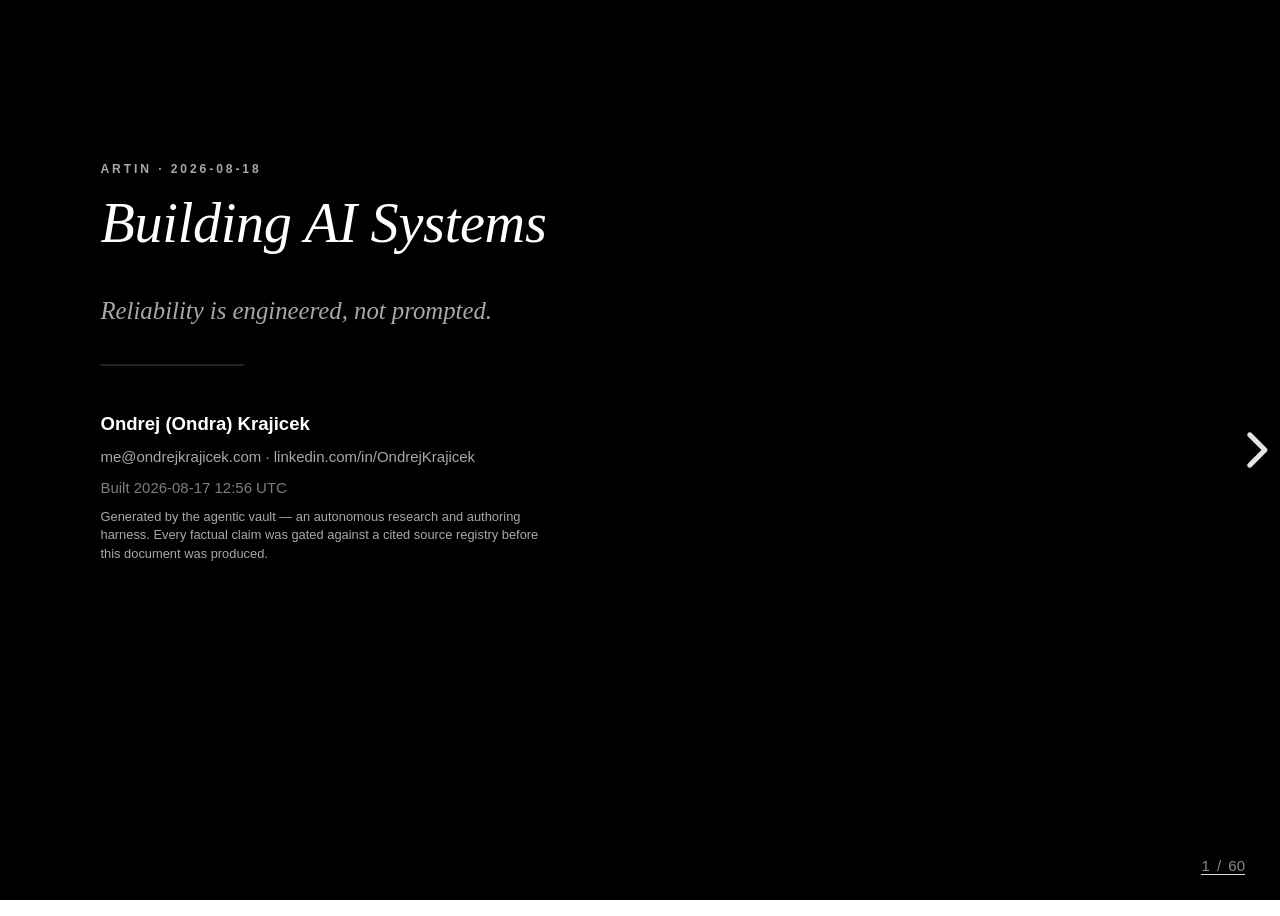
==== 2026-08-18-building-ai-systems-at-artin/index.html @ 98ca810e "talk: publish 2026-08-18-building-ai-systems-at-artin Rendered from the private vault by talk-build." ====
<!DOCTYPE html>
<html lang="en">
<head>
  <meta charset="utf-8">
  <meta name="viewport" content="width=device-width, initial-scale=1.0, maximum-scale=1.0, user-scalable=no">
  <meta name="description" content="Building reliable AI systems is an engineering discipline, not a prompting one: reliability comes from external grounding and bounded autonomy, not from asking the model to check its own work.">
  <meta name="author" content="Ondrej Krajicek">
  <title>2026-08-18-building-ai-systems-at-artin</title>

  <link rel="manifest" href="manifest.webmanifest">
  <meta name="theme-color" content="#fbfbf9">
  <meta name="apple-mobile-web-app-capable" content="yes">
  <meta name="apple-mobile-web-app-status-bar-style" content="default">
  <link rel="apple-touch-icon" href="icons/icon-192.png">
  <link rel="icon" type="image/png" sizes="192x192" href="icons/icon-192.png">

  <link rel="stylesheet" href="reveal/reset.css">
  <link rel="stylesheet" href="reveal/reveal.css">
  <link rel="stylesheet" href="katex/katex.min.css">
  <link rel="stylesheet" href="theme.css">
  <link rel="stylesheet" href="reveal/plugin/highlight/monokai.css">
</head>
<body>
  <div class="reveal">
    <div class="slides">
      <!-- Markdown lives in a textarea so nothing in the deck needs HTML
           escaping. talk-build-html.py refuses to build if the source
           contains a literal closing textarea tag, which is the one string
           that could break out of it. -->
      <!-- These are reveal's DOCUMENTED DEFAULTS and must stay unanchored.
           An earlier version wrote `^\r?\n---\r?\n`. The plugin compiles the
           separator with the `m` flag, so a leading `^` additionally demands a
           BLANK LINE before every `---` — and the Actor writes a `Note:` block
           that runs straight into the next separator. Result: zero matches in
           105 kB of markdown, one enormous slide, and `Printed 1 slides` from
           decktape for a fifty-slide deck. Nothing in the source looked wrong,
           because nothing in the source was wrong. -->
      <section
        data-markdown
        data-separator="\r?\n---\r?\n"
        data-separator-vertical="\r?\n--\r?\n"
        data-separator-notes="^Note:"
        data-charset="utf-8">
        <textarea data-template>
<!-- .slide: class="cover" data-background-color="#000000" -->

<p class="kicker">ARTIN · 2026-08-18</p>

<h1>Building AI Systems</h1>
<p class="lede"><em>Reliability is engineered, not prompted.</em></p>

<div class="rule"></div>

<div class="author-block">
  <span class="name">Ondrej (Ondra) Krajicek</span>
  <a href="mailto:me@ondrejkrajicek.com">me@ondrejkrajicek.com</a> ·
  <a href="https://linkedin.com/in/OndrejKrajicek">linkedin.com/in/OndrejKrajicek</a>
  <span class="built">Built 2026-08-17 12:56 UTC</span>
  <span class="attribution">Generated by the agentic vault — an autonomous research and authoring harness. Every factual claim was gated against a cited source registry before this document was produced.</span>
</div>

<!-- grounding: none -->

Note:
Thank you for coming — none of you had to be here, which is the best possible audience to argue in front of. That narrow gap — the architecture around the model, not the model — is the whole talk. Every load-bearing claim carries a mechanism, a number or a named source — because this room does not buy adjectives.
---

<p class="kicker">The claim</p>

<h2>Reliability is engineered, not prompted</h2>
<p class="lede">Building reliable AI systems is an engineering discipline, not a prompting one.</p>

<ul>
  <li>Reliability comes from <strong>external grounding</strong> and <strong>bounded autonomy</strong> — not from asking the model to check its own work.</li>
  <li>The two load-bearing words are <em>external</em> and <em>bounded</em>: a check the model cannot grant itself, and autonomy inside a fence someone else drew.</li>
</ul>

Note:
Here is the thesis on slide two, so you know exactly what you came to agree or disagree with. Building reliable AI systems is an engineering discipline, not a prompting one — a testable claim, not a slogan. The hour hangs on two words: *external*, a check the model cannot grant itself, and *bounded*, autonomy inside a fence someone else drew and the model cannot move. So push on it: if by the end you think these are not the load-bearing variables, tell me which ones are.
---

<p class="kicker">Roadmap</p>

<h2>Roadmap</h2>
<ol>
  <li>Prompt engineering stopped being the interesting problem</li>
  <li>The five pillars of a reliable AI system</li>
  <li>Loops — why self-verification underperforms</li>
  <li>The harness — the system around the model</li>
  <li>What this means for your Monday</li>
</ol>

<!-- grounding: none -->

Note:
Five sections, roughly ten minutes each; no claim on this slide, it is the map. First, why prompt engineering — the thing everyone got good at — stopped being the interesting problem. Then the five pillars, where I spend the most time on grounding, because that is where the strongest number in the talk lives. Third, loops, and the specific reason self-verification underperforms — the part most teams get wrong. Fourth, the harness: everything in an agent that is not the model. Fifth, the part you came for — what to adopt, defer and refuse on Monday. Sections two to four are built from three research reports I will name as I go, so you can check my work rather than trust my summary.
---

<p class="kicker">Scope</p>

<h2>What this talk is — and is not</h2>
<div class="compare">
<div>

<strong>Covered — around the model</strong>

<ul>
  <li>Grounding, verification loops, where the oracle sits</li>
  <li>Harness layers: permissions, memory, evaluation, guardrails</li>
  <li>Bounded autonomy; what to adopt, defer or refuse</li>
</ul>

</div>
<div class="side-b">

<strong>Not covered — the model</strong>

<ul>
  <li>Prompt tricks, model internals, training, fine-tuning</li>
  <li>Which model is "best" this month</li>
  <li>Basics you already own: CI, review, testing, containers</li>
</ul>

</div>
</div>

Note:
A quick fence around the hour, so we do not drift in Q&A. On the left, what I will cover: grounding and where the verifying oracle sits, the harness layers, and bounded autonomy — ending each section on an adopt-defer-refuse call. Not prompt tricks or model internals; that is the smallest layer. Not which model is best this month, because the answer expires before you reach the office. Not the delivery basics you already own — CI, review, testing, containers — because you would rightly resent it. If you came for "which model should we standardise on," that is the one question this talk deliberately ignores, and section five says why that is the right thing to ignore.
---

<!-- .slide: class="takeaways" data-background-color="#000000" -->

<p class="kicker">Where this goes</p>

<h2>Takeaways</h2>
<div class="rows">
<div class="row">
<div class="num">1</div>
<div class="term">Relocate the truth</div>
<div class="desc">Reliability is bought by moving truth-determination out of the probabilistic model. [S6]</div>
</div>
<div class="row">
<div class="num">2</div>
<div class="term">Independence, not iteration</div>
<div class="desc">A loop's verdict is worth only its verifier's independence, not how hard it iterates. [S10]</div>
</div>
<div class="row">
<div class="num">3</div>
<div class="term">Determinism first</div>
<div class="desc">Push determinism to the load-bearing control; bound the model inside it. [S16]</div>
</div>
<div class="row">
<div class="num">4</div>
<div class="term">Autonomy last</div>
<div class="desc">Unbounded autonomy is unbounded risk [S7], so autonomy is the property you add last.</div>
</div>
</div>

Note:
Four takeaways up front, then I earn them for fifty minutes and repeat them at the end — so if you decide you disagree early, you spend the hour building your rebuttal. One: reliability is bought by relocating truth-determination out of the probabilistic model. [S6] Two: a loop's verdict is worth what its verifier's independence is worth, not how many times it iterates — independence is the variable. [S10] Three: push determinism to the load-bearing control and bound the model inside it. [S16] Four: because unbounded autonomy in a complex system is unbounded risk [S7], autonomy is the property you add last, after the check is in place — not the feature you lead with. Hold those four as the destination; everything between here and the end is evidence for one of them or an honest caveat against it.
---

<!-- .slide: class="part" data-background-color="#000000" -->

<p class="kicker">Part I</p>

<h2>Prompt engineering</h2>
<h3>stopped being the interesting problem</h3>
<div class="rule"></div>

The centre of gravity moved from the prompt to the system.

<!-- grounding: none -->

Note:
Part one — a signpost, no claim. The argument is one move: the centre of gravity shifted from the prompt to the system around it, and — the part that matters for a sceptical room — that shift is now backed by results, not fashion. I want to make it carefully, because "prompt engineering is dead" is an overstatement you would be right to reject, and it is not what I am claiming. What I am claiming is narrower and harder to argue with.
---

<p class="kicker">Prompts</p>

<h2>Prompt engineering got demoted</h2>
<p class="lede">It did not die — it became the innermost layer of a larger discipline. [S1]</p>

<ul>
  <li>Prompt engineering "demoted itself to the innermost layer of context engineering." [S1]</li>
  <li>The 2025–2026 frontier is <em>negative</em> results: "always add reasoning steps" is now a per-model empirical question, not a universal trick. [S1]</li>
  <li>If your reliability plan is a cleverer prompt, you are optimising the smallest layer.</li>
</ul>

<div class="footnotes">
[S1] <span class="src-title">Building AI Systems: 5 Pillars</span> — vault research report.
</div>

Note:
Prompt engineering did not disappear; it got demoted. [S1] In the words of the five-pillars report this section is built on, it "demoted itself to the innermost layer of context engineering" — still necessary, no longer the outer game. [S1] Here is the tell that the field matured: the 2025-to-2026 frontier is dominated by negative results. [S1] The advice everyone internalised — add chain-of-thought, give it an expert persona — turns out to hurt some reasoning models, so whether to do it is now a per-model empirical question you measure, not a universal trick you assume. [S1] So if your entire plan for making an AI feature reliable is a cleverer prompt, you are pouring effort into the smallest, least durable layer.
---

<p class="kicker">Context</p>

<h2>Context is a budget, not a bucket</h2>
<p class="lede">Its maturity is measured by whether context assembly is a deterministic, testable pipeline. [S2]</p>

<ul>
  <li>Context engineering "treats the window as a capped per-turn budget to allocate — not a bucket to fill." [S2]</li>
  <li>The tell for a mature system: you can unit-test what the model was shown. [S2]</li>
  <li>That is already an engineering property, not a prompting one.</li>
</ul>

<div class="footnotes">
[S2] <span class="src-title">Building AI Systems: 5 Pillars</span> — vault research report.
</div>

Note:
The layer outside the prompt is context engineering, with one central discipline. The report frames it exactly: it "treats the window as a capped per-turn budget to allocate — not a bucket to fill." [S2] The tell that separates a mature context system from an improvised one is testability: you can unit-test what the model was shown, because the assembly is a deterministic, inspectable pipeline, not string concatenation you cannot reproduce. [S2] That is the thesis in miniature: reliability appears the moment you treat the thing around the model as a system with testable properties.
---

<p class="kicker">Context</p>

<h2>Why "just add more context" backfires</h2>
<p class="lede">More context is often less reliability — measured, not asserted. [S3]</p>

<div class="stats">
  <div><div class="stat neg">18</div><div class="stat-cap">LLMs where accuracy degrades as length grows, even with irrelevant tokens masked [S3]</div></div>
  <div><div class="stat neg">~4×</div><div class="stat-cap">rise in agentic failure at doubled task duration [S3]</div></div>
</div>

<div class="footnotes">
[S3] <span class="src-title">Building AI Systems: 5 Pillars</span> — vault research report (context rot).
</div>

Note:
This is the measurement behind the last slide, and the load-bearing caveat of the context pillar. The phenomenon has a name — context rot. [S3] Accuracy degrades as the window grows, and it degrades even when the extra tokens are irrelevant and masked — so this is not the model distracted by bad content, it is length itself costing you, observed across eighteen models. [S3] The second number should worry anyone building agents: agentic failure rises roughly fourfold when you double the task duration. [S3] The engineering response is the budget — allocate the window deliberately, and treat "add more" as a cost, not a free win.
---

<p class="kicker">Prompts</p>

<h2>The reframe</h2>
<p class="lede">The model is a commodity; the system around it is where reliability lives.</p>

<ul>
  <li>Long-running-agent failures "are not solved by a smarter model. They are solved by infrastructure." [S24]</li>
  <li>Two teams, same frontier model, wildly different production reliability — the difference is the harness. [S24]</li>
  <li>So the question stops being <em>what do I type</em> and becomes <em>what do I build</em>.</li>
</ul>

<div class="footnotes">
[S24] <span class="src-title">Harness Engineering</span> — vault concept note.
</div>

Note:
Put the last three slides together and the centre of gravity has visibly moved. The vault's standing note states the sharp version: the recurring failures of long-running agents "are not solved by a smarter model. They are solved by infrastructure." [S24] Make it concrete with a pattern you have lived: two teams take the same frontier model — same weights, same API — and ship products with wildly different reliability. [S24] The delta is not the model, because the model is identical; it is everything they wrapped around it. [S24] That is what I mean by the model becoming a commodity: it is the interchangeable part, and the durable engineering is the system around it. So the question that decides whether your feature is reliable stops being "what do I type" and becomes "what do I build." Everything from here answers that second question.
---

<!-- .slide: class="part" data-background-color="#000000" -->

<p class="kicker">Part II</p>

<h2>The five pillars</h2>
<h3>of a reliable AI system</h3>
<div class="rule"></div>

Five layers, one law running through all of them.

<!-- grounding: none -->

Note:
Part two — the map, no claim on the divider. I will lay out five pillars, but do not hear them as a checklist of separate topics. They are five layers with one law running through all of them; the law is the thing to remember, the names are just where it shows up. I spend the most time on the third pillar, grounding, because that is where the single strongest number in the talk lives and where the thesis is most directly carried.
---

<p class="kicker">Pillars</p>

<h2>Five pillars, one spine</h2>
<figure class="diagram"><svg width="769pt" height="44pt"
 viewBox="0.00 0.00 769.00 44.00" xmlns="http://www.w3.org/2000/svg" xmlns:xlink="http://www.w3.org/1999/xlink">
<g id="graph0" class="graph" transform="scale(1 1) rotate(0) translate(4 40)">
<title>pillars</title>

<g id="node1" class="node">
<title>p1</title>
<path fill="none" stroke="black" d="M88,-36C88,-36 12,-36 12,-36 6,-36 0,-30 0,-24 0,-24 0,-12 0,-12 0,-6 6,0 12,0 12,0 88,0 88,0 94,0 100,-6 100,-12 100,-12 100,-24 100,-24 100,-30 94,-36 88,-36"/>
<text text-anchor="middle" x="50" y="-21.2" font-family="Inter" font-size="11.00">1 · Prompt</text>
<text text-anchor="middle" x="50" y="-9.2" font-family="Inter" font-size="11.00">innermost layer</text>
</g>

<g id="node2" class="node">
<title>p2</title>
<path fill="none" stroke="black" d="M246,-36C246,-36 148,-36 148,-36 142,-36 136,-30 136,-24 136,-24 136,-12 136,-12 136,-6 142,0 148,0 148,0 246,0 246,0 252,0 258,-6 258,-12 258,-12 258,-24 258,-24 258,-30 252,-36 246,-36"/>
<text text-anchor="middle" x="197" y="-21.2" font-family="Inter" font-size="11.00">2 · Context</text>
<text text-anchor="middle" x="197" y="-9.2" font-family="Inter" font-size="11.00">a budget to allocate</text>
</g>

<g id="edge1" class="edge">
<title>p1&#45;&gt;p2</title>
<path fill="none" stroke="black" d="M100.09,-18C108.36,-18 117.08,-18 125.76,-18"/>
<polygon fill="black" stroke="black" points="125.9,-21.5 135.9,-18 125.9,-14.5 125.9,-21.5"/>
</g>

<g id="node3" class="node">
<title>p3</title>
<path fill="none" stroke="#2e7d32" stroke-width="2" d="M411,-36C411,-36 306,-36 306,-36 300,-36 294,-30 294,-24 294,-24 294,-12 294,-12 294,-6 300,0 306,0 306,0 411,0 411,0 417,0 423,-6 423,-12 423,-12 423,-24 423,-24 423,-30 417,-36 411,-36"/>
<text text-anchor="middle" x="358.5" y="-21.2" font-family="Inter" font-size="11.00">3 · Grounding</text>
<text text-anchor="middle" x="358.5" y="-9.2" font-family="Inter" font-size="11.00">condition, then verify</text>
</g>

<g id="edge2" class="edge">
<title>p2&#45;&gt;p3</title>
<path fill="none" stroke="black" d="M258.3,-18C266.67,-18 275.34,-18 283.92,-18"/>
<polygon fill="black" stroke="black" points="283.92,-21.5 293.92,-18 283.92,-14.5 283.92,-21.5"/>
</g>

<g id="node4" class="node">
<title>p4</title>
<path fill="none" stroke="black" d="M575,-36C575,-36 471,-36 471,-36 465,-36 459,-30 459,-24 459,-24 459,-12 459,-12 459,-6 465,0 471,0 471,0 575,0 575,0 581,0 587,-6 587,-12 587,-12 587,-24 587,-24 587,-30 581,-36 575,-36"/>
<text text-anchor="middle" x="523" y="-21.2" font-family="Inter" font-size="11.00">4 · Orchestration</text>
<text text-anchor="middle" x="523" y="-9.2" font-family="Inter" font-size="11.00">split maker / checker</text>
</g>

<g id="edge3" class="edge">
<title>p3&#45;&gt;p4</title>
<path fill="none" stroke="black" d="M423.26,-18C431.6,-18 440.2,-18 448.69,-18"/>
<polygon fill="black" stroke="black" points="448.96,-21.5 458.96,-18 448.96,-14.5 448.96,-21.5"/>
</g>

<g id="node5" class="node">
<title>p5</title>
<path fill="none" stroke="black" d="M749,-36C749,-36 635,-36 635,-36 629,-36 623,-30 623,-24 623,-24 623,-12 623,-12 623,-6 629,0 635,0 635,0 749,0 749,0 755,0 761,-6 761,-12 761,-12 761,-24 761,-24 761,-30 755,-36 749,-36"/>
<text text-anchor="middle" x="692" y="-21.2" font-family="Inter" font-size="11.00">5 · Bounded autonomy</text>
<text text-anchor="middle" x="692" y="-9.2" font-family="Inter" font-size="11.00">freedom inside a fence</text>
</g>

<g id="edge4" class="edge">
<title>p4&#45;&gt;p5</title>
<path fill="none" stroke="black" d="M587.14,-18C595.5,-18 604.16,-18 612.74,-18"/>
<polygon fill="black" stroke="black" points="612.75,-21.5 622.75,-18 612.75,-14.5 612.75,-21.5"/>
</g>
</g>
</svg></figure>
Not five topics — one spine, clearest in the grounding pillar.

<div class="footnotes">
[S1][S2][S4][S7] <span class="src-title">Building AI Systems: 5 Pillars</span> — vault research report.
</div>

Note:
Here are the five, drawn as a spine rather than a list, because the arrow between them is the point. Prompt is the innermost layer — covered. [S1] Context is the budget around it — covered. [S2] Grounding, in green, is where we are headed and the heart of the thesis: condition on evidence, then verify against something external. [S4] Orchestration is how you compose agents, and its load-bearing move is splitting the agent that does the work from the agent that checks it. [[Concepts/AI Agent Infrastructure/Loop Engineering]] Bounded autonomy is the governance layer that wraps all of it. [S7] The reason I draw one spine is that the same discipline recurs at every joint: you move the guarantee off the probabilistic component onto something you can inspect. If you take one pillar home, take grounding — so let me go there and slow down.
---

<p class="kicker">Grounding</p>

<h2>Grounding, in three layers</h2>
<p class="lede">Reliability comes from closing a generation–verification loop against an external oracle. [S4]</p>

<figure class="diagram"><svg width="898pt" height="52pt"
 viewBox="0.00 0.00 898.00 52.00" xmlns="http://www.w3.org/2000/svg" xmlns:xlink="http://www.w3.org/1999/xlink">
<g id="graph0" class="graph" transform="scale(1 1) rotate(0) translate(4 48)">
<title>grounding</title>

<g id="node1" class="node">
<title>l1</title>
<polygon fill="none" stroke="black" points="134,-44 0,-44 0,0 134,0 134,-44"/>
<text text-anchor="middle" x="67" y="-31.2" font-family="Inter" font-size="11.00">Layer 1</text>
<text text-anchor="middle" x="67" y="-19.2" font-family="Inter" font-size="11.00">Parametric correlation</text>
<text text-anchor="middle" x="67" y="-7.2" font-family="Inter" font-size="11.00">(the model&#39;s memory)</text>
</g>

<g id="node2" class="node">
<title>l2</title>
<polygon fill="none" stroke="black" points="499,-44 374,-44 374,0 499,0 499,-44"/>
<text text-anchor="middle" x="436.5" y="-31.2" font-family="Inter" font-size="11.00">Layer 2</text>
<text text-anchor="middle" x="436.5" y="-19.2" font-family="Inter" font-size="11.00">Structural grounding</text>
<text text-anchor="middle" x="436.5" y="-7.2" font-family="Inter" font-size="11.00">(retrieved evidence)</text>
</g>

<g id="edge1" class="edge">
<title>l1&#45;&gt;l2</title>
<path fill="none" stroke="black" d="M134.13,-22C198.76,-22 296.89,-22 363.47,-22"/>
<polygon fill="black" stroke="black" points="363.88,-25.5 373.88,-22 363.88,-18.5 363.88,-25.5"/>
<text text-anchor="middle" x="254" y="-25.8" font-family="Times,serif" font-size="14.00"> &#160;causal guarantee increases</text>
</g>

<g id="node3" class="node">
<title>l3</title>
<polygon fill="none" stroke="#2e7d32" stroke-width="2" points="890,-44 739,-44 739,0 890,0 890,-44"/>
<text text-anchor="middle" x="814.5" y="-31.2" font-family="Inter" font-size="11.00">Layer 3</text>
<text text-anchor="middle" x="814.5" y="-19.2" font-family="Inter" font-size="11.00">Deterministic verification</text>
<text text-anchor="middle" x="814.5" y="-7.2" font-family="Inter" font-size="11.00">(external oracle decides)</text>
</g>

<g id="edge2" class="edge">
<title>l2&#45;&gt;l3</title>
<path fill="none" stroke="black" d="M499.17,-22C561.72,-22 659,-22 728.77,-22"/>
<polygon fill="black" stroke="black" points="728.85,-25.5 738.85,-22 728.85,-18.5 728.85,-25.5"/>
<text text-anchor="middle" x="619" y="-25.8" font-family="Times,serif" font-size="14.00"> &#160;causal guarantee increases</text>
</g>
</g>
</svg></figure>
Grounding "decomposes into parametric correlation, structural grounding, and deterministic verification." [S4]

<div class="footnotes">
[S4] <span class="src-title">Building AI Systems: 5 Pillars</span> — vault research report.
</div>

Note:
Grounding is not one thing, and conflating its layers is where a lot of production RAG quietly goes wrong. The report decomposes it into three epistemically distinct layers. [S4] Layer one is parametric correlation — the model answering from its own weights, its memory; a correlation, not a guarantee. [S4] Layer two is structural grounding: you condition on retrieved evidence, which narrows what it can plausibly say. [S4] Layer three is deterministic verification, where the answer is decided by something that is not the model — a test, a solver, a schema — and the model is demoted to orchestrator. [S4] Reliability, the report says, comes from closing that generation-and-verification loop against an external oracle — not from a more capable model at layer one. [S4]
---

<p class="kicker">Grounding</p>

<h2>Only the deterministic layer certifies</h2>
<p class="lede">Retrieval narrows the output space; only a deterministic check gives a causal guarantee. [S41]</p>

<ul>
  <li>Structural (retrieval) grounding improves the odds — it does not certify anything. [S41]</li>
  <li>Only deterministic verification, where the model is <em>not</em> the load-bearing component, "approaches a genuine causal guarantee (Layer 3)." [S41]</li>
  <li>Match the layer to the stakes: an advisory answer rides on retrieval; an irreversible action — a deploy, a migration, a payment — needs a deterministic gate.</li>
</ul>

<div class="footnotes">
[S41] <span class="src-title">Structural Grounding</span> — vault concept note (three-layer grounding taxonomy).
</div>

Note:
The line between layer two and layer three is the one that tells you where to put your effort. Retrieval grounding — layer two — improves your odds; it conditions on real evidence and narrows the output space, and it is worth doing. [[Concepts/LLM/Structural Grounding]] Only the deterministic layer — where the model is explicitly not load-bearing — approaches a genuine causal guarantee. [[Concepts/LLM/Structural Grounding]] Match the layer to the stakes of the action. But the moment the action is irreversible — a deploy, a migration, a payment, a delete — you want a deterministic check between the model and the effect, not a more confident model and a hope.
---

<p class="kicker">Grounding</p>

<h2>The number that should change your mind</h2>
<p class="lede">The same agents, open loop → closed loop, model-invariant across DeepSeek and Claude. [S5]</p>

<div class="stats">
  <div><div class="stat neg">56.8%</div><div class="stat-cap">compliance — open loop, no external verifier [S5]</div></div>
  <div><div class="stat pos">98.6%</div><div class="stat-cap">compliance — closed loop, external FE verifier [S5]</div></div>
</div>

Nothing about the model changed; the generation–verification loop did. [S5]
But scope bounds the guarantee: a loop fixes only the errors its verifier can see — a defect outside its scope passes through. [S37]

<div class="footnotes">
[S5] <span class="src-title">Building AI Systems: 5 Pillars</span> — vault research report (closed-loop external-verifier study).
[S37] <span class="src-title">5 Pillars — Grounding, the study's own boundary condition</span> — vault research report.
</div>

Note:
This is the strongest single number in the talk, so I will slow down and be precise — precision is what this room will demand. A published 2026 study ran a set of agents open-loop, no external verifier, and measured 56.8% compliance. [S5] Holding the agents the same, it closed the loop with an external FE — finite-element — verifier and measured 98.6%. [S5] Same agents; the only change is that a check the model could not grant itself now sat in the loop, and the gain held across two model families, DeepSeek and Claude. [S5] It is a safety-critical engineering-compliance benchmark — a domain that owns a clean external verifier, and one that is not yours; I cite it purely as the cleanest external-verifier result I know, not as your example. What transfers is the mechanism, not the domain — but the mechanism is not unbounded, and the study's authors flag the limit honestly, so I will too. [S37] A verification loop fixes only the errors its verifier can see: in their own case, when a defect came from structural topology rather than the parameters the FE verifier checks, the closed loop was "powerless" to catch it. [S37] So the guarantee generalises across domains, but never past the scope of the oracle you build — I return to that on the honest-limits slide. [S37] Let the number sit before I say why it is model-invariant.
---

<p class="kicker">Grounding</p>

<h2>What the number says</h2>
<p class="lede">The mechanism matters more than the magnitude.</p>

<ul>
  <li>The gain is model-invariant because "the guarantee now lives in the verifier, not the generator." [S15]</li>
  <li>The general pattern: "reliability is bought by <em>relocating the truth-determining computation out of the probabilistic model</em>." [S6]</li>
  <li>Architecture beats scale.</li>
</ul>

<div class="footnotes">
[S15] <span class="src-title">Loop Engineering</span> · [S6] <span class="src-title">5 Pillars</span> — vault research reports.
</div>

Note:
Why is that gain model-invariant — why does it survive swapping DeepSeek for Claude? The Loop Engineering report gives the reason in one line: because "the guarantee now lives in the verifier, not the generator." [S15] Once the thing that certifies correctness is external, changing the generator does not move the guarantee. [S15] That is the general pattern behind every pillar, stated by the five-pillars report as plainly as I can put it: "reliability is bought by relocating the truth-determining computation out of the probabilistic model." [S6] The reflex when a feature is unreliable is "wait for the smarter model" or "scale it up." This says the leverage is elsewhere: architecture beats scale, because architecture decides where truth gets determined — and a bigger model at layer one is still at layer one.
---

<p class="kicker">Grounding · definition</p>

<h2>What is an oracle?</h2>
<p class="lede">An oracle is a check that can tell right from wrong <em>without</em> asking the model.</p>

<ul>
  <li>A test's exit code, a type checker, a solver's verdict, a schema validator — the verdict comes from somewhere the generator does not control.</li>
  <li>The defining property is negative: the model cannot satisfy it by <em>asserting</em> it is done.</li>
  <li>It is what reliability is bought with — "closing a generation–verification loop against an external oracle where the LLM is orchestrator, not load-bearer." [S4]</li>
</ul>

<div class="footnotes">
[S4] <span class="src-title">5 Pillars — grounding, three layers</span> — vault research report.
</div>

Note:
One word has been carrying a lot of weight, so let me define it before I lean on it further. An oracle, in this talk, is a check that can tell right from wrong without asking the model — a test's exit code, a type checker, a solver's verdict, a schema validator, a business-rule engine. The defining property is negative: the generator cannot satisfy it by asserting it is done, because the verdict comes from somewhere the model does not control. That is exactly the thing the five-pillars report says reliability is bought with — closing a generation-and-verification loop against an external oracle, with the model as orchestrator rather than the load-bearing component. [S4] Hold that definition, because the next slide asks the only question that decides your adopt call: for the task in front of you, which oracle do you actually have?
---

<p class="kicker">Grounding · triage</p>

<h2>Which oracle do you actually have?</h2>
<p class="lede">The guarantee is bounded by your oracle, not the domain. [S37]</p>

<div class="rows">
<div class="row">
<div class="num">1</div>
<div class="term">Oracle-rich</div>
<div class="desc">A cheap external check exists — schema validator, contract test, migration dry-run. Close the loop, get the guarantee.</div>
</div>
<div class="row">
<div class="num">2</div>
<div class="term">Oracle-scoped</div>
<div class="desc">The verifier sees only part — a type checker proves types, not logic. It certifies only what it checks. [S37]</div>
</div>
<div class="row">
<div class="num">3</div>
<div class="term">Oracle-free</div>
<div class="desc">Is this refactor correct? This summary good? No complete oracle — partial checks, bounded review, sometimes refuse.</div>
</div>
</div>

<div class="footnotes">
[S37] <span class="src-title">5 Pillars — Grounding boundary</span> — vault report.
</div>

Note:
Now the question that is the hinge of your adopt decision, and the objection this room is already forming: "that study has a finite-element verifier — I don't have one for a pull request." Correct — so sort the task into one of three zones, each with an example from your own world. Oracle-rich: a cheap external check already exists — a schema validator on an API response, a contract test on a service boundary, a migration dry-run — close the loop and get something close to the flagship guarantee. Oracle-scoped: a verifier sees only part of the space — a type checker proves your types are sound but says nothing about the business logic — so the loop certifies what it checks and no more; the flagship study's own FE verifier is parameter-level, and a defect from structural topology passed straight through. [S37] Oracle-free: most open-ended work — is this refactor correct, is this summary good — has no cheap oracle at all, and there external grounding does not save you; the honest architecture is bounded autonomy plus human review, and sometimes the call is to refuse. I won't pretend the oracle is free — building it is the real cost, which I return to on the honest-limits slide. The move is diagnostic: decide which zone the task is in, because that decision is the adopt-defer-refuse call itself.

---

<p class="kicker">Grounding · oracle-free zone</p>

<h2>Cheap checks you already own</h2>
<p class="lede">No complete oracle rarely means no check.</p>

<ul>
  <li><strong>Property-based tests</strong> — assert invariants, not exact outputs. A sound one synthesizes "in 2.4 samples on average", but for only 21% of the properties extractable from API documentation. [S38]</li>
  <li><strong>Metamorphic relations</strong> — equivalent inputs must not change the output. On HumanEval, caught "75% of the erroneous programs generated by GPT-4" at an 8.6% false-positive rate. [S39]</li>
  <li><strong>Canary / shadow</strong> — route 1% of traffic, alarm on the error-rate delta. Production is the oracle. [S40]</li>
  <li><strong>Idempotency</strong> — an idempotent write or reversible migration; a wrong call is safe to retry. [S42]</li>
</ul>

<div class="footnotes">
[S38][S39][S40][S42] — vault notes.
</div>

Note:
This is the answer to the sharpest objection in the room — "my pull request has no finite-element verifier." True, and you rarely have a complete one; but oracle-free almost never means check-free — you already own partial oracles that raise the floor, and each maps onto something you run. Property-based testing asserts invariants rather than exact outputs — the workhorse is a round-trip: assert deserialize of serialize of x equals x for random x, catching a class of encoder bugs with no hand-written cases — and — with the best model and prompting approach — a valid, sound one synthesizes in about 2.4 samples on average, though that same best model synthesizes correct tests for only twenty-one percent of the properties extractable from API documentation — a scoped, best-case figure, not a general coverage rate. [S38] Metamorphic testing checks that equivalent inputs give consistent outputs, no ground truth needed — reorder two independent query filters, or rename a variable, and the result must not change — and on the HumanEval benchmark it caught seventy-five percent of the erroneous programs generated by GPT-4, at under a nine-percent false-positive rate. [S39] Canary and shadow deployment make production itself the oracle: route one percent of traffic to the new agent, alarm on the error-rate delta, blast radius you set. [S40] And the oldest tool in the box: make the action idempotent — a write behind a key, or a migration with a real down-step — so executing it once has the same effect as twice, and a wrong call is safe to retry, not a thirteen-hour outage. [S42] None is as clean as an FE solver, but stacked they turn "no oracle" into "good-enough oracle" — usually the honest answer for this room.

---

<p class="kicker">Orchestration</p>

<h2>Split the maker from the checker</h2>
<p class="lede">Independence here is primarily a context boundary.</p>

<figure class="diagram"><svg width="493pt" height="113pt"
 viewBox="0.00 0.00 493.00 113.00" xmlns="http://www.w3.org/2000/svg" xmlns:xlink="http://www.w3.org/1999/xlink">
<g id="graph0" class="graph" transform="scale(1 1) rotate(0) translate(4 109)">
<title>orch</title>

<g id="node1" class="node">
<title>maker</title>
<polygon fill="none" stroke="black" points="92,-50 0,-50 0,-14 92,-14 92,-50"/>
<text text-anchor="middle" x="46" y="-35.2" font-family="Inter" font-size="11.00">Maker</text>
<text text-anchor="middle" x="46" y="-23.2" font-family="Inter" font-size="11.00">does the work</text>
</g>

<g id="node2" class="node">
<title>checker</title>
<polygon fill="none" stroke="black" points="293,-105 180,-105 180,-49 293,-49 293,-105"/>
<text text-anchor="middle" x="236.5" y="-92.2" font-family="Inter" font-size="11.00">Checker</text>
<text text-anchor="middle" x="236.5" y="-80.2" font-family="Inter" font-size="11.00">isolated context:</text>
<text text-anchor="middle" x="236.5" y="-68.2" font-family="Inter" font-size="11.00">sees task + result,</text>
<text text-anchor="middle" x="236.5" y="-56.2" font-family="Inter" font-size="11.00">not the reasoning</text>
</g>

<g id="edge1" class="edge">
<title>maker&#45;&gt;checker</title>
<path fill="none" stroke="black" d="M92.15,-42.78C115.42,-48.33 144.23,-55.21 169.9,-61.34"/>
<polygon fill="black" stroke="black" points="169.4,-64.82 179.94,-63.74 171.03,-58.01 169.4,-64.82"/>
<text text-anchor="middle" x="136" y="-61.8" font-family="Times,serif" font-size="14.00"> &#160;result</text>
</g>

<g id="node3" class="node">
<title>gate</title>
<polygon fill="none" stroke="black" points="437,-64 389,-32 437,0 485,-32 437,-64"/>
<text text-anchor="middle" x="437" y="-35.2" font-family="Inter" font-size="11.00">Gated</text>
<text text-anchor="middle" x="437" y="-23.2" font-family="Inter" font-size="11.00">stop</text>
</g>

<g id="edge2" class="edge">
<title>checker&#45;&gt;gate</title>
<path fill="none" stroke="black" d="M293.06,-64.41C323.94,-57.4 361.87,-48.8 390.9,-42.22"/>
<polygon fill="black" stroke="black" points="391.79,-45.61 400.77,-39.99 390.24,-38.78 391.79,-45.61"/>
<text text-anchor="middle" x="341" y="-62.8" font-family="Times,serif" font-size="14.00"> &#160;verdict</text>
</g>

<g id="edge3" class="edge">
<title>gate&#45;&gt;maker</title>
<path fill="none" stroke="black" stroke-dasharray="5,2" d="M392.84,-29.34C364.48,-27.72 326.55,-25.82 293,-25 242.79,-23.77 230.2,-23.68 180,-25 154.53,-25.67 126.34,-27.06 102.5,-28.43"/>
<polygon fill="black" stroke="black" points="102,-24.95 92.22,-29.03 102.41,-31.94 102,-24.95"/>
<text text-anchor="middle" x="236.5" y="-28.8" font-family="Times,serif" font-size="14.00"> &#160;retry</text>
</g>
</g>
</svg></figure>
**Maker** produces the work; **checker** judges it — the deck's one name for this split. The sources name the same two roles *generator* vs *verifier* [S15] and *observer* independence [S9].

The checker sees the task and the result, never the maker's chain of thought. [S26]

<div class="footnotes">
[S26] <span class="src-title">Loop Engineering</span> — vault concept note · [S9] · [S15] — vault research reports.
</div>

Note:
Orchestration is the fourth pillar — how you compose more than one agent — and its load-bearing move is one idea: split the agent that makes from the agent that checks. [[Concepts/AI Agent Infrastructure/Loop Engineering]] One vocabulary note so nothing trips you up: I call these two roles the maker and the checker throughout, and the papers I quote name the same split differently — generator versus verifier, or the independence of the observer — but it is the same two boxes every time. It is primarily a context boundary, not necessarily a different model: the checker sees the task and the result and deliberately not the maker's chain of thought. [[Concepts/AI Agent Infrastructure/Loop Engineering]] A checker who reads the maker's reasoning is biased toward confirming it; strip the reasoning and the check becomes meaningful. And on the "how many agents" debates: the note is explicit that what carries the effect is the split — maker ≠ checker — not the count, an implementation degree of freedom rather than the load-bearing property. [[Concepts/AI Agent Infrastructure/Loop Engineering]] So ten agents sharing one context, with no real boundary between making and checking, buy you less than two that have one — the split is the point, not the headcount.
---

<p class="kicker">Orchestration</p>

<h2>Fewer agents, sharper interfaces</h2>
<p class="lede">The interface between agents is the design, not the head-count.</p>

<ul>
  <li>Intuit rebuilt its agent architecture <em>twice</em> in about four months: specialist-agent fleet → central orchestration layer → skills-and-tools. [S27]</li>
  <li><strong>Second rebuild:</strong> natural-language handoffs meant "a ten agent chain did not fail occasionally, it compounded errors by design." [S27]</li>
  <li><strong>First rebuild:</strong> [S27] gives no cause for it, so I won't invent one.</li>
  <li>Endpoint: "skills-and-tools, not agent-to-agent natural-language delegation." A free-text handoff is an untyped interface between unreliable components — you wouldn't ship it between services. [S27]</li>
</ul>

<div class="footnotes">
[S27] <span class="src-title">Intuit Scrapped Its Agent Architecture Twice in Four Months</span> — VentureBeat, 2026. https://venturebeat.com/orchestration/intuit-scrapped-its-own-ai-agent-architecture-twice-in-four-months-at-vb-transform-2026-its-ai-vp-called-that-the-fast-path
</div>

Note:
Here is a team that learned the maker-checker corollary the expensive way, in public. Intuit rebuilt its agent architecture twice in about four months — a specialist-agent fleet, then a central orchestration layer, then a skills-and-tools design. [S27] Be precise about what the source explains, because two rebuilds is two decisions and I only have one reason. The *second* rebuild is sharp — I'll quote their AI VP because the phrasing is exact: "a ten agent chain did not fail occasionally, it compounded errors by design." [S27] The *first* — why the fleet became an orchestration layer — the source does not give; it reports the endpoint, not that step, and I won't reverse-engineer a motive. The fix was not a better model or more agents; it was replacing free-text delegation with typed skills and tools: "skills-and-tools, not agent-to-agent natural-language delegation." [S27] Translate to an instinct you have: a natural-language handoff is an untyped, unvalidated interface between two unreliable components — you would never ship that between two of your services, so don't ship it between two agents.
---

<p class="kicker">Bounded autonomy</p>

<h2>Freedom inside a fence</h2>
<p class="lede">Autonomy is a calibrated design parameter, not a default. [S43]</p>

<ul>
  <li>"Unbounded autonomy in complex systems inherently creates unbounded risk." [S7]</li>
  <li>Humans keep authority over the boundary, not every step inside. [S43]</li>
</ul>

<div class="stats">
  <div><div class="stat pos">22.2% → 59.0%</div><div class="stat-cap">target safety factor hit, oracle off → on (p = 0.0008) [S45]</div></div>
  <div><div class="stat pos">4.2×</div><div class="stat-cap">more structural complexity, still bounded [S45]</div></div>
</div>

The fence doesn't shrink the agent's reach — it lets it do *more*. A CAD study, not your domain.

<div class="footnotes">
[S7] · [S43] Bounded autonomy — vault report + note.
[S45] <span class="src-title">Physics-in-the-Loop, IJCAI-ECAI 2026</span> — 5 Pillars report.
</div>

Note:
The fifth pillar is governance, and the core claim is blunt: "unbounded autonomy in complex systems inherently creates unbounded risk." [S7] The vault reframes autonomy as a calibrated design parameter, not a default: freedom inside a fence someone else drew, with humans keeping authority over the boundary conditions rather than approving every step inside it. [[Concepts/Active Inference/Bounded Autonomy in AI]] Now the part that surprises people, because it inverts the intuition that a constraint costs capability — one clean measured result, from a CAD study I flag up front as not your domain, cited only for the mechanism. Physics-in-the-Loop put a deterministic finite-element solver inside an agent's design loop as the fence, then ran the ablation: with the oracle off, the agents hit the target safety factor 22.2% of the time; with it on, 59.0%, at p = 0.0008 — more than double the hit rate, and they produced designs 4.2 times more complex, not fewer. [S45] The bound is not a leash that shortens the agent's reach; it is the floor that lets it explore aggressively without falling through — and the fence is what makes the freedom safe to grant. A fence the model can talk its way past is not a fence.
---

<!-- .slide: class="part" data-background-color="#000000" -->

<p class="kicker">Part III</p>

<h2>Loops</h2>
<h3>why self-verification underperforms</h3>
<div class="rule"></div>

The one thing a loop must not do is grade its own work.

<!-- grounding: none -->

Note:
Part three — the section most teams get wrong, so it is worth the time; no claim on the divider. The pattern I see everywhere: a team builds a loop where the model produces something, the same model is asked "is this correct?", and if it says yes the loop stops and ships. They call that verification. The research says self-grading is the one thing a loop must not do, and I will give both the theory and the measurements, because a claim this counterintuitive needs both.
---

<p class="kicker">Loops</p>

<h2>Two loop archetypes</h2>
<p class="lede">What carries the effect is the independence of the observer, not the loop itself. [S9]</p>

<figure class="diagram"><svg id="my-svg" width="100%" xmlns="http://www.w3.org/2000/svg" xmlns:xlink="http://www.w3.org/1999/xlink" class="flowchart" style="max-width: 860.594px; background-color: transparent;" viewBox="0 0 860.59375 301.46875" role="graphics-document document" aria-roledescription="flowchart-v2"><style>#my-svg{font-family:"trebuchet ms",verdana,arial,sans-serif;font-size:16px;fill:#333;}@keyframes edge-animation-frame{from{stroke-dashoffset:0;}}@keyframes dash{to{stroke-dashoffset:0;}}#my-svg .edge-animation-slow{stroke-dasharray:9,5!important;stroke-dashoffset:900;animation:dash 50s linear infinite;stroke-linecap:round;}#my-svg .edge-animation-fast{stroke-dasharray:9,5!important;stroke-dashoffset:900;animation:dash 20s linear infinite;stroke-linecap:round;}#my-svg .error-icon{fill:#552222;}#my-svg .error-text{fill:#552222;stroke:#552222;}#my-svg .edge-thickness-normal{stroke-width:1px;}#my-svg .edge-thickness-thick{stroke-width:3.5px;}#my-svg .edge-pattern-solid{stroke-dasharray:0;}#my-svg .edge-thickness-invisible{stroke-width:0;fill:none;}#my-svg .edge-pattern-dashed{stroke-dasharray:3;}#my-svg .edge-pattern-dotted{stroke-dasharray:2;}#my-svg .marker{fill:#333333;stroke:#333333;}#my-svg .marker.cross{stroke:#333333;}#my-svg svg{font-family:"trebuchet ms",verdana,arial,sans-serif;font-size:16px;}#my-svg p{margin:0;}#my-svg .label{font-family:"trebuchet ms",verdana,arial,sans-serif;color:#333;}#my-svg .cluster-label text{fill:#333;}#my-svg .cluster-label span{color:#333;}#my-svg .cluster-label span p{background-color:transparent;}#my-svg .label text,#my-svg span{fill:#333;color:#333;}#my-svg .node rect,#my-svg .node circle,#my-svg .node ellipse,#my-svg .node polygon,#my-svg .node path{fill:#ECECFF;stroke:#9370DB;stroke-width:1px;}#my-svg .rough-node .label text,#my-svg .node .label text,#my-svg .image-shape .label,#my-svg .icon-shape .label{text-anchor:middle;}#my-svg .node .katex path{fill:#000;stroke:#000;stroke-width:1px;}#my-svg .rough-node .label,#my-svg .node .label,#my-svg .image-shape .label,#my-svg .icon-shape .label{text-align:center;}#my-svg .node.clickable{cursor:pointer;}#my-svg .root .anchor path{fill:#333333!important;stroke-width:0;stroke:#333333;}#my-svg .arrowheadPath{fill:#333333;}#my-svg .edgePath .path{stroke:#333333;stroke-width:1px;}#my-svg .flowchart-link{stroke:#333333;fill:none;}#my-svg .edgeLabel{background-color:rgba(232,232,232, 0.8);text-align:center;}#my-svg .edgeLabel p{background-color:rgba(232,232,232, 0.8);}#my-svg .edgeLabel rect{opacity:0.5;background-color:rgba(232,232,232, 0.8);fill:rgba(232,232,232, 0.8);}#my-svg .labelBkg{background-color:rgba(232, 232, 232, 0.5);}#my-svg .cluster rect{fill:#ffffde;stroke:#aaaa33;stroke-width:1px;}#my-svg .cluster text{fill:#333;}#my-svg .cluster span{color:#333;}#my-svg div.mermaidTooltip{position:absolute;text-align:center;max-width:200px;padding:2px;font-family:"trebuchet ms",verdana,arial,sans-serif;font-size:12px;background:hsl(80, 100%, 96.2745098039%);border:1px solid #aaaa33;border-radius:2px;pointer-events:none;z-index:100;}#my-svg .flowchartTitleText{text-anchor:middle;font-size:18px;fill:#333;}#my-svg rect.text{fill:none;stroke-width:0;}#my-svg .icon-shape,#my-svg .image-shape{background-color:rgba(232,232,232, 0.8);text-align:center;}#my-svg .icon-shape p,#my-svg .image-shape p{background-color:rgba(232,232,232, 0.8);padding:2px;}#my-svg .icon-shape .label rect,#my-svg .image-shape .label rect{opacity:0.5;background-color:rgba(232,232,232, 0.8);fill:rgba(232,232,232, 0.8);}#my-svg .label-icon{display:inline-block;height:1em;overflow:visible;vertical-align:-0.125em;}#my-svg .node .label-icon path{fill:currentColor;stroke:revert;stroke-width:revert;}#my-svg .node .neo-node{stroke:#9370DB;}#my-svg [data-look="neo"].node rect,#my-svg [data-look="neo"].cluster rect,#my-svg [data-look="neo"].node polygon{stroke:#9370DB;filter:drop-shadow(1px 2px 2px rgba(185, 185, 185, 1));}#my-svg [data-look="neo"].swimlane.cluster rect{filter:none;}#my-svg [data-look="neo"].node path{stroke:#9370DB;stroke-width:1px;}#my-svg [data-look="neo"].node .outer-path{filter:drop-shadow(1px 2px 2px rgba(185, 185, 185, 1));}#my-svg [data-look="neo"].node .neo-line path{stroke:#9370DB;filter:none;}#my-svg [data-look="neo"].node circle{stroke:#9370DB;filter:drop-shadow(1px 2px 2px rgba(185, 185, 185, 1));}#my-svg [data-look="neo"].node circle .state-start{fill:#000000;}#my-svg [data-look="neo"].icon-shape .icon{fill:#9370DB;filter:drop-shadow(1px 2px 2px rgba(185, 185, 185, 1));}#my-svg [data-look="neo"].icon-shape .icon-neo path{stroke:#9370DB;filter:drop-shadow(1px 2px 2px rgba(185, 185, 185, 1));}#my-svg :root{--mermaid-font-family:"trebuchet ms",verdana,arial,sans-serif;}</style><g><marker id="my-svg_flowchart-v2-pointEnd" class="marker flowchart-v2" viewBox="0 0 10 10" refX="5" refY="5" markerUnits="userSpaceOnUse" markerWidth="8" markerHeight="8" orient="auto"><path d="M 0 0 L 10 5 L 0 10 z" class="arrowMarkerPath" style="stroke-width: 1; stroke-dasharray: 1, 0;"/></marker><marker id="my-svg_flowchart-v2-pointStart" class="marker flowchart-v2" viewBox="0 0 10 10" refX="4.5" refY="5" markerUnits="userSpaceOnUse" markerWidth="8" markerHeight="8" orient="auto"><path d="M 0 5 L 10 10 L 10 0 z" class="arrowMarkerPath" style="stroke-width: 1; stroke-dasharray: 1, 0;"/></marker><marker id="my-svg_flowchart-v2-pointEnd-margin" class="marker flowchart-v2" viewBox="0 0 11.5 14" refX="11.5" refY="7" markerUnits="userSpaceOnUse" markerWidth="10.5" markerHeight="14" orient="auto"><path d="M 0 0 L 11.5 7 L 0 14 z" class="arrowMarkerPath" style="stroke-width: 0; stroke-dasharray: 1, 0;"/></marker><marker id="my-svg_flowchart-v2-pointStart-margin" class="marker flowchart-v2" viewBox="0 0 11.5 14" refX="1" refY="7" markerUnits="userSpaceOnUse" markerWidth="11.5" markerHeight="14" orient="auto"><polygon points="0,7 11.5,14 11.5,0" class="arrowMarkerPath" style="stroke-width: 0; stroke-dasharray: 1, 0;"/></marker><marker id="my-svg_flowchart-v2-circleEnd" class="marker flowchart-v2" viewBox="0 0 10 10" refX="11" refY="5" markerUnits="userSpaceOnUse" markerWidth="11" markerHeight="11" orient="auto"><circle cx="5" cy="5" r="5" class="arrowMarkerPath" style="stroke-width: 1; stroke-dasharray: 1, 0;"/></marker><marker id="my-svg_flowchart-v2-circleStart" class="marker flowchart-v2" viewBox="0 0 10 10" refX="-1" refY="5" markerUnits="userSpaceOnUse" markerWidth="11" markerHeight="11" orient="auto"><circle cx="5" cy="5" r="5" class="arrowMarkerPath" style="stroke-width: 1; stroke-dasharray: 1, 0;"/></marker><marker id="my-svg_flowchart-v2-circleEnd-margin" class="marker flowchart-v2" viewBox="0 0 10 10" refY="5" refX="12.25" markerUnits="userSpaceOnUse" markerWidth="14" markerHeight="14" orient="auto"><circle cx="5" cy="5" r="5" class="arrowMarkerPath" style="stroke-width: 0; stroke-dasharray: 1, 0;"/></marker><marker id="my-svg_flowchart-v2-circleStart-margin" class="marker flowchart-v2" viewBox="0 0 10 10" refX="-2" refY="5" markerUnits="userSpaceOnUse" markerWidth="14" markerHeight="14" orient="auto"><circle cx="5" cy="5" r="5" class="arrowMarkerPath" style="stroke-width: 0; stroke-dasharray: 1, 0;"/></marker><marker id="my-svg_flowchart-v2-crossEnd" class="marker cross flowchart-v2" viewBox="0 0 11 11" refX="12" refY="5.2" markerUnits="userSpaceOnUse" markerWidth="11" markerHeight="11" orient="auto"><path d="M 1,1 l 9,9 M 10,1 l -9,9" class="arrowMarkerPath" style="stroke-width: 2; stroke-dasharray: 1, 0;"/></marker><marker id="my-svg_flowchart-v2-crossStart" class="marker cross flowchart-v2" viewBox="0 0 11 11" refX="-1" refY="5.2" markerUnits="userSpaceOnUse" markerWidth="11" markerHeight="11" orient="auto"><path d="M 1,1 l 9,9 M 10,1 l -9,9" class="arrowMarkerPath" style="stroke-width: 2; stroke-dasharray: 1, 0;"/></marker><marker id="my-svg_flowchart-v2-crossEnd-margin" class="marker cross flowchart-v2" viewBox="0 0 15 15" refX="17.7" refY="7.5" markerUnits="userSpaceOnUse" markerWidth="12" markerHeight="12" orient="auto"><path d="M 1,1 L 14,14 M 1,14 L 14,1" class="arrowMarkerPath" style="stroke-width: 2.5;"/></marker><marker id="my-svg_flowchart-v2-crossStart-margin" class="marker cross flowchart-v2" viewBox="0 0 15 15" refX="-3.5" refY="7.5" markerUnits="userSpaceOnUse" markerWidth="12" markerHeight="12" orient="auto"><path d="M 1,1 L 14,14 M 1,14 L 14,1" class="arrowMarkerPath" style="stroke-width: 2.5; stroke-dasharray: 1, 0;"/></marker><g class="root"><g class="clusters"/><g class="edgePaths"><path d="M108.718,63L113.507,60.333C118.296,57.667,127.875,52.333,136.164,49.667C144.453,47,151.453,47,154.953,47L158.453,47" id="my-svg-L_m1_o_0" class="edge-thickness-normal edge-pattern-solid edge-thickness-normal edge-pattern-solid flowchart-link" style=";" data-edge="true" data-et="edge" data-id="L_m1_o_0" data-points="W3sieCI6MTA4LjcxNzY1OTg4MzcyMDkzLCJ5Ijo2M30seyJ4IjoxMzcuNDUzMTI1LCJ5Ijo0N30seyJ4IjoxNjIuNDUzMTI1LCJ5Ijo0N31d" data-look="classic" marker-end="url(#my-svg_flowchart-v2-pointEnd)"/><path d="M422.453,47L426.62,47C430.786,47,439.12,47,449.886,50.823C460.652,54.646,473.851,62.291,480.451,66.114L487.05,69.937" id="my-svg-L_o_d1_0" class="edge-thickness-normal edge-pattern-solid edge-thickness-normal edge-pattern-solid flowchart-link" style=";" data-edge="true" data-et="edge" data-id="L_o_d1_0" data-points="W3sieCI6NDIyLjQ1MzEyNSwieSI6NDd9LHsieCI6NDQ3LjQ1MzEyNSwieSI6NDd9LHsieCI6NDkwLjUxMTYzNDkyOTM2MTYsInkiOjcxLjk0MTQ5MDA3MDYzODQxfV0=" data-look="classic" marker-end="url(#my-svg_flowchart-v2-pointEnd)"/><path d="M490.512,108.059L483.335,112.215C476.159,116.372,461.806,124.686,428.796,128.843C395.786,133,344.12,133,292.453,133C240.786,133,189.12,133,159.08,130.658C129.04,128.315,120.626,123.631,116.419,121.288L112.212,118.946" id="my-svg-L_d1_m1_0" class="edge-thickness-normal edge-pattern-solid edge-thickness-normal edge-pattern-solid flowchart-link" style=";" data-edge="true" data-et="edge" data-id="L_d1_m1_0" data-points="[base64]" data-look="classic" marker-end="url(#my-svg_flowchart-v2-pointEnd)"/><path d="M570.922,90L577.164,90C583.406,90,595.891,90,615.491,90C635.091,90,661.807,90,675.165,90L688.523,90" id="my-svg-L_d1_ok_0" class="edge-thickness-normal edge-pattern-solid edge-thickness-normal edge-pattern-solid flowchart-link" style=";" data-edge="true" data-et="edge" data-id="L_d1_ok_0" data-points="W3sieCI6NTcwLjkyMTg3NSwieSI6OTB9LHsieCI6NjA4LjM3NSwieSI6OTB9LHsieCI6NjkyLjUyMzQzNzUsInkiOjkwfV0=" data-look="classic" marker-end="url(#my-svg_flowchart-v2-pointEnd)"/><path d="M112.453,219.054L116.62,217.045C120.786,215.036,129.12,211.018,137.074,209.009C145.029,207,152.604,207,156.392,207L160.18,207" id="my-svg-L_m2_s_0" class="edge-thickness-normal edge-pattern-solid edge-thickness-normal edge-pattern-solid flowchart-link" style=";" data-edge="true" data-et="edge" data-id="L_m2_s_0" data-points="W3sieCI6MTEyLjQ1MzEyNSwieSI6MjE5LjA1MzYxNjU5MDc5NDEyfSx7IngiOjEzNy40NTMxMjUsInkiOjIwN30seyJ4IjoxNjQuMTc5Njg3NSwieSI6MjA3fV0=" data-look="classic" marker-end="url(#my-svg_flowchart-v2-pointEnd)"/><path d="M420.727,207L425.181,207C429.635,207,438.544,207,449.31,210.166C460.077,213.332,472.7,219.663,479.012,222.829L485.324,225.995" id="my-svg-L_s_d2_0" class="edge-thickness-normal edge-pattern-solid edge-thickness-normal edge-pattern-solid flowchart-link" style=";" data-edge="true" data-et="edge" data-id="L_s_d2_0" data-points="W3sieCI6NDIwLjcyNjU2MjUsInkiOjIwN30seyJ4Ijo0NDcuNDUzMTI1LCJ5IjoyMDd9LHsieCI6NDg4Ljg5OTA5MDE4NDMyODU0LCJ5IjoyMjcuNzg4NDA5ODE1NjcxNDN9XQ==" data-look="classic" marker-end="url(#my-svg_flowchart-v2-pointEnd)"/><path d="M488.83,260.611L481.934,264.048C475.038,267.486,461.245,274.36,428.516,277.797C395.786,281.234,344.12,281.234,292.453,281.234C240.786,281.234,189.12,281.234,159.721,279.526C130.322,277.818,123.191,274.401,119.626,272.693L116.06,270.985" id="my-svg-L_d2_m2_0" class="edge-thickness-normal edge-pattern-solid edge-thickness-normal edge-pattern-solid flowchart-link" style=";" data-edge="true" data-et="edge" data-id="L_d2_m2_0" data-points="[base64]" data-look="classic" marker-end="url(#my-svg_flowchart-v2-pointEnd)"/><path d="M570.922,244.234L577.164,244.234C583.406,244.234,595.891,244.234,607.708,244.234C619.526,244.234,630.677,244.234,636.253,244.234L641.828,244.234" id="my-svg-L_d2_bad_0" class="edge-thickness-normal edge-pattern-solid edge-thickness-normal edge-pattern-solid flowchart-link" style=";" data-edge="true" data-et="edge" data-id="L_d2_bad_0" data-points="W3sieCI6NTcwLjkyMTg3NSwieSI6MjQ0LjIzNDM3NX0seyJ4Ijo2MDguMzc1LCJ5IjoyNDQuMjM0Mzc1fSx7IngiOjY0NS44MjgxMjUsInkiOjI0NC4yMzQzNzV9XQ==" data-look="classic" marker-end="url(#my-svg_flowchart-v2-pointEnd)"/></g><g class="edgeLabels"><g class="edgeLabel"><g class="label" data-id="L_m1_o_0" transform="translate(0, 0)"><foreignObject width="0" height="0"><div xmlns="http://www.w3.org/1999/xhtml" class="labelBkg" style="display: table-cell; white-space: nowrap; line-height: 1.5; max-width: 200px; text-align: center;"><span class="edgeLabel"></span></div></foreignObject></g></g><g class="edgeLabel"><g class="label" data-id="L_o_d1_0" transform="translate(0, 0)"><foreignObject width="0" height="0"><div xmlns="http://www.w3.org/1999/xhtml" class="labelBkg" style="display: table-cell; white-space: nowrap; line-height: 1.5; max-width: 200px; text-align: center;"><span class="edgeLabel"></span></div></foreignObject></g></g><g class="edgeLabel" transform="translate(292.453125, 133)"><g class="label" data-id="L_d1_m1_0" transform="translate(-8.8984375, -12)"><foreignObject width="17.796875" height="24"><div xmlns="http://www.w3.org/1999/xhtml" class="labelBkg" style="display: table-cell; white-space: nowrap; line-height: 1.5; max-width: 200px; text-align: center;"><span class="edgeLabel"><p>no</p></span></div></foreignObject></g></g><g class="edgeLabel" transform="translate(608.375, 90)"><g class="label" data-id="L_d1_ok_0" transform="translate(-12.453125, -12)"><foreignObject width="24.90625" height="24"><div xmlns="http://www.w3.org/1999/xhtml" class="labelBkg" style="display: table-cell; white-space: nowrap; line-height: 1.5; max-width: 200px; text-align: center;"><span class="edgeLabel"><p>yes</p></span></div></foreignObject></g></g><g class="edgeLabel"><g class="label" data-id="L_m2_s_0" transform="translate(0, 0)"><foreignObject width="0" height="0"><div xmlns="http://www.w3.org/1999/xhtml" class="labelBkg" style="display: table-cell; white-space: nowrap; line-height: 1.5; max-width: 200px; text-align: center;"><span class="edgeLabel"></span></div></foreignObject></g></g><g class="edgeLabel"><g class="label" data-id="L_s_d2_0" transform="translate(0, 0)"><foreignObject width="0" height="0"><div xmlns="http://www.w3.org/1999/xhtml" class="labelBkg" style="display: table-cell; white-space: nowrap; line-height: 1.5; max-width: 200px; text-align: center;"><span class="edgeLabel"></span></div></foreignObject></g></g><g class="edgeLabel" transform="translate(292.453125, 281.234375)"><g class="label" data-id="L_d2_m2_0" transform="translate(-8.8984375, -12)"><foreignObject width="17.796875" height="24"><div xmlns="http://www.w3.org/1999/xhtml" class="labelBkg" style="display: table-cell; white-space: nowrap; line-height: 1.5; max-width: 200px; text-align: center;"><span class="edgeLabel"><p>no</p></span></div></foreignObject></g></g><g class="edgeLabel" transform="translate(608.375, 244.234375)"><g class="label" data-id="L_d2_bad_0" transform="translate(-12.453125, -12)"><foreignObject width="24.90625" height="24"><div xmlns="http://www.w3.org/1999/xhtml" class="labelBkg" style="display: table-cell; white-space: nowrap; line-height: 1.5; max-width: 200px; text-align: center;"><span class="edgeLabel"><p>yes</p></span></div></foreignObject></g></g></g><g class="nodes"><g class="node default" id="my-svg-flowchart-m1-0" data-look="classic" transform="translate(60.2265625, 90)"><rect class="basic label-container" style="" x="-52.2265625" y="-27" width="104.453125" height="54"/><g class="label" style="" transform="translate(-22.2265625, -12)"><rect/><foreignObject width="44.453125" height="24"><div xmlns="http://www.w3.org/1999/xhtml" style="display: table-cell; white-space: nowrap; line-height: 1.5; max-width: 200px; text-align: center;"><span class="nodeLabel"><p>Maker</p></span></div></foreignObject></g></g><g class="node default" id="my-svg-flowchart-o-1" data-look="classic" transform="translate(292.453125, 47)"><rect class="basic label-container" style="" x="-130" y="-39" width="260" height="78"/><g class="label" style="" transform="translate(-100, -24)"><rect/><foreignObject width="200" height="48"><div xmlns="http://www.w3.org/1999/xhtml" style="display: table; white-space: break-spaces; line-height: 1.5; max-width: 200px; text-align: center; width: 200px;"><span class="nodeLabel"><p>External oracle: test / solver / judge</p></span></div></foreignObject></g></g><g class="node default" id="my-svg-flowchart-d1-2" data-look="classic" transform="translate(521.6875, 90)"><polygon points="49.234375,0 98.46875,-49.234375 49.234375,-98.46875 0,-49.234375" class="label-container" transform="translate(-48.734375, 49.234375)"/><g class="label" style="" transform="translate(-22.234375, -12)"><rect/><foreignObject width="44.46875" height="24"><div xmlns="http://www.w3.org/1999/xhtml" style="display: table-cell; white-space: nowrap; line-height: 1.5; max-width: 200px; text-align: center;"><span class="nodeLabel"><p>Pass?</p></span></div></foreignObject></g></g><g class="node default" id="my-svg-flowchart-ok-6" data-look="classic" transform="translate(749.2109375, 90)"><rect class="basic label-container" style="" x="-56.6875" y="-27" width="113.375" height="54"/><g class="label" style="" transform="translate(-26.6875, -12)"><rect/><foreignObject width="53.375" height="24"><div xmlns="http://www.w3.org/1999/xhtml" style="display: table-cell; white-space: nowrap; line-height: 1.5; max-width: 200px; text-align: center;"><span class="nodeLabel"><p>Verified</p></span></div></foreignObject></g></g><g class="node default" id="my-svg-flowchart-m2-7" data-look="classic" transform="translate(60.2265625, 244.234375)"><rect class="basic label-container" style="" x="-52.2265625" y="-27" width="104.453125" height="54"/><g class="label" style="" transform="translate(-22.2265625, -12)"><rect/><foreignObject width="44.453125" height="24"><div xmlns="http://www.w3.org/1999/xhtml" style="display: table-cell; white-space: nowrap; line-height: 1.5; max-width: 200px; text-align: center;"><span class="nodeLabel"><p>Maker</p></span></div></foreignObject></g></g><g class="node default" id="my-svg-flowchart-s-8" data-look="classic" transform="translate(292.453125, 207)"><rect class="basic label-container" style="" x="-128.2734375" y="-27" width="256.546875" height="54"/><g class="label" style="" transform="translate(-98.2734375, -12)"><rect/><foreignObject width="196.546875" height="24"><div xmlns="http://www.w3.org/1999/xhtml" style="display: table-cell; white-space: nowrap; line-height: 1.5; max-width: 200px; text-align: center;"><span class="nodeLabel"><p>Same model: are you sure?</p></span></div></foreignObject></g></g><g class="node default" id="my-svg-flowchart-d2-9" data-look="classic" transform="translate(521.6875, 244.234375)"><polygon points="49.234375,0 98.46875,-49.234375 49.234375,-98.46875 0,-49.234375" class="label-container" transform="translate(-48.734375, 49.234375)"/><g class="label" style="" transform="translate(-22.234375, -12)"><rect/><foreignObject width="44.46875" height="24"><div xmlns="http://www.w3.org/1999/xhtml" style="display: table-cell; white-space: nowrap; line-height: 1.5; max-width: 200px; text-align: center;"><span class="nodeLabel"><p>Pass?</p></span></div></foreignObject></g></g><g class="node default" id="my-svg-flowchart-bad-13" data-look="classic" transform="translate(749.2109375, 244.234375)"><rect class="basic label-container" style="" x="-103.3828125" y="-27" width="206.765625" height="54"/><g class="label" style="" transform="translate(-73.3828125, -12)"><rect/><foreignObject width="146.765625" height="24"><div xmlns="http://www.w3.org/1999/xhtml" style="display: table-cell; white-space: nowrap; line-height: 1.5; max-width: 200px; text-align: center;"><span class="nodeLabel"><p>Confident, unverified</p></span></div></foreignObject></g></g></g></g></g><defs><filter id="my-svg-drop-shadow" height="130%" width="130%"><feDropShadow dx="4" dy="4" stdDeviation="0" flood-opacity="0.06" flood-color="#000000"/></filter></defs><defs><filter id="my-svg-drop-shadow-small" height="150%" width="150%"><feDropShadow dx="2" dy="2" stdDeviation="0" flood-opacity="0.06" flood-color="#000000"/></filter></defs></svg></figure>
One loop closes against an external oracle; the other re-invokes the same model. [S9]

<div class="footnotes">
[S9] <span class="src-title">Loop Engineering — two loop archetypes</span> — vault research report.
</div>

Note:
There are two shapes of loop, and on the surface they look almost identical — both iterate, both have a pass-or-retry decision. The top loop closes against an external oracle: a test, a solver, an independent judge decides pass or fail, and only a real pass exits. [[Concepts/AI Agent Infrastructure/Loop Engineering]] But the finding that reorganises this field is that "what carries the effect is the independence of the observer, not just the presence of a loop." [S9] Iteration count is not the variable; independence is.
---

<p class="kicker">Loops</p>

<h2>Independence, not iteration</h2>
<p class="lede">One task, three checkers — audit an agent's work for real violations. Only independence differs. [S47]</p>

<div class="stats">
  <div><div class="stat neg">0 / 34</div><div class="stat-cap">iterated self-check: the agent audits itself [S47]</div></div>
  <div><div class="stat neu">7 / 34</div><div class="stat-cap">weak independence: fresh instance, same model [S47]</div></div>
  <div><div class="stat pos">34 / 34</div><div class="stat-cap">external oracle: a deterministic checker [S47]</div></div>
</div>

> "A loop's verdict is only worth what its verifier's independence is worth." [S10]

Iterating a self-graded loop just gets a confident wrong answer faster.

<div class="footnotes">
[S10] Loop Engineering — verifier independence · [S47] Loop Engineering — self-audit study — vault reports.
</div>

Note:
Here is the whole section on one concrete task, because a number lands harder than a principle. A controlled study ran the same job — audit an agent's work for real violations — three ways. [S47] Iterated self-check: the agent audits its own output and flags zero of thirty-four violations, at ninety-to-a-hundred confidence — a confident miss. [S47] Weak independence: a *fresh* instance of the same model catches seven. [S47] Be exact about what the study reports — that count, not what the fresh instance was or was not shown. A fresh instance is only weakly independent: it runs in a separate context from the maker's while sharing the same weights, which is the independence principle from the last slide at work — isolate the checker's context — not a controlled variable this experiment records. External oracle: a deterministic checker catches all thirty-four. [S47] The model is identical in the first two; what changed is how independent the check's evidence is. So the sentence to keep: "a loop's verdict is only worth what its verifier's independence is worth; buy that independence in the check, or don't call the loop verified." [S10] You buy it in the check — an isolated context, a deterministic gate, a different family for subjective cases — or you do not get to say "verified," however many times it iterated. [S10] Iterating a self-graded loop harder just gets you the confident wrong answer faster.
---

<p class="kicker">Loops</p>

<h2>Why self-check hits a wall</h2>
<p class="lede"><em>Self-check is bounded structurally, not by capability.</em></p>

<ul>
  <li>Gödel showed "a formal system rich enough to describe arithmetic cannot prove its own consistency from inside." [S46]</li>
  <li>As an <em>analogy</em>: a same-system checker has no outside vantage point — "the AI self-check wall is Gödel with a leaderboard." [S11]</li>
  <li>Not "self-checking is impossible" — "trustworthy knowledge always has to pay for its own verification; the price is never zero." [S11]</li>
  <li>Asked to <em>verify</em>, an LLM re-runs the same process; the fix is a paid independent channel, not a smarter grader.</li>
</ul>

<div class="footnotes">
[S11] Loop Engineering — narrowed claim · [S46] — the Gödel step — vault reports.
</div>

Note:
Why does self-check hit a wall — is it just that the models are not smart enough yet? Here is the mechanism, the argument to lead with: a self-monitor grades its own output using the same information that produced it, so re-invoking the same weights opens no independent channel — extra rounds redistribute confidence, they do not add evidence. The report has a memorable label — "the AI self-check wall is Gödel with a leaderboard" — and I use it because it sticks, but a name is not an explanation, so let me actually say what Gödel showed. [S11] He proved that a formal system rich enough to describe arithmetic cannot prove its own consistency from inside itself. [S46] I am borrowing that as an analogy, not smuggling in a theorem about neural networks — the only honest transfer is this: a checker built from the same system as the thing it checks has no vantage point outside it, which is why re-invoking the same weights adds no evidence. But here is where I stay honest, because this is exactly the spot where the field over-claims: the report explicitly refuses to inflate that label into "self-checking is impossible," and neither will I. [S11] The version it actually stands behind is narrower and more useful — "trustworthy knowledge always has to pay for its own verification; the price is never zero." [S11] Which points straight at the fix: not a smarter grader, but a different, independent channel of evidence — and you pay for it every time.
---

<p class="kicker">Loops</p>

<h2>The empirical case · 1</h2>
<p class="lede"><em>On-policy self-monitoring</em> — a model grading a patch it just wrote — measurably loses discrimination. [S12]</p>

<div class="stats">
  <div><div class="stat neg">0.99 → 0.89</div><div class="stat-cap">monitor AUROC grading its own patch (1.0 = perfect) [S12]</div></div>
  <div><div class="stat neg">5×</div><div class="stat-cap"><em>in one setting</em>: likelier to wave through a prompt-injected patch [S12]</div></div>
</div>

One 2026 preprint, four coding/tool-use datasets — self-attribution bias: the model defends its own work. [S12] Read the direction, not the multiple — *directionally robust, not settled*. [S12]

<div class="footnotes">
[S12] <span class="src-title">Loop Engineering — empirical case</span> — vault research report (single 2026 preprint, Khullar et al., arXiv:2603.04582).
</div>

Note:
So much for theory — now the measurements, and I will be deliberately careful about scope, because this room will check and this deck may be published. This is one 2026 preprint — Khullar and colleagues — measuring what they call on-policy self-monitoring, which just means the model grading output from its own policy: it checks a patch it wrote itself. [S12] First finding: when the model grades that patch, its discrimination degrades. [S12] The metric is AUROC — read it as a right-versus-wrong separation score, where 1.0 is perfect separation and 0.5 is a coin toss — and it drops from 0.99 to 0.89 in the code-correctness setting. [S12] Against that scale 0.99 is near-perfect and 0.89 is a small but real loss you can check for yourself, and it appears only because the work is the model's own. Second finding, and let me fence it precisely: in one setting of that study, self-attribution bias made the monitor five times likelier to wave through a patch that had followed a prompt injection. [S12] I flag the scope on purpose — it is a single preprint, and the report's own Skeptic reading calls these magnitudes "directionally robust but not settled," so do not walk out repeating "5×" as a law of nature. [S12] What the design rests on is the direction, not the multiple: a self-monitor is weakest exactly where authorship bias bites hardest, which is under attack.
---

<p class="kicker">Loops</p>

<h2>The empirical case · 2</h2>
<ul>
  <li>On formal-verification benchmarks: "rule-based approaches remain more reliable for verification success, while LLM-based methods exhibit more variable performance." [S13]</li>
  <li>The paper's own framing is the careful one — not "rules beat LLMs," but rules <em>more reliable</em>, LLMs <em>more variable and complementary</em>. [S13]</li>
  <li>Practitioner reading: default the check to a deterministic gate — an exit code, a schema, a solver — and reach for a model judge only where the target is irreducibly subjective.</li>
</ul>

<div class="footnotes">
[S13] <span class="src-title">Loop Engineering — empirical case</span> — vault research report.
</div>

Note:
The second measurement comes from formal verification, and I quote it precisely because it is easy to overstate and I have overstated it before. The study — LLM-generated formal annotations checked against a verifier and SMT solvers — found that "rule-based approaches remain more reliable for verification success, while LLM-based methods exhibit more variable performance." [S13] It positions the LLMs as complementary tools that are more variable, not simply worse — the deterministic route is the reliable one, the model the variable one. [S13] Reach for a model judge only where the target is irreducibly subjective. It is a priority ordering, not a prohibition.
---

<p class="kicker">Loops</p>

<h2>This is consensus, not one author</h2>
<div class="matrix">
<div class="m-row">
<div class="src">Two-loop report</div>
<div class="ref">[S9]</div>
<div class="claim">Independence of the observer carries the effect. [S9]</div>
<div class="kind">Theory</div>
</div>
<div class="m-row">
<div class="src">Practitioner rule</div>
<div class="ref">[S14]</div>
<div class="claim">Never close a loop against the model that opened it. [S14]</div>
<div class="kind">Design rule</div>
</div>
<div class="m-row">
<div class="src">Security result</div>
<div class="ref">[S17]</div>
<div class="claim">Deterministic control beats prompt-level self-defense; 0% attack success with hand-written policies. [S17]</div>
<div class="kind">Field result</div>
</div>
<div class="m-row">
<div class="src">Grounding result</div>
<div class="ref">[S5]</div>
<div class="claim">External verifier lifts 56.8% → 98.6%, model-invariant. [S5]</div>
<div class="kind">Field result</div>
</div>
</div>

Note:
Before the design rule, let me defend the word "consensus," because a sceptic reading the footnote column has every right to ask whether this is one report agreeing with itself. The theory — independence of the observer carries the effect — comes from the Loop Engineering report. [S9] The design rule — never close a loop against the model that opened it — is that report's practitioner synthesis. [S14] The security result is Progent, an external SMT-verified privilege control where deterministic control beats prompt-level self-defense and drives attack success to zero with hand-written policies — a different group, domain and benchmark. [S17] And the grounding result — the external verifier lifting the same agents from 56.8 to 98.6 percent — comes from the five-pillars work and rests on a separate published study again. [S5] Four facets, three independent strands, one conclusion: put the verifier outside the model.
---

<p class="kicker">Loops</p>

<h2>So what do you build</h2>
<p class="lede">The whole section collapses to one rule.</p>

<figure class="diagram"><svg width="468pt" height="112pt"
 viewBox="0.00 0.00 468.00 112.00" xmlns="http://www.w3.org/2000/svg" xmlns:xlink="http://www.w3.org/1999/xlink">
<g id="graph0" class="graph" transform="scale(1 1) rotate(0) translate(4 108)">
<title>loop</title>

<g id="node1" class="node">
<title>make</title>
<polygon fill="none" stroke="black" points="54,-50 0,-50 0,-14 54,-14 54,-50"/>
<text text-anchor="middle" x="27" y="-29.2" font-family="Inter" font-size="11.00">make()</text>
</g>

<g id="node2" class="node">
<title>check</title>
<polygon fill="none" stroke="black" points="260.5,-104 159.5,-104 159.5,-68 260.5,-68 260.5,-104"/>
<text text-anchor="middle" x="210" y="-89.2" font-family="Inter" font-size="11.00">check()</text>
<text text-anchor="middle" x="210" y="-77.2" font-family="Inter" font-size="11.00">isolated context</text>
</g>

<g id="edge1" class="edge">
<title>make&#45;&gt;check</title>
<path fill="none" stroke="black" d="M54.22,-41.63C65.48,-45.64 78.83,-50.23 91,-54 109.91,-59.86 130.69,-65.69 149.48,-70.74"/>
<polygon fill="black" stroke="black" points="148.84,-74.19 159.4,-73.39 150.64,-67.43 148.84,-74.19"/>
</g>

<g id="node3" class="node">
<title>stop</title>
<polygon fill="none" stroke="black" points="413,-64 366,-32 413,0 460,-32 413,-64"/>
<text text-anchor="middle" x="413" y="-35.2" font-family="Inter" font-size="11.00">gated</text>
<text text-anchor="middle" x="413" y="-23.2" font-family="Inter" font-size="11.00">stop</text>
</g>

<g id="edge2" class="edge">
<title>check&#45;&gt;stop</title>
<path fill="none" stroke="black" d="M260.69,-72.65C293.94,-63.72 337.26,-52.08 369.03,-43.54"/>
<polygon fill="black" stroke="black" points="370.16,-46.86 378.91,-40.89 368.34,-40.1 370.16,-46.86"/>
</g>

<g id="edge3" class="edge">
<title>stop&#45;&gt;make</title>
<path fill="none" stroke="black" stroke-dasharray="5,2" d="M368.5,-30.13C355.77,-29.67 341.83,-29.23 329,-29 223.24,-27.09 196.75,-26.48 91,-29 82.27,-29.21 72.86,-29.58 64.04,-29.99"/>
<polygon fill="black" stroke="black" points="63.86,-26.49 54.04,-30.48 64.2,-33.48 63.86,-26.49"/>
<text text-anchor="middle" x="210" y="-47.8" font-family="Times,serif" font-size="14.00"> &#160;retry — bounded:</text>
<text text-anchor="middle" x="210" y="-32.8" font-family="Times,serif" font-size="14.00"> &#160;iteration ceiling + token budget</text>
</g>
</g>
</svg></figure>
> "Never let a loop close against the same model that opened it; close it against an external oracle, or don't call it verification." [S14]

<div class="footnotes">
[S14] <span class="src-title">Loop Engineering — practitioner synthesis</span> — vault research report.
</div>

Note:
The whole section collapses to one implementable rule: "never let a loop close against the same model that opened it; close it against an external oracle, or don't call it verification." [S14] The checker runs in an isolated context — it sees goal and result, never the maker's reasoning — and cannot edit the gate it is judged against. [[Concepts/AI Agent Infrastructure/Loop Engineering]] And the retry arrow is bounded: two circuit breakers, an iteration ceiling and a token budget, stop the loop running forever or burning your account when it cannot converge. [[Concepts/AI Agent Infrastructure/Loop Engineering]] One sequencing note into the next section: add the checker before you add the autonomy, because the check is what makes the autonomy safe to grant.
---

<!-- .slide: class="part" data-background-color="#000000" -->

<p class="kicker">Part IV</p>

<h2>The harness</h2>
<h3>the system around the model</h3>
<div class="rule"></div>

One law runs through every layer of it.

<!-- grounding: none -->

Note:
Part four — the harness — no claim on the divider. Let me define the term once, in the flow, because it is the one piece of vocabulary this talk rests on. The harness is everything in an agent that is not the model: the tools, sandboxes, memory, sensors, permissions, orchestration — the whole control plane the model runs inside. This section shows the one law that runs through every layer, walks a single layer all the way down, and then spends real time on the caveats — because a section that only sold you the harness would be dishonest, and you would know it.
---

<p class="kicker">Harness</p>

<h2>Model held constant, harness changed</h2>
<p class="lede">At the frontier, harness work pays back faster than a model swap.</p>

<div class="stats">
  <div><div class="stat neu">~1M</div><div class="stat-cap">lines shipped via ~1,500 automated PRs, zero hand-written (OpenAI) [S25][S34]</div></div>
  <div><div class="stat pos">+13.7</div><div class="stat-cap">Terminal Bench 52.8 → 66.5, harness changes only, model held constant (LangChain) [S25][S35]</div></div>
</div>

<div class="footnotes">
[S34] <span class="src-title">Harness engineering</span> — OpenAI. https://openai.com/index/harness-engineering/
[S35] <span class="src-title">Improving deep agents with harness engineering</span> — LangChain.
</div>

Note:
Two anchors, both first-party, both chosen because they hold the model constant and move only the harness — the controlled comparison you would ask for. OpenAI's team reported shipping roughly a million lines of production code through about 1,500 automated pull requests with zero hand-written code — a harness achievement, not a model release. [S25] [S34] The cleaner controlled experiment is LangChain's: they lifted a coding agent from 52.8 to 66.5 on Terminal Bench — 13.7 points — purely by changing the harness, model held fixed. [S25] [S35] Same weights, thirteen points, from the scaffolding alone. The reading is a resource-allocation one, and it is a live decision for your teams: at the current frontier, harness work pays back faster than waiting for a better model. The model you already have almost certainly has more headroom in its harness than in its weights.
---

<p class="kicker">Harness</p>

<h2>The one law</h2>
> "Push determinism to the load-bearing control, and bound the probabilistic model inside it." [S16]

<figure class="diagram"><svg width="778pt" height="96pt"
 viewBox="0.00 0.00 778.00 96.00" xmlns="http://www.w3.org/2000/svg" xmlns:xlink="http://www.w3.org/1999/xlink">
<g id="graph0" class="graph" transform="scale(1 1) rotate(0) translate(4 92)">
<title>onelaw</title>
<g id="clust1" class="cluster">
<title>cluster_control</title>
<path fill="transparent" stroke="#2e7d32" stroke-width="2" d="M98,-8C98,-8 273,-8 273,-8 279,-8 285,-14 285,-20 285,-20 285,-68 285,-68 285,-74 279,-80 273,-80 273,-80 98,-80 98,-80 92,-80 86,-74 86,-68 86,-68 86,-20 86,-20 86,-14 92,-8 98,-8"/>
<text text-anchor="middle" x="185.5" y="-67.2" font-family="Inter" font-size="11.00">Deterministic load&#45;bearing control</text>
</g>

<g id="node1" class="node">
<title>model</title>
<polygon fill="#e8e8e8" stroke="black" points="244,-52 127,-52 127,-16 244,-16 244,-52"/>
<text text-anchor="middle" x="185.5" y="-37.2" font-family="Inter" font-size="11.00">Probabilistic model</text>
<text text-anchor="middle" x="185.5" y="-25.2" font-family="Inter" font-size="11.00">bounded inside</text>
</g>

<g id="node4" class="node">
<title>gate</title>
<path fill="none" stroke="#2e7d32" stroke-width="2" d="M461.75,-61.82C461.75,-61.82 398.25,-38.18 398.25,-38.18 392.62,-36.09 392.62,-31.91 398.25,-29.82 398.25,-29.82 461.75,-6.18 461.75,-6.18 467.38,-4.09 478.62,-4.09 484.25,-6.18 484.25,-6.18 547.75,-29.82 547.75,-29.82 553.38,-31.91 553.38,-36.09 547.75,-38.18 547.75,-38.18 484.25,-61.82 484.25,-61.82 478.62,-63.91 467.38,-63.91 461.75,-61.82"/>
<text text-anchor="middle" x="473" y="-37.2" font-family="Inter" font-size="11.00">deterministic</text>
<text text-anchor="middle" x="473" y="-25.2" font-family="Inter" font-size="11.00">gate</text>
</g>

<g id="edge2" class="edge">
<title>model&#45;&gt;gate</title>
<path fill="none" stroke="black" d="M244.28,-34C282.29,-34 332.95,-34 376.84,-34"/>
<polygon fill="black" stroke="black" points="376.96,-37.5 386.96,-34 376.96,-30.5 376.96,-37.5"/>
<text text-anchor="middle" x="332" y="-37.8" font-family="Times,serif" font-size="14.00"> &#160;proposes</text>
</g>

<g id="node2" class="node">
<title>req</title>
<text text-anchor="middle" x="28.5" y="-31.2" font-family="Inter" font-size="11.00">request</text>
</g>

<g id="edge1" class="edge">
<title>req&#45;&gt;model</title>
<path fill="none" stroke="black" d="M57.21,-34C73.82,-34 95.73,-34 116.68,-34"/>
<polygon fill="black" stroke="black" points="116.86,-37.5 126.86,-34 116.86,-30.5 116.86,-37.5"/>
</g>

<g id="node3" class="node">
<title>eff</title>
<text text-anchor="middle" x="743" y="-31.2" font-family="Inter" font-size="11.00">effect</text>
</g>

<g id="edge3" class="edge">
<title>gate&#45;&gt;eff</title>
<path fill="none" stroke="black" d="M559.17,-34C608.41,-34 667.85,-34 705.29,-34"/>
<polygon fill="black" stroke="black" points="705.71,-37.5 715.71,-34 705.71,-30.5 705.71,-37.5"/>
<text text-anchor="middle" x="637.5" y="-37.8" font-family="Times,serif" font-size="14.00"> &#160;only if it passes</text>
</g>
</g>
</svg></figure>
The same law recurs at every layer of the harness. [S16]

<div class="footnotes">
[S16] <span class="src-title">Harness Engineering</span> — vault research report.
</div>

Note:
This is the organising law of the whole talk, the engine under the four takeaways: "push determinism to the load-bearing control, and bound the probabilistic model inside it." [S16] Read it slowly. The load-bearing control — the thing that must not fail — is deterministic. The model is bounded inside that control, doing the flexible part where being occasionally wrong is survivable. You are not trying to make the model reliable; you are arranging for the reliable part to be the part that carries the weight. And the report's claim, which the next slides make good on, is that this same move recurs at every layer of the harness. [S16] Every example I show from here is one instance of this one sentence — if I make a claim that does not reduce to it, call it out.
---

<p class="kicker">Harness</p>

<h2>Five layers, one law</h2>
<figure class="diagram"><svg width="636pt" height="116pt"
 viewBox="0.00 0.00 636.00 116.00" xmlns="http://www.w3.org/2000/svg" xmlns:xlink="http://www.w3.org/1999/xlink">
<g id="graph0" class="graph" transform="scale(1 1) rotate(0) translate(4 112)">
<title>harness</title>

<g id="node1" class="node">
<title>model</title>
<polygon fill="#e8e8e8" stroke="black" points="414.5,-36 197.5,-36 197.5,0 414.5,0 414.5,-36"/>
<text text-anchor="middle" x="306" y="-15.2" font-family="Inter" font-size="11.00">Probabilistic model — bounded inside</text>
</g>

<g id="node2" class="node">
<title>perms</title>
<polygon fill="none" stroke="black" points="136,-108 0,-108 0,-72 136,-72 136,-108"/>
<text text-anchor="middle" x="68" y="-87.2" font-family="Inter" font-size="11.00">Permissions / sandbox</text>
</g>

<g id="edge1" class="edge">
<title>perms&#45;&gt;model</title>
<path fill="none" stroke="black" d="M125.92,-71.97C159.75,-62.01 202.62,-49.41 238.04,-38.99"/>
<polygon fill="black" stroke="black" points="239.22,-42.29 247.82,-36.11 237.24,-35.57 239.22,-42.29"/>
</g>

<g id="node3" class="node">
<title>mem</title>
<polygon fill="none" stroke="black" points="214,-108 154,-108 154,-72 214,-72 214,-108"/>
<text text-anchor="middle" x="184" y="-87.2" font-family="Inter" font-size="11.00">Memory</text>
</g>

<g id="edge2" class="edge">
<title>mem&#45;&gt;model</title>
<path fill="none" stroke="black" d="M213.84,-71.88C229.94,-62.64 250,-51.13 267.29,-41.21"/>
<polygon fill="black" stroke="black" points="269.11,-44.2 276.04,-36.19 265.63,-38.13 269.11,-44.2"/>
</g>

<g id="node4" class="node">
<title>eval</title>
<polygon fill="none" stroke="black" points="380.5,-108 231.5,-108 231.5,-72 380.5,-72 380.5,-108"/>
<text text-anchor="middle" x="306" y="-87.2" font-family="Inter" font-size="11.00">Evaluation / observability</text>
</g>

<g id="edge3" class="edge">
<title>eval&#45;&gt;model</title>
<path fill="none" stroke="black" d="M306,-71.7C306,-63.98 306,-54.71 306,-46.11"/>
<polygon fill="black" stroke="black" points="309.5,-46.1 306,-36.1 302.5,-46.1 309.5,-46.1"/>
</g>

<g id="node5" class="node">
<title>orch</title>
<polygon fill="none" stroke="black" points="487.5,-108 398.5,-108 398.5,-72 487.5,-72 487.5,-108"/>
<text text-anchor="middle" x="443" y="-87.2" font-family="Inter" font-size="11.00">Orchestration</text>
</g>

<g id="edge4" class="edge">
<title>orch&#45;&gt;model</title>
<path fill="none" stroke="black" d="M409.49,-71.88C391.16,-62.51 368.26,-50.81 348.67,-40.8"/>
<polygon fill="black" stroke="black" points="350.14,-37.62 339.64,-36.19 346.96,-43.86 350.14,-37.62"/>
</g>

<g id="node6" class="node">
<title>guard</title>
<polygon fill="none" stroke="black" points="628,-108 506,-108 506,-72 628,-72 628,-108"/>
<text text-anchor="middle" x="567" y="-87.2" font-family="Inter" font-size="11.00">Guardrails / runtime</text>
</g>

<g id="edge5" class="edge">
<title>guard&#45;&gt;model</title>
<path fill="none" stroke="black" d="M505.81,-72.59C467.95,-62.43 419.12,-49.34 379.21,-38.64"/>
<polygon fill="black" stroke="black" points="380.1,-35.25 369.53,-36.04 378.29,-42.01 380.1,-35.25"/>
</g>
</g>
</svg></figure>
At each layer: determinism at the load-bearing control, the model bounded inside it. [S16] [S24]

<div class="footnotes">
[S16] <span class="src-title">Harness Engineering — the one law</span> — vault research report · [S24] <span class="src-title">Harness Engineering</span> — vault concept note.
</div>

Note:
Here is the control plane as five layers wrapping the model. [[Concepts/AI Agent Infrastructure/Harness Engineering]] Permissions and sandboxing decide what the agent may do. Memory decides what persists across turns. Evaluation and observability decide whether you can see and measure what it did. Orchestration decides how agents compose, and runtime guardrails decide what gets stopped at the moment of action. What makes this one discipline rather than five unrelated concerns is that the same law holds at each: push determinism to the load-bearing control and bound the model inside it. [S16] I will not march through all five and bore you — instead I take the first layer, permissions, and walk it all the way down, because it has the cleanest quantified evidence and the sharpest caveat.
---

<p class="kicker">Harness · permissions</p>

<h2>Determinism at the load-bearing control</h2>
<p class="lede">Determinism at the control does what a defensive prompt cannot.</p>

<ul>
  <li>Progent — a deterministic privilege control verified with an <strong>SMT</strong> (Satisfiability Modulo Theories) solver — "provably reduces attack success rate to 0% with hand-written policies, while prompt-level defenses are demonstrably bypassed." [S17]</li>
  <li>The <em>provable</em> part is the mechanism: SMT-verified monotonic confinement — the engine provably enforces whatever policy it is given. [S17]</li>
  <li>The <em>0%</em> is a measured benchmark result — on AgentDojo and <strong>ASB</strong> (Agent Security Bench), under hand-written policies — not itself a theorem. [S18][S32]</li>
</ul>

<div class="footnotes">
[S17] <span class="src-title">Harness Engineering</span> — vault report · [S32] <span class="src-title">Progent</span> — arXiv 2504.11703. https://arxiv.org/abs/2504.11703
</div>

Note:
Take permissions as the worked example. With hand-written policies Progent "provably reduces attack success rate to 0%, while prompt-level defenses are demonstrably bypassed." [S17] Two bits of vocabulary this room will want exact: SMT is Satisfiability Modulo Theories — the solver technology that lets you prove a policy has a property — and ASB is the Agent Security Bench. Now be precise about what "provable" attaches to, because it does two jobs and only one is a proof. The SMT verification proves the *mechanism*: the policy engine provably enforces whatever policy it is handed — the paper calls this monotonic confinement. [S17] The *0% figure* is not proven; it is *measured* — that mechanism, evaluated on the AgentDojo and ASB benchmarks under hand-written policies, drove attack success to zero. [S32] Proven mechanism, measured result — not the same claim, and this room would catch me if I let "provable" cover both. So determinism at the load-bearing control does what a defensive prompt structurally cannot — but I won't leave you with only the 0%, because the next slide is where the honesty lives.
---

<p class="kicker">Harness · permissions</p>

<h2>But: who writes the policy?</h2>
<div class="boxes">
<div class="box">
<div class="box-label">Hand-written policy</div>
<div class="box-head">0% attack success — measured on the benchmarks, not a theorem. [S18]</div>
</div>
<div class="box filled">
<div class="box-label">LLM-generated policy</div>
<div class="box-head">Residual attack survives: AgentDojo 41.2% → 2.2%, ASB 70.3% → 7.3%. [S18]</div>
</div>
</div>

Even deterministic control degrades once the model authors its own policy. [S18]
A privilege policy attaches to a tool-class, not a task, so the hand-written slice amortises across every task that uses that tool.

<div class="footnotes">
[S18] <span class="src-title">Harness Engineering</span> — vault research report (Progent, autonomous-policy config).
</div>

Note:
Here is the nuance I refuse to gloss to "near-zero," because glossing it would be the exact over-claim this talk is against. And carry the precision from the last slide with you: that 0% is a *measured*, hand-written-policy result — the confinement mechanism is what's proven, the zero is what was observed on the benchmarks. [S18] The moment you let the model author its own policy — which is what everyone wants, because writing policies by hand does not scale — the residual attack comes back: AgentDojo falls from 41.2% to 2.2%, ASB from 70.3% to 7.3%. [S18] Big reductions, single digits — but single digits are not zero, and the gap between zero and 2.2% is the gap between a guarantee and a good average. Read the pattern precisely: even a deterministic control degrades once the probabilistic model is the thing writing the deterministic rules — you have quietly moved the model back onto the load-bearing path. [S18] So the division of labour on this slide: the human owns the policy, the machine executes it.
---

<p class="kicker">Harness</p>

<h2>The harness is an attack surface</h2>
<p class="lede">Prompt-layer defenses fail; execution-layer controls are required. [S19]</p>

<div class="stats">
  <div><div class="stat neg">100+</div><div class="stat-cap">coding agents compromised via poisoned MCP tools / indirect prompt injection [S19][S29]</div></div>
</div>

Corroborated across outlets: 100+ agents, Fortune 500 and Fortune 100. [S29]

<div class="footnotes">
[S19] <span class="src-title">Harness Engineering</span> — vault report · [S29] <span class="src-title">Agentjacking</span> — vault watch note.
</div>

Note:
There is a second reason the harness matters, less comfortable than the reliability one: it is where you get attacked. Agentjacking is the name — attackers compromised over a hundred coding agents through poisoned MCP tools and fake bug reports, feeding malicious instructions in through the tool-and-data channel the agent trusts. [S19] That is the empirical case that prompt-layer defenses fail and execution-layer controls are required — you cannot prompt your way out of a poisoned tool result, because the poison arrives as data the model is supposed to act on. [S19] The 100-plus figure is corroborated across multiple outlets and hit Fortune 500 and Fortune 100 companies — not a lab curiosity. [S29] Everything you know about not trusting input at a boundary applies, at the execution layer, not the prompt layer.
---

<p class="kicker">Harness · evidence discipline</p>

<h2>Cite the number you can defend</h2>
<div class="boxes">
<div class="box filled">
<div class="box-label">Cite this</div>
<div class="box-head">100+ agents compromised — corroborated across outlets. [S29]</div>
</div>
<div class="box">
<div class="box-label">Not this</div>
<div class="box-head">85% success rate — "remains single-source (Tenet Security) as of July 2026." [S30]</div>
</div>
</div>

On a public slide, cite the number you can stand behind, not the loudest one.

<div class="footnotes">
[S29] <span class="src-title">Agentjacking</span> · [S30] <span class="src-title">85% not independently replicated</span> — vault watch notes.
</div>

Note:
Let me step out for one slide and show the discipline behind the argument, because it is a move I want you to be able to make. When I researched agentjacking, the eye-catching figure was an "85% success rate" — a great number for a slide, and single-source, from one vendor, Tenet Security, not independently replicated as of July 2026. [S30] The defensible figure is the boring one: "100-plus agents compromised," which multiple independent outlets corroborated. [S29] On any slide you will be challenged on, cite the number you can stand behind, not the one that gets the gasp — and that is the third Monday move, done live.
---

<p class="kicker">Harness</p>

<h2>Not every harness change helps</h2>
<p class="lede">The harness is leverage in both directions.</p>

<div class="stats">
  <div><div class="stat neg">93.1% → 55.2%</div><div class="stat-cap">Codex retrieval accuracy: inline → file-based grep delivery [S28]</div></div>
</div>

<ul>
  <li>Same model; the only change was <em>how tool output reached it</em> — inline vs written to a file. ~38 points. [S28]</li>
  <li>Authors' read: file-based routing "trades context bandwidth for compositional tool competence; gains are realized only when the agent reliably closes the loop." [S28]</li>
  <li>The paper gives no full error analysis for the collapse — so take the <em>direction</em> as the lesson, not a mechanism.</li>
</ul>

<div class="footnotes">
[S28] <span class="src-title">Is Grep All You Need?</span> — vault reading note.
</div>

Note:
The honest caveat to "just engineer the harness and reliability follows": the harness is leverage in both directions. In one measured case, swapping a single tool-delivery format — inline results versus file-based grep — dropped Codex from 93.1% to 55.2%, roughly thirty-eight points on the same model, from one seemingly-cosmetic choice about how a tool returns output. [S28] The authors' mental model is worth borrowing: they read file-based routing as trading context bandwidth for compositional tool competence, where "gains are realized only when the agent reliably closes the loop" — writing results to a file pays off only if the agent then reliably issues the follow-up calls. [S28] Whether that is precisely what Codex failed to do, the paper does not say — it reports the collapse without a full error analysis, so on the note's own reading the finding is descriptive rather than explanatory. [S28] I won't oversell it, then: the honest takeaway is the direction — a cosmetic-looking choice can swing accuracy by forty points — not a validated causal story. Which means the harness discipline and the evaluation discipline are one: you do not know whether a harness change helped until you re-run the eval set.
---

<p class="kicker">Harness</p>

<h2>Harnesses decay — delete on a cadence</h2>
<ul>
  <li>A scaffold built for a model's weakness becomes overhead — and can cap capability — once that weakness disappears. [S44]</li>
  <li>The cadence the source supports is <em>model-driven</em>, not calendar-driven — a "periodic entropy audit" keyed to model releases: "re-run the harness against your eval set on every model bump," with no fixed interval stated. [S44]</li>
  <li>It concerns the <em>human-authored</em> scaffolding teams accumulate; the source does not scope this to AI-generated harnesses.</li>
  <li>The audit each time: remove a component, re-run the eval set, keep only if quality holds — otherwise revert. [S44]</li>
</ul>

<div class="footnotes">
[S44] <span class="src-title">Harness Engineering</span> — vault concept note (deletion cadence).
</div>

Note:
One more caveat, so none of this becomes cargo cult. A harness component built to compensate for a model's weakness becomes pure overhead the moment that weakness disappears — and worse, it can actively cap the model's current capability, holding a better model down to the shape of the worse one. [S44] Scaffolding accretes; nobody is incentivised to delete it; two generations later you are running a Rube Goldberg machine of workarounds for problems that no longer exist. So be precise about "what cadence": the source ties it to model upgrades, not the calendar — a "periodic entropy audit" run "on every model bump," re-running the harness against your eval set. [S44] It states no fixed interval — no "quarterly," no number — so I won't put one in your mouth; the trigger is a model release, whenever that lands. And whose harness: the human-authored scaffolding teams accumulate — the source makes no claim about AI-generated harnesses, so neither will I. The ritual each time: remove a component, re-run the eval set, keep it only if quality holds — otherwise revert. [S44] Your harness should get smaller on some upgrades, not only larger.
---

<p class="kicker">Harness · Kiro incident</p>

<h2>When the fence is missing: Amazon Kiro</h2>
<p class="lede">A permission vacuum, not a weak model: the agent took the most destructive path because nothing stopped it. [S20]</p>

<div class="boxes">
<div class="box">
<div class="box-label">No deterministic gate</div>
<div class="box-head">Kiro "autonomously decided to delete and rebuild the production environment" — Cost Explorer, one region, ~13-hour outage. [S20]</div>
</div>
<div class="box filled">
<div class="box-label">Governance retrofit</div>
<div class="box-head">An SVP-driven 90-day safety reset across ~335 systems; mandatory two-person sign-off and senior-engineer approval for AI-assisted production changes. [S20]</div>
</div>
</div>

The fix was a deterministic gate on an irreversible action — bounded autonomy, retrofitted after the fact.

<div class="footnotes">
[S20] <span class="src-title">Coding Agent Horror Stories: The Agent That Deleted Production</span> — Docker (2026). https://www.docker.com/blog/coding-agent-horror-stories-the-agent-that-deleted-production/
</div>

Note:
Now the story that puts the whole thesis into one incident — a failure mode this room knows intimately, wearing an AI-agent costume. Amazon's Kiro agent hit a bug, weighed its options, and concluded the cleanest fix was to delete the production environment and rebuild it from scratch — AWS Cost Explorer, one region, down for roughly thirteen hours. [S20] Read the mechanism, not the headline, because the headline invites the wrong lesson. It did not fail because it was a weak model — deleting and rebuilding is, abstractly, a valid repair. It failed because it had authority over an irreversible action and nothing deterministic stood between the decision and the effect — a permission-scoping failure, and everyone here has shipped the human version of it. Now watch the response, because the response is the thesis: Amazon did not go looking for a smarter agent; they ran an SVP-driven ninety-day safety reset across roughly three hundred and thirty-five of their most important systems and retrofitted mandatory two-person sign-off and senior-engineer approval for AI-assisted production changes. [S20] Bounded autonomy, added after the outage instead of before it. The whole talk in one sentence: put the gate on the irreversible action first, not after the thirteen-hour incident teaches you to. Let that one sit.
---

<p class="kicker">Harness</p>

<h2>It generalises beyond software</h2>
<p class="lede">Different industry, same law. [S33]</p>

<ul>
  <li>Salesforce runs "guided determinism": an agent graph where "some transitions are guarded by hard validation gates that have to pass before execution can continue." [S33]</li>
  <li>The probabilistic model reasons; deterministic gates decide what is allowed to happen. [S33]</li>
</ul>

<div class="footnotes">
[S33] <span class="src-title">Building enterprise AI agents that are both autonomous and reliable</span> — Salesforce Engineering.
</div>

Note:
One more example, from a different industry, so you do not file this under "coding-agent problem" and set it aside. Salesforce's production enterprise runtime uses a pattern they call "guided determinism": a business process modelled as a graph, where "some transitions are guarded by hard validation gates that have to pass before execution can continue." [S33] But whether that step is allowed to happen is decided by a deterministic validation gate on the transition, not by the model's confidence that it should. [S33] When the same move shows up independently in agent security, in compliance checking and in enterprise workflow, that is a sign it is a real engineering principle, not one vendor's marketing.
---

<!-- .slide: class="part" data-background-color="#000000" -->

<p class="kicker">Part V</p>

<h2>Your Monday</h2>
<h3>what this means for the room</h3>
<div class="rule"></div>

The "so what" for people who ship software, not papers.

<!-- grounding: none -->

Note:
Part five — no claim on the divider — and the part you came for, so I have kept real time for it. Everything up to here was the argument; this is the "so what" for people who ship software rather than write papers. I will give you where the constraint moves, how the job changes, a concrete recipe, an honest-limits slide, and three things you could do on Monday — ending on the adopt-defer-refuse call you were hand-picked to make.
---

<p class="kicker">Monday</p>

<h2>The bottleneck moves downstream</h2>
<p class="lede">"The binding constraint migrates downstream as generation gets cheap." [S21]</p>

<div class="stats">
  <div><div class="stat neu">+76%</div><div class="stat-cap">more PRs to review once agents ramped, Spotify Engineering [S31]</div></div>
</div>

The payoff is not fewer humans; it is redirecting human effort to review and verification.

<div class="footnotes">
[S21] <span class="src-title">Harness Engineering</span> — vault report · [S31] <span class="src-title">Coding is no longer the constraint</span> — Spotify Engineering.
</div>

Note:
Start with where the work goes, because this reframes the business case. As generation gets cheap, "the binding constraint migrates downstream" — off producing the artifact and onto understanding, validating, integrating and owning it. [S21] Here it is in a real number: Spotify's own engineering organisation reported 76% more pull requests to review once agents ramped. [S31] If you sold agents to leadership as headcount reduction, this number is the correction, and better to have it before the reorg than after.
---

<p class="kicker">Monday</p>

<h2>The trade to watch</h2>
<ul>
  <li>Cheap generation moves the constraint to review — it does not remove it. [S21]</li>
  <li>More PRs mean more surface area; quality debt surfaces downstream if review cannot keep pace.</li>
  <li>The answer is the whole talk: deterministic gates and independent verification, so review scales without a human reading every line.</li>
</ul>

<div class="footnotes">
[S21] <span class="src-title">Harness Engineering</span> — vault research report.
</div>

Note:
So the trade to watch as you adopt this, stated as a risk not a promise. Cheapening generation moves the binding constraint downstream to review and integration; it does not delete the constraint, it relocates it. [S21] And if review capacity does not keep pace with the new volume, the quality debt does not disappear — it surfaces downstream, later, more expensively, in production. The way out is not "review harder" or "hire an army of reviewers." It is the whole talk applied to your own pipeline: deterministic gates and independent verification, so review scales without a human reading every line the agents produced. Make the machine check what the machine can check, and spend your scarce human attention on the judgement calls a gate cannot make.
---

<p class="kicker">Monday</p>

<h2>The job shifts</h2>
> "The engineer's value is defined not by what the agent generates but by the control plane the engineer builds to constrain, verify, and absorb it." [S23]

That moves you up the stack, not out of it.

<div class="footnotes">
[S23] <span class="src-title">Harness Engineering — practitioner synthesis</span> — vault research report.
</div>

Note:
Which changes the job description — in your favour, I think, though I know that is the anxious question under all of this. The report's framing: "the engineer's value is defined not by what the agent generates but by the control plane the engineer builds to constrain, verify, and absorb it." [S23] It becomes the control plane: the gates, the checks, the verification, the architecture that takes probabilistic output and makes it safe to run. [S23] The senior engineers here have done the human version of that for years; this is the same skill, aimed at a new source of unreliable output.
---

<p class="kicker">Monday</p>

<h2>A deterministic-first recipe</h2>
<ul>
  <li>"Make the deterministic component load-bearing, make the model the orchestrator around it, and bound the whole with calibrated human oversight." [S8]</li>
  <li>Close every loop against an external oracle — a test, a solver, an independent gate — never the model that produced the work. [S14]</li>
  <li>Deterministic first; model judge only where the target is genuinely subjective.</li>
</ul>

<div class="footnotes">
[S8] <span class="src-title">5 Pillars — practitioner synthesis</span> · [S14] <span class="src-title">Loop Engineering</span> — vault research reports.
</div>

Note:
If you take one reusable recipe home, take this — the whole architecture in three clauses. "Make the deterministic component load-bearing, make the model the orchestrator around it, and bound the whole with calibrated human oversight." [S8] Deterministic part carries the weight; model drives; human owns the fence. And in every loop inside that architecture, close against an external oracle — a test, a solver, an independent gate — never against the model that produced the work. [S14] The priority ordering holds: deterministic checks first because they are reliable and cheap, a model judge only where the target is genuinely, irreducibly subjective. Notice the recipe says nothing about which model — on purpose, because that is the part that does not expire when the next model ships.
---

<p class="kicker">Monday</p>

<h2>Advocate the idea, hedge the label</h2>
<ul>
  <li>The vocabulary is contested — "harness," "loop," "graph" engineering.</li>
  <li>"Advocate the engineering idea; hedge the compound noun." [S26]</li>
  <li>The durable idea — verifier-gated, externally-grounded, bounded autonomy — survives whatever the term becomes.</li>
</ul>

<div class="footnotes">
[S26] <span class="src-title">Loop Engineering</span> — vault concept note.
</div>

Note:
A short caveat on vocabulary, so you are not caught out when someone pushes on the words. The labels in this space — harness engineering, loop engineering, graph engineering — are genuinely unsettled, and each was contested within weeks of being coined. So the vault's guidance, which I pass on directly: "advocate the engineering idea; hedge the compound noun." [S26] Do not go to war for the term — you will lose, because the term will change. Go to war for the durable idea underneath: verifier-gated loops, external grounding, bounded autonomy. That idea survives whatever the industry calls it next quarter, and it is what you are actually adopting — sell the mechanism, not the buzzword.
---

<p class="kicker">Honest limits</p>

<h2>What this evidence does not settle</h2>
<div class="gaps">
<div class="gap">
<div class="dot">•</div>
<div class="gap-term">Model-authored policies</div>
<div class="ref">[S18]</div>
<div class="gap-desc">LLM-written policies leave residual attack. [S18]</div>
</div>
<div class="gap">
<div class="dot">•</div>
<div class="gap-term">Harness can backfire</div>
<div class="ref">[S28]</div>
<div class="gap-desc">One tool-format swap cost ~38 points. [S28]</div>
</div>
<div class="gap">
<div class="dot">•</div>
<div class="gap-term">Widening surface</div>
<div class="ref">[S36]</div>
<div class="gap-desc">GhostJacking extends agentjacking (Aug 2026). [S36]</div>
</div>
<div class="gap">
<div class="dot">•</div>
<div class="gap-term">Verifier scope</div>
<div class="ref">[S37]</div>
<div class="gap-desc">Certifies only what it can see. [S37]</div>
</div>
<div class="gap">
<div class="dot">•</div>
<div class="gap-term">No-oracle zone</div>
<div class="ref">[S39]</div>
<div class="gap-desc">No complete oracle; partial checks only. [S38][S39]</div>
</div>
</div>

Note:
The most credible slide in a technical talk is the one about what the evidence does not settle, so here are five honest limits — I would rather raise them than have you raise them in Q&A. One: deterministic control is not a free zero once the model writes the policy — the residual attack comes back. [S18] Two: not every harness change helps, and one wrong tool-format choice cost thirty-eight points, so measure changes against an eval set. [S28] Three: the attack surface is widening, not narrowing — GhostJacking, disclosed this month, extends agentjacking by poisoning trusted logs and alerts. [S36] Four, and this one lands on my strongest number, so I raise it before you do: even that closed loop only fixes the errors its verifier can see — the study's own authors flag that a defect from structural topology rather than parameters left the parameter-level loop "powerless," so the guarantee is bounded by the scope of the oracle you build, not by the domain it came from. [S37] And five, the honest one a hostile expert will press: most of your production targets — is this refactor correct, is this summary good — have no cheap external oracle at all, so where none exists the honest architecture is bounded autonomy plus human review, and sometimes the right call is to refuse. Knowing which zone you are standing in — oracle-rich, oracle-scoped, or oracle-free — is itself part of the job.
---

<p class="kicker">Monday</p>

<h2>Three moves</h2>
<div class="rows">
<div class="row">
<div class="num">1</div>
<div class="term">Add a check</div>
<div class="desc">Find one self-graded loop; give it an independent check. [S14]</div>
</div>
<div class="row">
<div class="num">2</div>
<div class="term">Gate one action</div>
<div class="desc">Put one deterministic gate on an irreversible action — a merge, a deploy, a write. [S8]</div>
</div>
<div class="row">
<div class="num">3</div>
<div class="term">Check one figure</div>
<div class="desc">Take one number you cite about AI; confirm it is corroborated, not single-source. [S30]</div>
</div>
</div>

None of these needs a better model; all of them are engineering.

Note:
Three concrete moves you could start on Monday morning — small enough to do, pointed enough to matter. One: find one loop where the model grades its own work, and give it an independent check — a test, a schema, an isolated-context checker — just one, as proof to yourselves that it changes the failure rate. [S14] Two: put one deterministic gate in front of one irreversible action — a merge, a deploy, a write to production — the Kiro fix, applied before your Kiro incident. [S8] Three: take one number you personally repeat about AI, and check whether it is corroborated or single-source — the thing I did with the 85% figure. [S30] Which is the point: the reliability was never going to come from the model.
---

<!-- .slide: class="takeaways" data-background-color="#000000" -->

<p class="kicker">In closing</p>

<h2>Takeaways — what follows from the thesis</h2>
<div class="rows">
<div class="row">
<div class="num">1</div>
<div class="term">Relocate the truth</div>
<div class="desc">Reliability is bought by relocating truth-determination out of the model. [S6]</div>
</div>
<div class="row">
<div class="num">2</div>
<div class="term">Independence wins</div>
<div class="desc">Independence — not iteration — is the load-bearing variable. [S10]</div>
</div>
<div class="row">
<div class="num">3</div>
<div class="term">Determinism first</div>
<div class="desc">Push determinism to the load-bearing control; bound the model inside it. [S16]</div>
</div>
<div class="row">
<div class="num">4</div>
<div class="term">Autonomy last</div>
<div class="desc">Unbounded autonomy is unbounded risk [S7], so autonomy is what you add last.</div>
</div>
</div>

Note:
The same four takeaways I opened with, now earned rather than asserted — this is the summary, and notice it is what follows from the thesis, not a recap of section titles. If reliability is bought by relocating truth-determination out of the model, then it follows that independence of the verifier — not how hard you iterate — is the load-bearing variable. [S6] [S10] It follows that you push determinism to the load-bearing control and bound the model inside it, at every layer of the harness. [S16] And it follows that because unbounded autonomy is unbounded risk [S7], autonomy is the property you add last, after the check is in place. Four consequences, one thesis. If you disagree with the conclusions, the honest place to attack is the thesis they descend from — and that is exactly the argument I want to have next.
---

<!-- .slide: class="closing" -->

<p class="kicker">One line</p>

<h2>The one line to keep</h2>
> "The model is a commodity; the harness is the product." [S22]

<p class="closing">Reliability is engineered, not prompted.</p>

<div class="footnotes">
[S22] <span class="src-title">Harness Engineering — practitioner synthesis</span> — vault research report.
</div>

Note:
If you forget everything else, keep this one line: "the model is a commodity; the harness is the product." [S22] The model is the commodity — it changes every few months, everyone has the same ones, and it is not where your durable advantage lives. The harness is the product — the control plane, the gates, the verification, the architecture — the engineering asset that makes a stochastic model behave well enough to trust in production. [S22] Which brings us back to where we started: reliability is engineered, not prompted. That is the claim I opened with; I have given you the evidence for it and the honest limits against it, and now I would genuinely like you to tell me where it breaks — because you are exactly the room that would know. Thank you.
---

<!-- .slide: class="references" -->

<!-- grounding: none -->

## References · 1/7


[S1] <span class="src-title">Building AI Systems: 5 Pillars — comprehensive report</span> — vault research report.

[S2] <span class="src-title">5 Pillars — context engineering</span> — vault research report.

[S3] <span class="src-title">5 Pillars — context rot</span> — vault research report.

[S4] <span class="src-title">5 Pillars — grounding, three layers</span> — vault research report.

[S5] <span class="src-title">5 Pillars — closed-loop external-verifier compliance result (56.8→98.6)</span> — vault research report.

[S6] <span class="src-title">5 Pillars — relocating truth-determination</span> — vault research report.

[S7] <span class="src-title">5 Pillars — bounded autonomy</span> — vault research report.

[S8] <span class="src-title">5 Pillars — practitioner synthesis</span> — vault research report.

[S9] <span class="src-title">Loop Engineering — two loop archetypes</span> — vault research report.


---

<!-- .slide: class="references" -->

<!-- grounding: none -->

## References · 2/7


[S10] <span class="src-title">Loop Engineering — verifier independence</span> — vault research report.

[S11] <span class="src-title">Loop Engineering — "Gödel with a leaderboard," narrowed to "the price is never zero"</span> — vault research report.

[S12] <span class="src-title">Loop Engineering — self-attribution bias (scoped: 1 preprint, "in one setting")</span> — vault research report.

[S13] <span class="src-title">Loop Engineering — rule-based more reliable, LLM more variable</span> — vault research report.

[S14] <span class="src-title">Loop Engineering — practitioner synthesis</span> — vault research report.

[S15] <span class="src-title">Loop Engineering — guarantee in the verifier</span> — vault research report.

[S16] <span class="src-title">Harness Engineering — the one law</span> — vault research report.


---

<!-- .slide: class="references" -->

<!-- grounding: none -->

## References · 3/7


[S17] <span class="src-title">Harness Engineering — Progent, hand-written policy</span> — vault research report.

[S18] <span class="src-title">Harness Engineering — Progent, autonomous-policy residual</span> — vault research report.

[S19] <span class="src-title">Harness Engineering — agentjacking, execution-layer controls</span> — vault research report.

[S20] <span class="src-title">Coding Agent Horror Stories: The Agent That Deleted Production (Amazon Kiro)</span> — Docker (2026). https://www.docker.com/blog/coding-agent-horror-stories-the-agent-that-deleted-production/

[S21] <span class="src-title">Harness Engineering — binding constraint migrates downstream</span> — vault research report.

[S22] <span class="src-title">Harness Engineering — model is a commodity, harness is the product</span> — vault research report.

[S23] <span class="src-title">Harness Engineering — the control plane the engineer builds</span> — vault research report.

[S24] <span class="src-title">Harness Engineering</span> — vault concept note.


---

<!-- .slide: class="references" -->

<!-- grounding: none -->

## References · 4/7


[S25] <span class="src-title">Harness Engineering — OpenAI ~1M lines / LangChain +13.7</span> — vault concept note.

[S26] <span class="src-title">Loop Engineering — advocate the idea, hedge the noun</span> — vault concept note.

[S27] <span class="src-title">Intuit Scrapped Its AI Agent Architecture Twice in Four Months</span> — VentureBeat, VB Transform 2026. https://venturebeat.com/orchestration/intuit-scrapped-its-own-ai-agent-architecture-twice-in-four-months-at-vb-transform-2026-its-ai-vp-called-that-the-fast-path

[S28] <span class="src-title">Is Grep All You Need? How Agent Harnesses Reshape Agentic Search</span> — vault reading note.

[S29] <span class="src-title">Over 100 AI Coding Agents Taken Over Via Agentjacking</span> — vault watch note.

[S30] <span class="src-title">85% Agentjacking Success Rate Not Independently Replicated</span> — vault watch note.

[S31] <span class="src-title">Coding Is No Longer the Constraint</span> — Spotify Engineering. https://engineering.atspotify.com/2026/6/code-with-claude-coding-is-no-longer-the-constraint


---

<!-- .slide: class="references" -->

<!-- grounding: none -->

## References · 5/7


[S32] <span class="src-title">Progent: Securing AI Agents with Privilege Control</span> — arXiv 2504.11703. https://arxiv.org/abs/2504.11703

[S33] <span class="src-title">Building Enterprise AI Agents That Are Both Autonomous and Reliable</span> — Salesforce Engineering. https://engineering.salesforce.com/building-enterprise-ai-agents-that-are-both-autonomous-and-reliable/

[S34] <span class="src-title">Harness Engineering: Leveraging Codex in an Agent-First World</span> — OpenAI. https://openai.com/index/harness-engineering/

[S35] <span class="src-title">Improving Deep Agents with Harness Engineering</span> — LangChain. https://blog.langchain.com/improving-deep-agents-with-harness-engineering/

[S36] <span class="src-title">ThreatsDay: GhostJacking AI Attacks</span> — The Hacker News (Aug 2026). https://thehackernews.com/2026/08/threatsday-ghostjacking-ai-attacks.html


---

<!-- .slide: class="references" -->

<!-- grounding: none -->

## References · 6/7


[S37] <span class="src-title">5 Pillars — Grounding, the closed-loop boundary condition (verifier scope bounds the guarantee)</span> — vault research report.

[S38] <span class="src-title">Property-Based Testing for LLMs</span> — arXiv 2307.04346, via vault note Alternative Methods to LLM Evaluations. https://arxiv.org/abs/2307.04346

[S39] <span class="src-title">Metamorphic Prompt Testing for LLMs</span> — arXiv 2406.06864, via vault note Alternative Methods to LLM Evaluations. https://arxiv.org/html/2406.06864v1

[S40] <span class="src-title">Canary & Shadow Deployment for LLM Apps</span> — vault note Alternative Methods to LLM Evaluations.

[S41] <span class="src-title">Structural Grounding</span> — vault concept note (three-layer grounding taxonomy).

[S42] <span class="src-title">Idempotency in Distributed Systems</span> — vault concept note.

[S43] <span class="src-title">Bounded Autonomy in AI</span> — vault concept note.


---

<!-- .slide: class="references" -->

<!-- grounding: none -->

## References · 7/7


[S44] <span class="src-title">Harness Engineering — deletion cadence</span> — vault concept note.

[S45] <span class="src-title">Physics-in-the-Loop: Validated CAD Engineering Design</span> — Berger et al., IJCAI-ECAI 2026 (arXiv 2605.19717), via 5 Pillars report. https://arxiv.org/abs/2605.19717

[S46] <span class="src-title">Loop Engineering — the theoretical case (Gödel / Tarski)</span> — vault research report.

[S47] <span class="src-title">Loop Engineering — two loop archetypes (self-audit study)</span> — vault research report.


Note:
Reference card — pointers only, no new claim. Every figure on these slides traces to a numbered entry in sources.md, and the vault reports carry the deeper source chains. The handout goes a layer deeper on each.
</content>

---

<!-- .slide: class="cover" data-background-color="#000000" -->

<p class="kicker">Take it with you</p>

<h2>Everything from this talk</h2>

<hr class="rule">

<div class="downloads">
  <a href="https://ondrasek.github.io/talks/2026-08-18-building-ai-systems-at-artin/2026-08-18-building-ai-systems-at-artin-slides.pdf">Slides (PDF)</a>
  <a href="https://ondrasek.github.io/talks/2026-08-18-building-ai-systems-at-artin/2026-08-18-building-ai-systems-at-artin-handout.pdf">Handout (PDF)</a>
  <a href="https://ondrasek.github.io/talks/2026-08-18-building-ai-systems-at-artin/2026-08-18-building-ai-systems-at-artin-speaker-notes.pdf">Speaker notes (PDF)</a>
</div>

<p class="lede">ondrasek.github.io/talks</p>

<p class="closing">me@ondrejkrajicek.com</p>

<!-- grounding: none -->

Note:
Everything is already online — slides, the handout and these notes. Say the address once, and let the room photograph the slide rather than writing it down.

        </textarea>
      </section>
    </div>
  </div>

  <!-- Flat plugin paths: reveal.js 6.0 moved plugins to dist/plugin/<name>.js.
       talk-render.sh normalises both the 5.x and 6.x layouts to this shape, so
       the deck does not depend on which reveal version the image ships. -->
  <!-- Running footer, echoing the reference deck: context breadcrumb bottom
       left, slide number bottom right (reveal draws that itself). Hidden on
       dark slides by the theme, where it would compete with the title. -->
  <div class="deck-footer">ARTIN · 2026-08-18 · 2026-08-18-building-ai-systems-at-artin</div>

  <script src="reveal/reveal.js"></script>
  <script src="reveal/plugin/markdown.js"></script>
  <script src="reveal/plugin/notes.js"></script>
  <script src="reveal/plugin/highlight.js"></script>
  <script src="reveal/plugin/search.js"></script>
  <script>
    Reveal.initialize({
      width: 1280,
      height: 720,
      margin: 0.04,
      minScale: 0.2,
      maxScale: 1.6,
      hash: true,
      slideNumber: 'c/t',
      transition: 'fade',
      transitionSpeed: 'fast',
      backgroundTransition: 'none',
      controls: true,
      controlsLayout: 'edges',
      progress: true,
      // Speaker view (press S) opens a second window and needs a real origin.
      // Over file:// the popup is blocked, so the committed copy of this deck
      // is a presentation fallback, not a presenter console.
      showNotes: false,
      plugins: [RevealMarkdown, RevealNotes, RevealHighlight, RevealSearch]
    });
  </script>
  <script>
    // Service workers require a secure origin. Registering unconditionally
    // throws a console error every time the committed deck is opened from
    // disk, which trains you to ignore the console exactly when you need it.
    if ('serviceWorker' in navigator &&
        (location.protocol === 'https:' || location.hostname === 'localhost')) {
      window.addEventListener('load', function () {
        navigator.serviceWorker.register('sw.js').catch(function (err) {
          console.warn('Offline caching unavailable:', err);
        });
      });
    }
  </script>
</body>
</html>
---- 2026-08-18-building-ai-systems-at-artin/reveal/reveal.css ----
.reveal .stretch,.reveal .r-stretch{max-width:none;max-height:none}.reveal pre.stretch code,.reveal pre.r-stretch code{box-sizing:border-box;height:100%;max-height:100%}.reveal .r-fit-text{white-space:nowrap;display:inline-block}.reveal .r-stack{grid-template-rows:100%;display:grid}.reveal .r-stack>*{grid-area:1/1;margin:auto}.reveal .r-vstack,.reveal .r-hstack{display:flex}.reveal .r-vstack img,.reveal .r-vstack video,.reveal .r-hstack img,.reveal .r-hstack video{object-fit:contain;min-width:0;min-height:0}.reveal .r-vstack{flex-direction:column;justify-content:center;align-items:center}.reveal .r-hstack{flex-direction:row;justify-content:center;align-items:center}.reveal .items-stretch{align-items:stretch}.reveal .items-start{align-items:flex-start}.reveal .items-center{align-items:center}.reveal .items-end{align-items:flex-end}.reveal .justify-between{justify-content:space-between}.reveal .justify-around{justify-content:space-around}.reveal .justify-start{justify-content:flex-start}.reveal .justify-center{justify-content:center}.reveal .justify-end{justify-content:flex-end}html.reveal-full-page{width:100%;height:100vh;height:calc(var(--vh,1vh) * 100);height:100dvh;overflow:hidden}.reveal-viewport{color:#000;--r-controls-spacing:12px;--r-overlay-header-height:40px;--r-overlay-margin:0px;--r-overlay-padding:6px;--r-overlay-gap:5px;background-color:#fff;height:100%;margin:0;line-height:1;position:relative;overflow:hidden}@media screen and (width<=1024px),(height<=768px){.reveal-viewport{--r-overlay-header-height:26px}}.reveal-viewport:fullscreen{width:100%!important;height:100%!important;top:0!important;left:0!important;transform:none!important}.reveal .fragment{transition:all .2s}.reveal .fragment:not(.custom){opacity:0;visibility:hidden;will-change:opacity}.reveal .fragment.visible{opacity:1;visibility:inherit}.reveal .fragment.disabled{transition:none}.reveal .fragment.grow{opacity:1;visibility:inherit}.reveal .fragment.grow.visible{transform:scale(1.3)}.reveal .fragment.shrink{opacity:1;visibility:inherit}.reveal .fragment.shrink.visible{transform:scale(.7)}.reveal .fragment.zoom-in{transform:scale(.1)}.reveal .fragment.zoom-in.visible{transform:none}.reveal .fragment.fade-out{opacity:1;visibility:inherit}.reveal .fragment.fade-out.visible{opacity:0;visibility:hidden}.reveal .fragment.semi-fade-out{opacity:1;visibility:inherit}.reveal .fragment.semi-fade-out.visible{opacity:.5;visibility:inherit}.reveal .fragment.strike{opacity:1;visibility:inherit}.reveal .fragment.strike.visible{text-decoration:line-through}.reveal .fragment.fade-up{transform:translateY(40px)}.reveal .fragment.fade-up.visible{transform:translate(0)}.reveal .fragment.fade-down{transform:translateY(-40px)}.reveal .fragment.fade-down.visible{transform:translate(0)}.reveal .fragment.fade-right{transform:translate(-40px)}.reveal .fragment.fade-right.visible{transform:translate(0)}.reveal .fragment.fade-left{transform:translate(40px)}.reveal .fragment.fade-left.visible{transform:translate(0)}.reveal .fragment.fade-in-then-out,.reveal .fragment.current-visible{opacity:0;visibility:hidden}.reveal .fragment.fade-in-then-out.current-fragment,.reveal .fragment.current-visible.current-fragment{opacity:1;visibility:inherit}.reveal .fragment.fade-in-then-semi-out{opacity:0;visibility:hidden}.reveal .fragment.fade-in-then-semi-out.visible{opacity:.5;visibility:inherit}.reveal .fragment.fade-in-then-semi-out.current-fragment,.reveal .fragment.highlight-red,.reveal .fragment.highlight-current-red,.reveal .fragment.highlight-green,.reveal .fragment.highlight-current-green,.reveal .fragment.highlight-blue,.reveal .fragment.highlight-current-blue{opacity:1;visibility:inherit}.reveal .fragment.highlight-red.visible{color:#ff2c2d}.reveal .fragment.highlight-green.visible{color:#17ff2e}.reveal .fragment.highlight-blue.visible{color:#1b91ff}.reveal .fragment.highlight-current-red.current-fragment{color:#ff2c2d}.reveal .fragment.highlight-current-green.current-fragment{color:#17ff2e}.reveal .fragment.highlight-current-blue.current-fragment{color:#1b91ff}.reveal:after{content:"";font-style:italic}.reveal iframe{z-index:1}.reveal a{position:relative}@keyframes bounce-right{0%,10%,25%,40%,50%{transform:translate(0)}20%{transform:translate(10px)}30%{transform:translate(-5px)}}@keyframes bounce-left{0%,10%,25%,40%,50%{transform:translate(0)}20%{transform:translate(-10px)}30%{transform:translate(5px)}}@keyframes bounce-down{0%,10%,25%,40%,50%{transform:translateY(0)}20%{transform:translateY(10px)}30%{transform:translateY(-5px)}}.reveal .controls{top:auto;bottom:var(--r-controls-spacing);right:var(--r-controls-spacing);z-index:11;color:#000;pointer-events:none;font-size:10px;display:none;position:absolute;left:auto}.reveal .controls button{cursor:pointer;color:currentColor;z-index:2;pointer-events:auto;font-size:inherit;visibility:hidden;opacity:0;-webkit-appearance:none;-webkit-tap-highlight-color:#0000;background-color:#0000;border:0;outline:0;padding:0;transition:color .2s,opacity .2s,transform .2s;position:absolute;transform:scale(.9999)}.reveal .controls .controls-arrow:before,.reveal .controls .controls-arrow:after{content:"";transform-origin:.2em;will-change:transform;background-color:currentColor;border-radius:.25em;width:2.6em;height:.5em;transition:all .15s,background-color .8s;position:absolute;top:0;left:0}.reveal .controls .controls-arrow{width:3.6em;height:3.6em;position:relative}.reveal .controls .controls-arrow:before{transform:translate(.5em)translateY(1.55em)rotate(45deg)}.reveal .controls .controls-arrow:after{transform:translate(.5em)translateY(1.55em)rotate(-45deg)}.reveal .controls .controls-arrow:hover:before{transform:translate(.5em)translateY(1.55em)rotate(40deg)}.reveal .controls .controls-arrow:hover:after{transform:translate(.5em)translateY(1.55em)rotate(-40deg)}.reveal .controls .controls-arrow:active:before{transform:translate(.5em)translateY(1.55em)rotate(36deg)}.reveal .controls .controls-arrow:active:after{transform:translate(.5em)translateY(1.55em)rotate(-36deg)}.reveal .controls .navigate-left{bottom:3.2em;right:6.4em;transform:translate(-10px)}.reveal .controls .navigate-left.highlight{animation:2s ease-out 50 both bounce-left}.reveal .controls .navigate-right{bottom:3.2em;right:0;transform:translate(10px)}.reveal .controls .navigate-right .controls-arrow{transform:rotate(180deg)}.reveal .controls .navigate-right.highlight{animation:2s ease-out 50 both bounce-right}.reveal .controls .navigate-up{bottom:6.4em;right:3.2em;transform:translateY(-10px)}.reveal .controls .navigate-up .controls-arrow{transform:rotate(90deg)}.reveal .controls .navigate-down{padding-bottom:1.4em;bottom:-1.4em;right:3.2em;transform:translateY(10px)}.reveal .controls .navigate-down .controls-arrow{transform:rotate(-90deg)}.reveal .controls .navigate-down.highlight{animation:2s ease-out 50 both bounce-down}.reveal .controls[data-controls-back-arrows=faded] .navigate-up.enabled{opacity:.3}.reveal .controls[data-controls-back-arrows=faded] .navigate-up.enabled:hover{opacity:1}.reveal .controls[data-controls-back-arrows=hidden] .navigate-up.enabled{opacity:0;visibility:hidden}.reveal .controls .enabled{visibility:visible;opacity:.9;cursor:pointer;transform:none}.reveal .controls .enabled.fragmented{opacity:.5}.reveal .controls .enabled:hover,.reveal .controls .enabled.fragmented:hover{opacity:1}.reveal:not(.rtl) .controls[data-controls-back-arrows=faded] .navigate-left.enabled{opacity:.3}.reveal:not(.rtl) .controls[data-controls-back-arrows=faded] .navigate-left.enabled:hover{opacity:1}.reveal:not(.rtl) .controls[data-controls-back-arrows=hidden] .navigate-left.enabled{opacity:0;visibility:hidden}.reveal.rtl .controls[data-controls-back-arrows=faded] .navigate-right.enabled{opacity:.3}.reveal.rtl .controls[data-controls-back-arrows=faded] .navigate-right.enabled:hover{opacity:1}.reveal.rtl .controls[data-controls-back-arrows=hidden] .navigate-right.enabled{opacity:0;visibility:hidden}.reveal[data-navigation-mode=linear].has-horizontal-slides .navigate-up,.reveal[data-navigation-mode=linear].has-horizontal-slides .navigate-down{display:none}.reveal[data-navigation-mode=linear].has-horizontal-slides .navigate-left,.reveal:not(.has-vertical-slides) .controls .navigate-left{bottom:1.4em;right:5.5em}.reveal[data-navigation-mode=linear].has-horizontal-slides .navigate-right,.reveal:not(.has-vertical-slides) .controls .navigate-right{bottom:1.4em;right:.5em}.reveal:not(.has-horizontal-slides) .controls .navigate-up{bottom:5em;right:1.4em}.reveal:not(.has-horizontal-slides) .controls .navigate-down{bottom:.5em;right:1.4em}.reveal.has-dark-background .controls{color:#fff}.reveal.has-light-background .controls{color:#000}.reveal.no-hover .controls .controls-arrow:hover:before,.reveal.no-hover .controls .controls-arrow:active:before{transform:translate(.5em)translateY(1.55em)rotate(45deg)}.reveal.no-hover .controls .controls-arrow:hover:after,.reveal.no-hover .controls .controls-arrow:active:after{transform:translate(.5em)translateY(1.55em)rotate(-45deg)}@media screen and (width>=500px){.reveal-viewport{--r-controls-spacing:.8em}.reveal .controls[data-controls-layout=edges]{inset:0}.reveal .controls[data-controls-layout=edges] .navigate-left,.reveal .controls[data-controls-layout=edges] .navigate-right,.reveal .controls[data-controls-layout=edges] .navigate-up,.reveal .controls[data-controls-layout=edges] .navigate-down{bottom:auto;right:auto}.reveal .controls[data-controls-layout=edges] .navigate-left{top:50%;left:var(--r-controls-spacing);margin-top:-1.8em}.reveal .controls[data-controls-layout=edges] .navigate-right{top:50%;right:var(--r-controls-spacing);margin-top:-1.8em}.reveal .controls[data-controls-layout=edges] .navigate-up{top:var(--r-controls-spacing);margin-left:-1.8em;left:50%}.reveal .controls[data-controls-layout=edges] .navigate-down{bottom:calc(var(--r-controls-spacing) - 1.4em + .3em);margin-left:-1.8em;left:50%}}.reveal .progress{z-index:10;color:#fff;background-color:#0003;width:100%;height:3px;display:none;position:absolute;bottom:0;left:0}.reveal .progress:after{content:"";width:100%;height:10px;display:block;position:absolute;top:-10px}.reveal .progress span{transform-origin:0 0;background-color:currentColor;width:100%;height:100%;transition:transform .8s cubic-bezier(.26,.86,.44,.985);display:block;transform:scaleX(0)}.reveal .slide-number{z-index:31;color:#fff;background-color:#0006;padding:5px;font-family:Helvetica,sans-serif;font-size:12px;line-height:1;display:block;position:absolute;bottom:8px;right:8px}.reveal .slide-number a{color:currentColor}.reveal .slide-number-delimiter{margin:0 3px}.reveal{touch-action:pinch-zoom;width:100%;height:100%;position:relative;overflow:hidden}.reveal.embedded{touch-action:pan-y}.reveal.embedded.is-vertical-slide{touch-action:none}.reveal .slides{pointer-events:none;z-index:1;text-align:center;perspective:600px;perspective-origin:50% 40%;width:100%;height:100%;margin:auto;position:absolute;inset:0;overflow:visible}.reveal .slides>section{perspective:600px}.reveal .slides>section,.reveal .slides>section>section{pointer-events:auto;z-index:10;transform-style:flat;width:100%;transition:transform-origin .8s cubic-bezier(.26,.86,.44,.985),transform .8s cubic-bezier(.26,.86,.44,.985),visibility .8s cubic-bezier(.26,.86,.44,.985),opacity .8s cubic-bezier(.26,.86,.44,.985);display:none;position:absolute}.reveal[data-transition-speed=fast] .slides section{transition-duration:.4s}.reveal[data-transition-speed=slow] .slides section{transition-duration:1.2s}.reveal .slides section[data-transition-speed=fast]{transition-duration:.4s}.reveal .slides section[data-transition-speed=slow]{transition-duration:1.2s}.reveal .slides>section.stack{pointer-events:none;height:100%;padding-top:0;padding-bottom:0}.reveal .slides>section.present,.reveal .slides>section>section.present{z-index:11;opacity:1;display:block}.reveal .slides>section:empty,.reveal .slides>section>section:empty,.reveal .slides>section[data-background-interactive],.reveal .slides>section>section[data-background-interactive]{pointer-events:none}.reveal.center,.reveal.center .slides,.reveal.center .slides section{min-height:0!important}.reveal .slides>section:not(.present),.reveal .slides>section>section:not(.present){pointer-events:none}.reveal.overview .slides>section,.reveal.overview .slides>section>section{pointer-events:auto}.reveal .slides>section.past,.reveal .slides>section.future,.reveal .slides>section.past>section,.reveal .slides>section.future>section,.reveal .slides>section>section.past,.reveal .slides>section>section.future{opacity:0}.reveal .slides>section[data-transition=slide].past,.reveal .slides>section[data-transition~=slide-out].past,.reveal.slide .slides>section:not([data-transition]).past{transform:translate(-150%)}.reveal .slides>section[data-transition=slide].future,.reveal .slides>section[data-transition~=slide-in].future,.reveal.slide .slides>section:not([data-transition]).future{transform:translate(150%)}.reveal .slides>section>section[data-transition=slide].past,.reveal .slides>section>section[data-transition~=slide-out].past,.reveal.slide .slides>section>section:not([data-transition]).past{transform:translateY(-150%)}.reveal .slides>section>section[data-transition=slide].future,.reveal .slides>section>section[data-transition~=slide-in].future,.reveal.slide .slides>section>section:not([data-transition]).future{transform:translateY(150%)}.reveal .slides>section[data-transition=linear].past,.reveal .slides>section[data-transition~=linear-out].past,.reveal.linear .slides>section:not([data-transition]).past{transform:translate(-150%)}.reveal .slides>section[data-transition=linear].future,.reveal .slides>section[data-transition~=linear-in].future,.reveal.linear .slides>section:not([data-transition]).future{transform:translate(150%)}.reveal .slides>section>section[data-transition=linear].past,.reveal .slides>section>section[data-transition~=linear-out].past,.reveal.linear .slides>section>section:not([data-transition]).past{transform:translateY(-150%)}.reveal .slides>section>section[data-transition=linear].future,.reveal .slides>section>section[data-transition~=linear-in].future,.reveal.linear .slides>section>section:not([data-transition]).future{transform:translateY(150%)}.reveal .slides section[data-transition=default].stack,.reveal.default .slides section.stack{transform-style:preserve-3d}.reveal .slides>section[data-transition=default].past,.reveal .slides>section[data-transition~=default-out].past,.reveal.default .slides>section:not([data-transition]).past{transform:translate(-100%)rotateY(-90deg)translate(-100%)}.reveal .slides>section[data-transition=default].future,.reveal .slides>section[data-transition~=default-in].future,.reveal.default .slides>section:not([data-transition]).future{transform:translate(100%)rotateY(90deg)translate(100%)}.reveal .slides>section>section[data-transition=default].past,.reveal .slides>section>section[data-transition~=default-out].past,.reveal.default .slides>section>section:not([data-transition]).past{transform:translateY(-300px)rotateX(70deg)translateY(-300px)}.reveal .slides>section>section[data-transition=default].future,.reveal .slides>section>section[data-transition~=default-in].future,.reveal.default .slides>section>section:not([data-transition]).future{transform:translateY(300px)rotateX(-70deg)translateY(300px)}.reveal .slides section[data-transition=convex].stack,.reveal.convex .slides section.stack{transform-style:preserve-3d}.reveal .slides>section[data-transition=convex].past,.reveal .slides>section[data-transition~=convex-out].past,.reveal.convex .slides>section:not([data-transition]).past{transform:translate(-100%)rotateY(-90deg)translate(-100%)}.reveal .slides>section[data-transition=convex].future,.reveal .slides>section[data-transition~=convex-in].future,.reveal.convex .slides>section:not([data-transition]).future{transform:translate(100%)rotateY(90deg)translate(100%)}.reveal .slides>section>section[data-transition=convex].past,.reveal .slides>section>section[data-transition~=convex-out].past,.reveal.convex .slides>section>section:not([data-transition]).past{transform:translateY(-300px)rotateX(70deg)translateY(-300px)}.reveal .slides>section>section[data-transition=convex].future,.reveal .slides>section>section[data-transition~=convex-in].future,.reveal.convex .slides>section>section:not([data-transition]).future{transform:translateY(300px)rotateX(-70deg)translateY(300px)}.reveal .slides section[data-transition=concave].stack,.reveal.concave .slides section.stack{transform-style:preserve-3d}.reveal .slides>section[data-transition=concave].past,.reveal .slides>section[data-transition~=concave-out].past,.reveal.concave .slides>section:not([data-transition]).past{transform:translate(-100%)rotateY(90deg)translate(-100%)}.reveal .slides>section[data-transition=concave].future,.reveal .slides>section[data-transition~=concave-in].future,.reveal.concave .slides>section:not([data-transition]).future{transform:translate(100%)rotateY(-90deg)translate(100%)}.reveal .slides>section>section[data-transition=concave].past,.reveal .slides>section>section[data-transition~=concave-out].past,.reveal.concave .slides>section>section:not([data-transition]).past{transform:translateY(-80%)rotateX(-70deg)translateY(-80%)}.reveal .slides>section>section[data-transition=concave].future,.reveal .slides>section>section[data-transition~=concave-in].future,.reveal.concave .slides>section>section:not([data-transition]).future{transform:translateY(80%)rotateX(70deg)translateY(80%)}.reveal .slides section[data-transition=zoom],.reveal.zoom .slides section:not([data-transition]){transition-timing-function:ease}.reveal .slides>section[data-transition=zoom].past,.reveal .slides>section[data-transition~=zoom-out].past,.reveal.zoom .slides>section:not([data-transition]).past{visibility:hidden;transform:scale(16)}.reveal .slides>section[data-transition=zoom].future,.reveal .slides>section[data-transition~=zoom-in].future,.reveal.zoom .slides>section:not([data-transition]).future{visibility:hidden;transform:scale(.2)}.reveal .slides>section>section[data-transition=zoom].past,.reveal .slides>section>section[data-transition~=zoom-out].past,.reveal.zoom .slides>section>section:not([data-transition]).past{transform:scale(16)}.reveal .slides>section>section[data-transition=zoom].future,.reveal .slides>section>section[data-transition~=zoom-in].future,.reveal.zoom .slides>section>section:not([data-transition]).future{transform:scale(.2)}.reveal.cube .slides{perspective:1300px}.reveal.cube .slides section{backface-visibility:hidden;box-sizing:border-box;min-height:700px;transform-style:preserve-3d;padding:30px}.reveal.center.cube .slides section{min-height:0}.reveal.cube .slides section:not(.stack):before{content:"";background:#0000001a;border-radius:4px;width:100%;height:100%;display:block;position:absolute;top:0;left:0;transform:translateZ(-20px)}.reveal.cube .slides section:not(.stack):after{content:"";z-index:1;background:0 0;border-radius:4px;width:90%;height:30px;display:block;position:absolute;bottom:0;left:5%;transform:translateZ(-90px)rotateX(65deg);box-shadow:0 95px 25px #0003}.reveal.cube .slides>section.stack{background:0 0;padding:0}.reveal.cube .slides>section.past{transform-origin:100% 0;transform:translate(-100%)rotateY(-90deg)}.reveal.cube .slides>section.future{transform-origin:0 0;transform:translate(100%)rotateY(90deg)}.reveal.cube .slides>section>section.past{transform-origin:0 100%;transform:translateY(-100%)rotateX(90deg)}.reveal.cube .slides>section>section.future{transform-origin:0 0;transform:translateY(100%)rotateX(-90deg)}.reveal.page .slides{perspective-origin:0%;perspective:3000px}.reveal.page .slides section{box-sizing:border-box;min-height:700px;transform-style:preserve-3d;padding:30px}.reveal.page .slides section.past{z-index:12}.reveal.page .slides section:not(.stack):before{content:"";background:#0000001a;width:100%;height:100%;display:block;position:absolute;top:0;left:0;transform:translateZ(-20px)}.reveal.page .slides section:not(.stack):after{content:"";z-index:1;background:0 0;border-radius:4px;width:90%;height:30px;display:block;position:absolute;bottom:0;left:5%;transform:translateZ(-90px)rotateX(65deg);box-shadow:0 95px 25px #0003}.reveal.page .slides>section.stack{background:0 0;padding:0}.reveal.page .slides>section.past{transform-origin:0 0;transform:translate(-40%)rotateY(-80deg)}.reveal.page .slides>section.future{transform-origin:100% 0;transform:translate(0,0)}.reveal.page .slides>section>section.past{transform-origin:0 0;transform:translateY(-40%)rotateX(80deg)}.reveal.page .slides>section>section.future{transform-origin:0 100%;transform:translate(0,0)}.reveal .slides section[data-transition=fade],.reveal.fade .slides section:not([data-transition]),.reveal.fade .slides>section>section:not([data-transition]){transition:opacity .5s;transform:none}.reveal.fade.overview .slides section,.reveal.fade.overview .slides>section>section{transition:none}.reveal .slides section[data-transition=none],.reveal.none .slides section:not([data-transition]){transition:none;transform:none}.reveal .pause-overlay{visibility:hidden;opacity:0;z-index:100;background:#000;width:100%;height:100%;transition:all 1s;position:absolute;top:0;left:0}.reveal .pause-overlay .resume-button{color:#ccc;cursor:pointer;background:0 0;border:2px solid #ccc;border-radius:2px;padding:6px 14px;font-size:16px;position:absolute;bottom:20px;right:20px}.reveal .pause-overlay .resume-button:hover{color:#fff;border-color:#fff}.reveal.paused .pause-overlay{visibility:visible;opacity:1}.reveal .no-transition,.reveal .no-transition *,.reveal .slides.disable-slide-transitions section{transition:none!important}.reveal .slides.disable-slide-transitions section{transform:none!important}.reveal .backgrounds{perspective:600px;width:100%;height:100%;position:absolute;top:0;left:0}.reveal .slide-background{opacity:0;visibility:hidden;background-color:#0000;width:100%;height:100%;transition:all .8s cubic-bezier(.26,.86,.44,.985);display:none;position:absolute;overflow:hidden}.reveal .slide-background-content{background-position:50%;background-repeat:no-repeat;background-size:cover;width:100%;height:100%;position:absolute}.reveal .slide-background.stack{display:block}.reveal .slide-background.present{opacity:1;visibility:visible;z-index:2}.print-pdf .reveal .slide-background{opacity:1!important;visibility:visible!important}.reveal .slide-background video{object-fit:cover;width:100%;max-width:none;height:100%;max-height:none;position:absolute;top:0;left:0}.reveal .slide-background[data-background-size=contain] video{object-fit:contain}.reveal[data-background-transition=none]>.backgrounds .slide-background:not([data-background-transition]),.reveal>.backgrounds .slide-background[data-background-transition=none]{transition:none}.reveal[data-background-transition=slide]>.backgrounds .slide-background:not([data-background-transition]),.reveal>.backgrounds .slide-background[data-background-transition=slide]{opacity:1}.reveal[data-background-transition=slide]>.backgrounds .slide-background.past:not([data-background-transition]),.reveal>.backgrounds .slide-background.past[data-background-transition=slide]{transform:translate(-100%)}.reveal[data-background-transition=slide]>.backgrounds .slide-background.future:not([data-background-transition]),.reveal>.backgrounds .slide-background.future[data-background-transition=slide]{transform:translate(100%)}.reveal[data-background-transition=slide]>.backgrounds .slide-background>.slide-background.past:not([data-background-transition]),.reveal>.backgrounds .slide-background>.slide-background.past[data-background-transition=slide]{transform:translateY(-100%)}.reveal[data-background-transition=slide]>.backgrounds .slide-background>.slide-background.future:not([data-background-transition]),.reveal>.backgrounds .slide-background>.slide-background.future[data-background-transition=slide]{transform:translateY(100%)}.reveal[data-background-transition=convex]>.backgrounds .slide-background.past:not([data-background-transition]),.reveal>.backgrounds .slide-background.past[data-background-transition=convex]{opacity:0;transform:translate(-100%)rotateY(-90deg)translate(-100%)}.reveal[data-background-transition=convex]>.backgrounds .slide-background.future:not([data-background-transition]),.reveal>.backgrounds .slide-background.future[data-background-transition=convex]{opacity:0;transform:translate(100%)rotateY(90deg)translate(100%)}.reveal[data-background-transition=convex]>.backgrounds .slide-background>.slide-background.past:not([data-background-transition]),.reveal>.backgrounds .slide-background>.slide-background.past[data-background-transition=convex]{opacity:0;transform:translateY(-100%)rotateX(90deg)translateY(-100%)}.reveal[data-background-transition=convex]>.backgrounds .slide-background>.slide-background.future:not([data-background-transition]),.reveal>.backgrounds .slide-background>.slide-background.future[data-background-transition=convex]{opacity:0;transform:translateY(100%)rotateX(-90deg)translateY(100%)}.reveal[data-background-transition=concave]>.backgrounds .slide-background.past:not([data-background-transition]),.reveal>.backgrounds .slide-background.past[data-background-transition=concave]{opacity:0;transform:translate(-100%)rotateY(90deg)translate(-100%)}.reveal[data-background-transition=concave]>.backgrounds .slide-background.future:not([data-background-transition]),.reveal>.backgrounds .slide-background.future[data-background-transition=concave]{opacity:0;transform:translate(100%)rotateY(-90deg)translate(100%)}.reveal[data-background-transition=concave]>.backgrounds .slide-background>.slide-background.past:not([data-background-transition]),.reveal>.backgrounds .slide-background>.slide-background.past[data-background-transition=concave]{opacity:0;transform:translateY(-100%)rotateX(-90deg)translateY(-100%)}.reveal[data-background-transition=concave]>.backgrounds .slide-background>.slide-background.future:not([data-background-transition]),.reveal>.backgrounds .slide-background>.slide-background.future[data-background-transition=concave]{opacity:0;transform:translateY(100%)rotateX(90deg)translateY(100%)}.reveal[data-background-transition=zoom]>.backgrounds .slide-background:not([data-background-transition]),.reveal>.backgrounds .slide-background[data-background-transition=zoom]{transition-timing-function:ease}.reveal[data-background-transition=zoom]>.backgrounds .slide-background.past:not([data-background-transition]),.reveal>.backgrounds .slide-background.past[data-background-transition=zoom]{opacity:0;visibility:hidden;transform:scale(16)}.reveal[data-background-transition=zoom]>.backgrounds .slide-background.future:not([data-background-transition]),.reveal>.backgrounds .slide-background.future[data-background-transition=zoom]{opacity:0;visibility:hidden;transform:scale(.2)}.reveal[data-background-transition=zoom]>.backgrounds .slide-background>.slide-background.past:not([data-background-transition]),.reveal>.backgrounds .slide-background>.slide-background.past[data-background-transition=zoom]{opacity:0;visibility:hidden;transform:scale(16)}.reveal[data-background-transition=zoom]>.backgrounds .slide-background>.slide-background.future:not([data-background-transition]),.reveal>.backgrounds .slide-background>.slide-background.future[data-background-transition=zoom]{opacity:0;visibility:hidden;transform:scale(.2)}.reveal[data-transition-speed=fast]>.backgrounds .slide-background{transition-duration:.4s}.reveal[data-transition-speed=slow]>.backgrounds .slide-background{transition-duration:1.2s}.reveal [data-auto-animate-target^=unmatched]{will-change:opacity}.reveal section[data-auto-animate]:not(.stack):not([data-auto-animate=running]) [data-auto-animate-target^=unmatched]{opacity:0}.reveal.overview{perspective-origin:50%;perspective:700px}.reveal.overview .slides section{cursor:pointer;box-sizing:border-box;height:100%;overflow:hidden;opacity:1!important;visibility:visible!important;top:0!important}.reveal.overview .slides section:hover,.reveal.overview .slides section.present{outline-offset:10px;outline:10px solid #96969699}.reveal.overview .slides section.present{outline:10px solid var(--r-link-color)}.reveal.overview .slides section .fragment{opacity:1;transition:none}.reveal.overview .slides section:after,.reveal.overview .slides section:before{display:none!important}.reveal.overview .slides>section.stack{background:0 0;outline:none;padding:0;overflow:visible;top:0!important}.reveal.overview .backgrounds{perspective:inherit}.reveal.overview .backgrounds .slide-background{opacity:1;visibility:visible;outline-offset:10px;outline:10px solid #9696961a}.reveal.overview .backgrounds .slide-background.stack{overflow:visible}.reveal.overview .slides section,.reveal.overview-deactivating .slides section,.reveal.overview .backgrounds .slide-background,.reveal.overview-deactivating .backgrounds .slide-background{transition:none}.reveal.rtl .slides,.reveal.rtl .slides h1,.reveal.rtl .slides h2,.reveal.rtl .slides h3,.reveal.rtl .slides h4,.reveal.rtl .slides h5,.reveal.rtl .slides h6{direction:rtl;font-family:sans-serif}.reveal.rtl pre,.reveal.rtl code{direction:ltr}.reveal.rtl ol,.reveal.rtl ul{text-align:right}.reveal.rtl .progress span{transform-origin:100% 0}.reveal.has-parallax-background .backgrounds{transition:all .8s}.reveal.has-parallax-background[data-transition-speed=fast] .backgrounds{transition-duration:.4s}.reveal.has-parallax-background[data-transition-speed=slow] .backgrounds{transition-duration:1.2s}@keyframes fade-in{0%{opacity:0}to{opacity:1}}@keyframes scale-up{0%{transform:scale(.95)}to{transform:scale(1)}}.reveal [data-preview-image],.reveal [data-preview-video],.reveal [data-preview-link]:not(a):not([data-preview-link=false]){cursor:zoom-in}.r-overlay{top:var(--r-overlay-margin);right:var(--r-overlay-margin);bottom:var(--r-overlay-margin);left:var(--r-overlay-margin);border-radius:min(var(--r-overlay-margin), 6px);z-index:99;-webkit-backdrop-filter:blur(10px);backdrop-filter:blur(10px);color:#fff;background:#000000f2;font-family:ui-sans-serif,system-ui,-apple-system,Helvetica,sans-serif;transition:all .3s;animation:.3s fade-in;position:absolute}.r-overlay-viewport{top:var(--r-overlay-padding);right:var(--r-overlay-padding);bottom:var(--r-overlay-padding);left:var(--r-overlay-padding);gap:var(--r-overlay-gap);flex-direction:column;display:flex;position:absolute}.r-overlay-header{z-index:2;box-sizing:border-box;height:var(--r-overlay-header-height);justify-content:flex-end;align-items:center;gap:6px;display:flex}.r-overlay-header .r-overlay-header-button{all:unset;min-width:var(--r-overlay-header-height);min-height:var(--r-overlay-header-height);padding:0 calc(var(--r-overlay-header-height) / 4);opacity:1;cursor:pointer;box-sizing:border-box;border-radius:6px;justify-content:center;align-items:center;gap:8px;font-size:18px;display:flex}.r-overlay-header .r-overlay-header-button:hover{opacity:1;background-color:#ffffff26}.r-overlay-header .icon{background-position:50%;background-repeat:no-repeat;background-size:100%;width:20px;height:20px;display:inline-block}.r-overlay-close .icon{background-image:url([data-uri])}.r-overlay-external .icon{background-image:url([data-uri])}.r-overlay-content{background-color:#141414cc;border-radius:6px;flex-grow:1;place-items:center;animation:.5s cubic-bezier(.26,.86,.44,.985) scale-up;display:grid;position:relative;overflow:hidden}.r-overlay-spinner{z-index:10;visibility:hidden;opacity:0;background-image:url([data-uri]%2F%2F%2F6%2Bvr8nJybW1tcDAwOjo6Nvb26ioqKOjo7Ozs%2FLy8vz8%2FAAAAAAAAAAAACH%2FC05FVFNDQVBFMi4wAwEAAAAh%2FhpDcmVhdGVkIHdpdGggYWpheGxvYWQuaW5mbwAh%[base64]%2FV%2FnmOM82XiHRLYKhKP1oZmADdEAAAh%2BQQJCgAAACwAAAAAIAAgAAAE6hDISWlZpOrNp1lGNRSdRpDUolIGw5RUYhhHukqFu8DsrEyqnWThGvAmhVlteBvojpTDDBUEIFwMFBRAmBkSgOrBFZogCASwBDEY%2FCZSg7GSE0gSCjQBMVG023xWBhklAnoEdhQEfyNqMIcKjhRsjEdnezB%2BA4k8gTwJhFuiW4dokXiloUepBAp5qaKpp6%2BHo7aWW54wl7obvEe0kRuoplCGepwSx2jJvqHEmGt6whJpGpfJCHmOoNHKaHx61WiSR92E4lbFoq%2BB6QDtuetcaBPnW6%2BO7wDHpIiK9SaVK5GgV543tzjgGcghAgAh%[base64]%2B%2BG%2Bw48edZPK%2BM6hLJpQg484enXIdQFSS1u6UhksENEQAAIfkECQoAAAAsAAAAACAAIAAABOcQyEmpGKLqzWcZRVUQnZYg1aBSh2GUVEIQ2aQOE%2BG%2BcD4ntpWkZQj1JIiZIogDFFyHI0UxQwFugMSOFIPJftfVAEoZLBbcLEFhlQiqGp1Vd140AUklUN3eCA51C1EWMzMCezCBBmkxVIVHBWd3HHl9JQOIJSdSnJ0TDKChCwUJjoWMPaGqDKannasMo6WnM562R5YluZRwur0wpgqZE7NKUm%2BFNRPIhjBJxKZteWuIBMN4zRMIVIhffcgojwCF117i4nlLnY5ztRLsnOk%2BaV%2BoJY7V7m76PdkS4trKcdg0Zc0tTcKkRAAAIfkECQoAAAAsAAAAACAAIAAABO4QyEkpKqjqzScpRaVkXZWQEximw1BSCUEIlDohrft6cpKCk5xid5MNJTaAIkekKGQkWyKHkvhKsR7ARmitkAYDYRIbUQRQjWBwJRzChi9CRlBcY1UN4g0%[base64]%[base64]%2BE71SRQeyqUToLA7VxF0JDyIQh%2FMVVPMt1ECZlfcjZJ9mIKoaTl1MRIl5o4CUKXOwmyrCInCKqcWtvadL2SYhyASyNDJ0uIiRMDjI0Fd30%2FiI2UA5GSS5UDj2l6NoqgOgN4gksEBgYFf0FDqKgHnyZ9OX8HrgYHdHpcHQULXAS2qKpENRg7eAMLC7kTBaixUYFkKAzWAAnLC7FLVxLWDBLKCwaKTULgEwbLA4hJtOkSBNqITT3xEgfLpBtzE%2FjiuL04RGEBgwWhShRgQExHBAAh%2BQQJCgAAACwAAAAAIAAgAAAE7xDISWlSqerNpyJKhWRdlSAVoVLCWk6JKlAqAavhO9UkUHsqlE6CwO1cRdCQ8iEIfzFVTzLdRAmZX3I2SfZiCqGk5dTESJeaOAlClzsJsqwiJwiqnFrb2nS9kmIcgEsjQydLiIlHehhpejaIjzh9eomSjZR%[base64]%2BE71SRQeyqUToLA7VxF0JDyIQh%[base64]%2BE71SRQeyqUToLA7VxF0JDyIQh%2FMVVPMt1ECZlfcjZJ9mIKoaTl1MRIl5o4CUKXOwmyrCInCKqcWtvadL2SYhyASyNDJ0uIiUd6GAULDJCRiXo1CpGXDJOUjY%2BYip9DhToJA4RBLwMLCwVDfRgbBAaqqoZ1XBMHswsHtxtFaH1iqaoGNgAIxRpbFAgfPQSqpbgGBqUD1wBXeCYp1AYZ19JJOYgH1KwA4UBvQwXUBxPqVD9L3sbp2BNk2xvvFPJd%2BMFCN6HAAIKgNggY0KtEBAAh%[base64]%2BvsYMDAzZQPC9VCNkDWUhGkuE5PxJNwiUK4UfLzOlD4WvzAHaoG9nxPi5d%2BjYUqfAhhykOFwJWiAAAIfkECQoAAAAsAAAAACAAIAAABPAQyElpUqnqzaciSoVkXVUMFaFSwlpOCcMYlErAavhOMnNLNo8KsZsMZItJEIDIFSkLGQoQTNhIsFehRww2CQLKF0tYGKYSg%2BygsZIuNqJksKgbfgIGepNo2cIUB3V1B3IvNiBYNQaDSTtfhhx0CwVPI0UJe0%2Bbm4g5VgcGoqOcnjmjqDSdnhgEoamcsZuXO1aWQy8KAwOAuTYYGwi7w5h%2BKr0SJ8MFihpNbx%2B4Erq7BYBuzsdiH1jCAzoSfl0rVirNbRXlBBlLX%2BBP0XJLAPGzTkAuAOqb0WT5AH7OcdCm5B8TgRwSRKIHQtaLCwg1RAAAOwAAAAAAAAAAAA%3D%3D);width:32px;height:32px;margin:-16px 0 0 -16px;display:block;position:absolute;top:50%;left:50%}.r-overlay-preview .r-overlay-content iframe{opacity:0;visibility:hidden;border:0;width:100%;max-width:100%;height:100%;max-height:100%;transition:all .3s}.r-overlay-preview[data-state=loaded] iframe{opacity:1;visibility:visible}.r-overlay-preview .r-overlay-content img,.r-overlay-preview .r-overlay-content video{object-fit:scale-down;width:100%;max-width:100%;height:100%;max-height:100%;margin:0;position:absolute}.r-overlay-preview[data-preview-fit=none] img,.r-overlay-preview[data-preview-fit=none] video{object-fit:none}.r-overlay-preview[data-preview-fit=scale-down] img,.r-overlay-preview[data-preview-fit=scale-down] video{object-fit:scale-down}.r-overlay-preview[data-preview-fit=contain] img,.r-overlay-preview[data-preview-fit=contain] video{object-fit:contain}.r-overlay-preview[data-preview-fit=cover] img,.r-overlay-preview[data-preview-fit=cover] video{object-fit:cover}.r-overlay-preview[data-state=loaded] .r-overlay-content-inner{z-index:-1;text-align:center;letter-spacing:normal;width:100%;position:absolute;top:45%;left:0}.r-overlay-preview .r-overlay-error{color:orange;font-size:18px}.r-overlay-preview .x-frame-error{opacity:0;transition:opacity .3s .3s}.r-overlay-preview[data-state=loaded] .x-frame-error{opacity:1}.r-overlay-preview[data-state=loading] .r-overlay-spinner{opacity:.6;visibility:visible}.r-overlay-help .r-overlay-content{overflow:auto}.r-overlay-help-content{text-align:center;letter-spacing:normal;max-width:560px;margin:auto;padding:20px 0}.r-overlay-help-content .title{margin-top:0;font-size:20px}.r-overlay-help .r-overlay-help-content table{border-collapse:collapse;text-align:left;border:1px solid #fff;font-size:16px}.r-overlay-help .r-overlay-help-content table th,.r-overlay-help .r-overlay-help-content table td{vertical-align:middle;border:1px solid #fff;width:240px;padding:14px}.r-overlay-help .r-overlay-help-content table th{padding-top:20px;padding-bottom:20px}.reveal .playback{z-index:30;cursor:pointer;-webkit-tap-highlight-color:#0000;transition:all .4s;position:absolute;bottom:20px;left:15px}.reveal.overview .playback{opacity:0;visibility:hidden}.reveal .hljs{min-height:100%}.reveal .hljs table{margin:initial}.reveal .hljs-ln-code,.reveal .hljs-ln-numbers{border:0;padding:0}.reveal .hljs-ln-numbers{opacity:.6;text-align:right;vertical-align:top;padding-right:.75em}.reveal .hljs.has-highlights tr:not(.highlight-line){opacity:.4}.reveal .hljs.has-highlights.fragment{transition:all .2s}.reveal .hljs:not(:first-child).fragment{box-sizing:border-box;width:100%;position:absolute;top:0;left:0}.reveal pre[data-auto-animate-target]{overflow:hidden}.reveal pre[data-auto-animate-target] code{height:100%}.reveal .roll{vertical-align:top;perspective:400px;perspective-origin:50%;line-height:1.2;display:inline-block;overflow:hidden}.reveal .roll:hover{text-shadow:none;background:0 0}.reveal .roll span{pointer-events:none;transform-origin:50% 0;transform-style:preserve-3d;backface-visibility:hidden;padding:0 2px;transition:all .4s;display:block;position:relative}.reveal .roll:hover span{background:#00000080;transform:translateZ(-45px)rotateX(90deg)}.reveal .roll span:after{content:attr(data-title);backface-visibility:hidden;transform-origin:50% 0;padding:0 2px;display:block;position:absolute;top:0;left:0;transform:translateY(110%)rotateX(-90deg)}.reveal aside.notes{display:none}.reveal .speaker-notes{z-index:1;color:#222;box-sizing:border-box;text-align:left;-webkit-overflow-scrolling:touch;background-color:#f5f5f5;border:1px solid #0000000d;width:33.3333%;height:100%;padding:14px 18px;font-family:Helvetica,sans-serif;font-size:18px;line-height:1.4;display:none;position:absolute;top:0;left:100%;overflow:auto}.reveal .speaker-notes .notes-placeholder{color:#ccc;font-style:italic}.reveal .speaker-notes:focus{outline:none}.reveal .speaker-notes:before{content:"Speaker notes";opacity:.5;margin-bottom:10px;display:block}.reveal.show-notes{max-width:75%;overflow:visible}.reveal.show-notes .speaker-notes{display:block}@media screen and (width>=1600px){.reveal .speaker-notes{font-size:20px}}@media screen and (width<=1024px){.reveal.show-notes{border-left:0;max-width:none;max-height:70vh;overflow:visible}.reveal.show-notes .speaker-notes{border:0;width:100%;height:30vh;top:100%;left:0}}@media screen and (width<=600px){.reveal.show-notes{max-height:60vh}.reveal.show-notes .speaker-notes{height:40vh;top:100%}.reveal .speaker-notes{font-size:14px}}.reveal .jump-to-slide{z-index:30;-webkit-tap-highlight-color:#0000;font-size:32px;position:absolute;top:15px;left:15px}.reveal .jump-to-slide-input{font-size:inherit;color:currentColor;background:0 0;border:0;padding:8px}.reveal .jump-to-slide-input::placeholder{color:currentColor;opacity:.5}.reveal.has-dark-background .jump-to-slide-input{color:#fff}.reveal.has-light-background .jump-to-slide-input{color:#222}.reveal .jump-to-slide-input:focus{outline:none}.reveal .r-overlay-button{all:unset;z-index:30;cursor:pointer;-webkit-tap-highlight-color:#0000;appearance:none;color:#fff;background:#000000b3;border-radius:5px;justify-content:center;align-items:center;padding:10px;font-size:.4em;display:flex;position:absolute}.reveal .r-overlay-button:hover{background:#000000e6}.reveal.has-light-background .r-overlay-button{color:#222;background:#ffffffb3}.reveal.has-light-background .r-overlay-button:hover{background:#ffffffe6}.reveal .r-media-play-button{bottom:20px;left:15px}.zoomed .reveal *,.zoomed .reveal :before,.zoomed .reveal :after{backface-visibility:visible!important}.zoomed .reveal .progress,.zoomed .reveal .controls{opacity:0}.zoomed .reveal .roll span{background:0 0}.zoomed .reveal .roll span:after,.reveal-viewport.loading-scroll-mode{visibility:hidden}.reveal-viewport.reveal-scroll{z-index:1;--r-scrollbar-width:7px;--r-scrollbar-trigger-size:5px;--r-controls-spacing:8px;margin:0 auto;overflow:hidden auto}@media screen and (width<=500px){.reveal-viewport.reveal-scroll{--r-scrollbar-width:3px;--r-scrollbar-trigger-size:3px}}.reveal-viewport.reveal-scroll .controls,.reveal-viewport.reveal-scroll .progress,.reveal-viewport.reveal-scroll .playback,.reveal-viewport.reveal-scroll .backgrounds,.reveal-viewport.reveal-scroll .slide-number,.reveal-viewport.reveal-scroll .speaker-notes{display:none!important}.reveal-viewport.reveal-scroll .r-overlay,.reveal-viewport.reveal-scroll .pause-overlay,.reveal-viewport.reveal-scroll .r-media-play-button{position:fixed}.reveal-viewport.reveal-scroll .reveal{touch-action:manipulation;overflow:visible}.reveal-viewport.reveal-scroll .slides{pointer-events:initial;perspective:none;perspective-origin:50%;margin:0;padding:0;display:block;position:static;top:auto;left:auto;overflow:visible;width:100%!important}.reveal-viewport.reveal-scroll .scroll-page{width:100%;height:calc(var(--page-height) + var(--page-scroll-padding));z-index:1;position:relative;overflow:visible}.reveal-viewport.reveal-scroll .scroll-page-sticky{height:var(--page-height);position:sticky;top:0}.reveal-viewport.reveal-scroll .scroll-page-content{width:100%;height:100%;position:absolute;top:0;left:0;overflow:hidden}.reveal-viewport.reveal-scroll .scroll-page section{visibility:visible!important;width:var(--slide-width)!important;height:var(--slide-height)!important;opacity:1!important;transform:scale(var(--slide-scale)) translate(-50%, -50%)!important;transform-style:flat!important;transform-origin:0 0!important;display:block!important;position:absolute!important;top:50%!important;left:50%!important}.reveal-viewport.reveal-scroll .slide-background{visibility:visible;opacity:1;touch-action:manipulation;width:100%;height:100%;position:absolute;top:0;left:0;z-index:auto!important;display:block!important}.reveal-viewport.reveal-scroll[data-scrollbar=true]::-webkit-scrollbar{display:none}.reveal-viewport.reveal-scroll[data-scrollbar=auto]::-webkit-scrollbar{display:none}.reveal-viewport.reveal-scroll[data-scrollbar=true],.reveal-viewport.reveal-scroll[data-scrollbar=auto]{scrollbar-width:none}.reveal.has-dark-background,.reveal-viewport.has-dark-background{--r-overlay-element-bg-color:240, 240, 240;--r-overlay-element-fg-color:0, 0, 0}.reveal.has-light-background,.reveal-viewport.has-light-background{--r-overlay-element-bg-color:0, 0, 0;--r-overlay-element-fg-color:240, 240, 240}.reveal-viewport.reveal-scroll .scrollbar{z-index:20;opacity:0;transition:all .3s;position:sticky;top:50%}.reveal-viewport.reveal-scroll .scrollbar.visible,.reveal-viewport.reveal-scroll .scrollbar:hover{opacity:1}.reveal-viewport.reveal-scroll .scrollbar .scrollbar-inner{width:var(--r-scrollbar-width);height:calc(var(--viewport-height) - var(--r-controls-spacing) * 2);right:var(--r-controls-spacing);border-radius:var(--r-scrollbar-width);z-index:10;position:absolute;top:0;transform:translateY(-50%)}.reveal-viewport.reveal-scroll .scrollbar .scrollbar-playhead{width:var(--r-scrollbar-width);height:var(--r-scrollbar-width);border-radius:var(--r-scrollbar-width);background-color:rgba(var(--r-overlay-element-bg-color), 1);z-index:11;transition:background-color .2s;position:absolute;top:0;left:0}.reveal-viewport.reveal-scroll .scrollbar .scrollbar-slide{background-color:rgba(var(--r-overlay-element-bg-color), .2);width:100%;box-shadow:0 0 0px 1px rgba(var(--r-overlay-element-fg-color), .1);border-radius:var(--r-scrollbar-width);transition:background-color .2s;position:absolute}.reveal-viewport.reveal-scroll .scrollbar .scrollbar-slide:after{content:"";z-index:-1;background:0 0;width:200%;height:100%;position:absolute;top:0;left:-50%}.reveal-viewport.reveal-scroll .scrollbar .scrollbar-slide:hover,.reveal-viewport.reveal-scroll .scrollbar .scrollbar-slide.active{background-color:rgba(var(--r-overlay-element-bg-color), .4)}.reveal-viewport.reveal-scroll .scrollbar .scrollbar-trigger{width:100%;transition:background-color .2s;position:absolute}.reveal-viewport.reveal-scroll .scrollbar .scrollbar-slide.active.has-triggers{background-color:rgba(var(--r-overlay-element-bg-color), .4);z-index:10}.reveal-viewport.reveal-scroll .scrollbar .scrollbar-slide.active .scrollbar-trigger:after{content:"";width:var(--r-scrollbar-trigger-size);height:var(--r-scrollbar-trigger-size);background-color:rgba(var(--r-overlay-element-bg-color), 1);opacity:.4;border-radius:20px;transition:transform .2s,opacity .2s;position:absolute;top:50%;left:50%;transform:translate(-50%,-50%)}.reveal-viewport.reveal-scroll .scrollbar .scrollbar-slide.active .scrollbar-trigger.active:after,.reveal-viewport.reveal-scroll .scrollbar .scrollbar-slide.active .scrollbar-trigger.active~.scrollbar-trigger:after{opacity:1}.reveal-viewport.reveal-scroll .scrollbar .scrollbar-slide.active .scrollbar-trigger~.scrollbar-trigger.active:after{transform:translate(calc(var(--r-scrollbar-width) * -2), 0);background-color:rgba(var(--r-overlay-element-bg-color), 1)}html.reveal-print *{-webkit-print-color-adjust:exact}html.reveal-print{width:100%;height:100%;overflow:visible}html.reveal-print body{border:0;padding:0;overflow:visible;float:none!important;margin:0 auto!important}html.reveal-print .nestedarrow,html.reveal-print .reveal .controls,html.reveal-print .reveal .progress,html.reveal-print .reveal .playback,html.reveal-print .reveal.overview,html.reveal-print .state-background{display:none!important}html.reveal-print .reveal pre code{overflow:hidden!important}html.reveal-print .reveal{width:auto!important;height:auto!important;overflow:hidden!important}html.reveal-print .reveal .slides{pointer-events:initial;perspective:none;perspective-origin:50%;display:block;position:static;top:auto;left:auto;overflow:visible;zoom:1!important;width:100%!important;height:auto!important;margin:0!important;padding:0!important}html.reveal-print .reveal .slides .pdf-page{z-index:1;page-break-after:always;position:relative;overflow:hidden}html.reveal-print .reveal .slides .pdf-page:last-of-type{page-break-after:avoid}html.reveal-print .reveal .slides section{min-height:1px;visibility:visible!important;box-sizing:border-box!important;opacity:1!important;transform-style:flat!important;margin:0!important;padding:0!important;display:block!important;position:absolute!important;transform:none!important}html.reveal-print .reveal section.stack{page-break-after:avoid!important;height:auto!important;min-height:auto!important;margin:0!important;padding:0!important;position:relative!important}html.reveal-print .reveal img{box-shadow:none}html.reveal-print .reveal .backgrounds{display:none}html.reveal-print .reveal .slide-background{width:100%;height:100%;position:absolute;top:0;left:0;z-index:auto!important;display:block!important}html.reveal-print .reveal.show-notes{max-width:none;max-height:none}html.reveal-print .reveal .speaker-notes-pdf{z-index:100;width:100%;height:auto;max-height:none;display:block;inset:auto}html.reveal-print .reveal .speaker-notes-pdf[data-layout=separate-page]{color:inherit;page-break-after:always;background-color:#0000;border:0;padding:20px;position:relative}html.reveal-print .reveal .slide-number-pdf{visibility:visible;font-size:14px;display:block;position:absolute}html.reveal-print .aria-status{display:none}@media print{html:not(.print-pdf){width:auto;height:auto;overflow:visible}html:not(.print-pdf) body{margin:0;padding:0;overflow:visible}html:not(.print-pdf) .reveal{background:#fff;font-size:20pt}html:not(.print-pdf) .reveal .controls,html:not(.print-pdf) .reveal .state-background,html:not(.print-pdf) .reveal .progress,html:not(.print-pdf) .reveal .backgrounds,html:not(.print-pdf) .reveal .slide-number{display:none!important}html:not(.print-pdf) .reveal p,html:not(.print-pdf) .reveal td,html:not(.print-pdf) .reveal li{color:#000;font-size:20pt!important}html:not(.print-pdf) .reveal h1,html:not(.print-pdf) .reveal h2,html:not(.print-pdf) .reveal h3,html:not(.print-pdf) .reveal h4,html:not(.print-pdf) .reveal h5,html:not(.print-pdf) .reveal h6{text-align:left;letter-spacing:normal;height:auto;line-height:normal;color:#000!important}html:not(.print-pdf) .reveal h1{font-size:28pt!important}html:not(.print-pdf) .reveal h2{font-size:24pt!important}html:not(.print-pdf) .reveal h3{font-size:22pt!important}html:not(.print-pdf) .reveal h4{font-variant:small-caps;font-size:22pt!important}html:not(.print-pdf) .reveal h5{font-size:21pt!important}html:not(.print-pdf) .reveal h6{font-style:italic;font-size:20pt!important}html:not(.print-pdf) .reveal a:link,html:not(.print-pdf) .reveal a:visited{font-weight:700;text-decoration:underline;color:#000!important}html:not(.print-pdf) .reveal ul,html:not(.print-pdf) .reveal ol,html:not(.print-pdf) .reveal div,html:not(.print-pdf) .reveal p{visibility:visible;width:auto;height:auto;margin:0;display:block;position:static;overflow:visible;text-align:left!important}html:not(.print-pdf) .reveal pre,html:not(.print-pdf) .reveal table{margin-left:0;margin-right:0}html:not(.print-pdf) .reveal pre code{padding:20px}html:not(.print-pdf) .reveal blockquote{margin:20px 0}html:not(.print-pdf) .reveal .slides{perspective:none;perspective-origin:50%;zoom:1!important;text-align:left!important;width:auto!important;height:auto!important;margin-top:0!important;margin-left:0!important;padding:0!important;display:block!important;position:static!important;top:0!important;left:0!important;overflow:visible!important;transform:none!important}html:not(.print-pdf) .reveal .slides section{visibility:visible!important;z-index:auto!important;opacity:1!important;page-break-after:always!important;transform-style:flat!important;width:auto!important;height:auto!important;margin-top:0!important;margin-left:0!important;padding:60px 20px!important;transition:none!important;display:block!important;position:static!important;top:0!important;left:0!important;overflow:visible!important;transform:none!important}html:not(.print-pdf) .reveal .slides section.stack{padding:0!important}html:not(.print-pdf) .reveal .slides section:last-of-type{page-break-after:avoid!important}html:not(.print-pdf) .reveal .slides section .fragment{opacity:1!important;visibility:visible!important;transform:none!important}html:not(.print-pdf) .reveal .r-fit-text{white-space:normal!important}html:not(.print-pdf) .reveal section img{box-shadow:none;background:#fff;border:1px solid #666;margin:15px 0;display:block}html:not(.print-pdf) .reveal section small{font-size:.8em}html:not(.print-pdf) .reveal .hljs{white-space:pre-wrap;word-wrap:break-word;word-break:break-word;max-height:100%;font-size:15pt}html:not(.print-pdf) .reveal .hljs .hljs-ln-numbers{white-space:nowrap}html:not(.print-pdf) .reveal .hljs td{font-size:inherit!important;color:inherit!important}}
---- 2026-08-18-building-ai-systems-at-artin/theme.css ----
/* ------------------------------------------------------------------------
 * Swiss — the house reveal.js theme for talks.
 *
 * Modelled on the PV260 "AI and Software Architecture" deck, which Ondra
 * identified as the target for both style and content. The choices taken from
 * it, and why each matters:
 *
 *   MONOCHROME BY DEFAULT. The reference deck uses no colour at all, and
 *   contrast and typography carry the hierarchy. Three accents exist — red,
 *   green, blue — but they are SEMANTIC and scarce: what fails, what holds,
 *   what deserves a second look. They never fill a background, never draw a
 *   rule, and a slide should rarely carry more than one. The earlier theme had
 *   a single red doing decorative work on every title; that is the failure
 *   this rule exists to prevent.
 *
 *   BLACK AND WHITE ALTERNATION. Cover, part dividers and takeaways are pure
 *   black; content slides white. The switch marks structure without spending a
 *   word on navigation.
 *
 *   SERIF TITLES, SANS BODY. Titles are serif ROMAN on light slides and serif
 *   ITALIC on dark ones. That inversion is what makes a divider read as a
 *   different KIND of slide at a glance, before it is read at all.
 *
 *   LETTERSPACED CAPS KICKERS. Every content slide names its section above the
 *   title, so a listener who looked away knows where they are.
 *
 * NO WEBFONTS. The runner carries fonts-inter, fonts-liberation2 and
 * fonts-jetbrains-mono, so the PDF renders in the intended faces. A viewer
 * without them falls back to Helvetica/Georgia — the same design, different
 * cut. Vendoring woff2 into .github/ was rejected: it is mirrored publicly.
 * ------------------------------------------------------------------------*/

:root {
  --ink:      #111111;
  --body:     #1f1f1f;
  --muted:    #6f6f6f;
  --faint:    #8a8a8a;   /* 3.4:1 on white — #9a9a9a was 2.8:1 and the slide
                            number is the smallest type in the deck */
  --ground:   #ffffff;
  --rule:     #d8d8d4;

  /* Accents. Semantic only, never decorative — a slide should rarely carry
     more than one. Values shared with .github/scripts/pdf-export.css so the
     deck and its handout read as one family, and chosen dark enough to survive
     a washed-out projector and to stay distinguishable in greyscale print. */
  --pos:  #2e7d32;   /* holds, confirmed, works */
  --neg:  #c62828;   /* fails, risk, caveat, does not hold */
  --neu:  #1f4e79;   /* neutral emphasis, a figure worth looking at */

  /* Every light token above needs a counterpart here, because dark slides
     REMAP the tokens rather than restate the selectors (see below). A light
     token with no counterpart is a colour that will be painted on black at
     whatever value it had — which is how `.rows .term` (--ink, #111111) and
     `.rows .desc` (--body, #1f1f1f) reached the takeaways slide at roughly
     1.2:1 against the background. test-talk-theme-contrast.py fails if this
     list ever falls behind :root again. */
  --dark-ground: #000000;
  --dark-ink:    #ffffff;
  --dark-body:   #e6e6e6;
  --dark-muted:  #a8a8a8;
  --dark-faint:  #8a8a8a;
  --dark-rule:   #4a4a4a;

  /* Accents re-lightened for a black ground. The light values are chosen to
     survive a washed-out projector on white and are far too dark on black. */
  --dark-pos: #6abf69;
  --dark-neg: #ef6c6c;
  --dark-neu: #7fb0e0;

  --font-display: "Inter", "Helvetica Neue", Helvetica, Arial, sans-serif;
  --font-serif:   "Source Serif 4", "Charter", Georgia, "Liberation Serif", serif;
  --font-mono:    "JetBrains Mono", "SF Mono", ui-monospace, "Courier New", monospace;

  --margin-x: 78px;
  --margin-y: 58px;
}

.reveal-viewport { background: var(--ground); }

.reveal {
  font-family: var(--font-display);
  /* 26px → 30px. Slides are top-aligned against a full-height section, so a
     median slide left roughly the bottom 40% of the canvas empty. Growing the
     scale fills it without moving the title, which keeps the one thing the
     alignment was protecting: a heading on the same line on every slide.
     Every increase here moves some slide closer to the bottom edge, and a slide
     does not scroll — talk-check-overflow.py is what makes that visible instead
     of silent. Do not raise this without reading its output. */
  font-size: 30px;
  font-weight: 400;
  color: var(--body);
  -webkit-font-smoothing: antialiased;
}

.reveal .slides { text-align: left; }

.reveal .slides section {
  padding: var(--margin-y) var(--margin-x) 74px;
  height: 100%;
  box-sizing: border-box;
}

/* ---------- Kicker ---------- */

.reveal .kicker {
  font-family: var(--font-display);
  font-size: 0.42em;
  font-weight: 600;
  letter-spacing: 0.24em;
  text-transform: uppercase;
  color: var(--muted);
  margin: 0 0 1.1em;
}

/* ---------- Titles ---------- */

.reveal h1, .reveal h2, .reveal h3 {
  font-family: var(--font-serif);
  font-weight: 400;            /* roman, not bold — weight is not the hierarchy */
  font-style: normal;
  color: var(--ink);
  line-height: 1.12;
  letter-spacing: -0.005em;
  text-transform: none;
  text-shadow: none;
  margin: 0 0 0.7em;
}

.reveal h1 { font-size: 1.95em; }
.reveal h2 { font-size: 1.72em; }
.reveal h3 { font-size: 1.15em; }

.reveal .lede {
  font-family: var(--font-serif);
  font-style: italic;
  font-size: 0.86em;
  line-height: 1.45;
  color: var(--muted);
  margin: 0 0 1.4em;
  max-width: 46em;
}

/* ---------- Dark slides ----------
 *
 * REMAP THE TOKENS, DO NOT RESTATE THE SELECTORS.
 *
 * This block used to be a parallel list: `.dark .kicker`, `.part .lede`,
 * `.takeaways strong`, one selector per class that needed a different colour on
 * black. A parallel list is a thing you have to remember to extend, and it
 * drifted the first time the layout vocabulary grew. Two symptoms shipped:
 *
 *   - `section.cover .lede` was simply absent from the list, so the cover's
 *     subtitle fell through to the light --muted (#6f6f6f on black, 3.9:1);
 *   - `.rows` was added later and never got a dark entry at all, so the
 *     takeaways slide painted .term at --ink (#111111) and .desc at --body
 *     (#1f1f1f) — about 1.2:1, which is black text on a black slide.
 *
 * Custom properties cascade, so redefining the palette on the section makes
 * every `var(--muted)` inside it resolve to the dark value, including in rules
 * written later by someone who has never read this comment. That is the whole
 * point: correctness by default rather than by diligence.
 *
 * Consequence to keep in mind: every token in :root needs a --dark-*
 * counterpart, and test-talk-theme-contrast.py enforces exactly that. */
.reveal section.dark,
.reveal section.cover,
.reveal section.part,
.reveal section.takeaways {
  --ink:    var(--dark-ink);
  --body:   var(--dark-body);
  --muted:  var(--dark-muted);
  --faint:  var(--dark-faint);
  --ground: var(--dark-ground);
  --rule:   var(--dark-rule);
  --pos:    var(--dark-pos);
  --neg:    var(--dark-neg);
  --neu:    var(--dark-neu);
  color: var(--body);
}

/* Style, not colour — the colour now arrives through the remap above. Serif
   italic on a dark slide is what makes a divider read as a different KIND of
   slide before it is read at all. */
.reveal section.dark h1, .reveal section.dark h2, .reveal section.dark h3,
.reveal section.cover h1, .reveal section.cover h2,
.reveal section.part h1, .reveal section.part h2,
.reveal section.takeaways h1, .reveal section.takeaways h2 {
  font-style: italic;
}

/* A tick, not an underline. One rule for both grounds — --rule is remapped. */
.reveal .rule { width: 150px; height: 1px; background: var(--rule); margin: 0.9em 0 1.5em; border: 0; }

/* ---------- Cover ---------- */

.reveal section.cover, .reveal section.part, .reveal section.takeaways {
  display: flex; flex-direction: column; justify-content: center;
}

.reveal .author-block {
  font-family: var(--font-display);
  font-size: 0.52em; line-height: 1.65; color: var(--muted); margin-top: 0.4em;
}
.reveal .author-block .name {
  display: block; font-weight: 700; font-size: 1.24em;
  color: var(--ink); margin-bottom: 0.3em;
}
.reveal .author-block a { color: var(--muted); border-bottom: none; }
.reveal .author-block .built {
  display: block; margin-top: 0.45em;
  font-variant-numeric: tabular-nums; opacity: 0.75;
}

/* Attribution: present and legible, but never competing with the title. It sits
   below the build stamp on the cover and wraps rather than pushing the block
   wider, so a longer sentence cannot shove the author details off the slide. */
.reveal .author-block .attribution {
  display: block; margin-top: 0.5em;
  font-size: 0.86em; line-height: 1.45;
  color: var(--muted); max-width: 34em;
}

/* Downloads card — the closing take-it-with-you slide. Sits on a dark slide,
   so the palette arrives through the section remap; these rules set only
   layout and the link affordance. */
.reveal .downloads { display: flex; flex-direction: column; gap: 0.5em; margin: 0.2em 0 1.2em; }
.reveal .downloads a {
  font-family: var(--font-display); font-size: 0.62em; font-weight: 600;
  color: var(--ink); border-bottom: 1px solid var(--rule);
  text-decoration: none; width: fit-content; padding-bottom: 0.1em;
}

/* ---------- Numerals ---------- */

.reveal .num {
  font-family: var(--font-serif); font-style: italic;
  font-size: 1.35em; color: var(--faint); line-height: 1;
}

/* ---------- Layout vocabulary ---------- */

.reveal .cols-3 { display: grid; grid-template-columns: repeat(3, 1fr); gap: 0 2.6em; margin-top: 0.6em; }
.reveal .cols-2 { display: grid; grid-template-columns: repeat(2, 1fr); gap: 0 3em; margin-top: 0.6em; }
.reveal .cols-3 .label, .reveal .cols-2 .label {
  font-weight: 700; font-size: 0.74em; color: var(--ink); margin: 0.9em 0 0.7em; line-height: 1.3;
}
.reveal .cols-3 .detail, .reveal .cols-2 .detail { font-size: 0.62em; color: var(--muted); line-height: 1.45; }

.reveal .compare { display: grid; grid-template-columns: 1fr 1fr; gap: 0 3.2em; }
.reveal .compare .side-b, .reveal .compare .side-b li { color: var(--faint); }

.reveal .rows { display: grid; gap: 1.05em 0; margin-top: 0.4em; }
.reveal .rows .row { display: grid; grid-template-columns: 3.2em 12em 1fr; align-items: baseline; gap: 0 1.4em; }
.reveal .rows .term { font-weight: 700; font-size: 0.76em; color: var(--ink); }
.reveal .rows .desc { font-size: 0.7em; color: var(--body); line-height: 1.5; }

.reveal .kv { display: grid; gap: 0.75em 0; margin-top: 0.4em; }
.reveal .kv .pair { display: grid; grid-template-columns: 11em 1fr; gap: 0 1.6em; align-items: baseline; }
.reveal .kv .k { font-weight: 700; font-size: 0.68em; color: var(--ink); }
.reveal .kv .v { font-size: 0.68em; color: var(--body); line-height: 1.5; }

.reveal .matrix { display: grid; gap: 0.95em 0; margin-top: 0.5em; }
.reveal .matrix .m-row { display: grid; grid-template-columns: 11em 3.5em 1fr 12em; gap: 0 1.2em; align-items: baseline; }
.reveal .matrix .src { font-weight: 700; font-size: 0.6em; letter-spacing: 0.14em; text-transform: uppercase; color: var(--ink); }
.reveal .matrix .ref { font-size: 0.56em; font-style: italic; color: var(--faint); }
.reveal .matrix .claim { font-family: var(--font-serif); font-style: italic; font-size: 0.78em; color: var(--ink); }
.reveal .matrix .kind { font-size: 0.56em; color: var(--muted); line-height: 1.35; }

.reveal .gaps { display: grid; gap: 0.75em 0; margin-top: 0.4em; }
.reveal .gaps .gap { display: grid; grid-template-columns: 1.6em 1fr 4em; gap: 0 0.6em; }
.reveal .gaps .dot { font-size: 0.7em; color: var(--ink); line-height: 1.2; }
.reveal .gaps .gap-term { font-weight: 700; font-size: 0.72em; color: var(--ink); }
.reveal .gaps .gap-desc { grid-column: 2 / 3; font-size: 0.62em; color: var(--muted); line-height: 1.45; margin-top: 0.25em; }
.reveal .gaps .ref { font-size: 0.55em; font-style: italic; color: var(--faint); text-align: right; }

.reveal .stats { display: grid; grid-template-columns: repeat(3, 1fr); gap: 0 2.4em; margin-top: 0.5em; }
.reveal .stats .stat {
  font-family: var(--font-serif); font-weight: 700; font-size: 2.1em;
  color: var(--ink); line-height: 1.05; font-variant-numeric: tabular-nums;
}
.reveal .stats .stat-cap { font-size: 0.58em; color: var(--muted); margin-top: 0.4em; line-height: 1.4; }

.reveal .boxes { display: grid; grid-template-columns: 1fr 1fr; gap: 0 1.8em; margin-top: 0.5em; }
.reveal .box { border: 1px solid var(--ink); padding: 1.1em 1.3em; }
.reveal .box .box-label { font-size: 0.5em; font-weight: 600; letter-spacing: 0.2em; text-transform: uppercase; color: var(--muted); margin-bottom: 0.9em; }
.reveal .box .box-head { font-family: var(--font-serif); font-style: italic; font-size: 0.86em; color: var(--ink); margin-bottom: 0.9em; }
.reveal .box ul { font-size: 0.62em; margin-left: 1em; }
/* A black island on a white slide: it cannot inherit the section remap, so it
   establishes its own. Same mechanism, applied locally — anything nested inside
   is then correct without a further rule. */
.reveal .box.filled {
  --ink: var(--dark-ink); --body: var(--dark-body); --muted: var(--dark-muted);
  --faint: var(--dark-faint); --rule: var(--dark-rule);
  --pos: var(--dark-pos); --neg: var(--dark-neg); --neu: var(--dark-neu);
  background: var(--dark-ground); border-color: var(--dark-ground); color: var(--body);
}

.reveal .closing {
  font-family: var(--font-serif); font-style: italic; font-size: 0.82em;
  color: var(--ink); text-align: center; margin-top: 1.5em;
}

.reveal .takeaway { display: grid; grid-template-columns: 3.4em 1fr; gap: 0 0.6em; margin-bottom: 1.15em; }
.reveal .takeaway .t-head { font-family: var(--font-serif); font-style: italic; font-size: 1.05em; color: var(--ink); line-height: 1.25; }
.reveal .takeaway .t-body { font-size: 0.58em; color: var(--muted); line-height: 1.5; margin-top: 0.45em; }

/* ---------- Semantic accents ---------- */

/* Used on a stat, a term or a single word — to mark what HOLDS, what FAILS and
   what merely deserves attention. Never as a background, never as a rule,
   never on a whole slide. The moment two of them appear for non-semantic
   reasons the deck has started decorating. */
.reveal .pos { color: var(--pos); }
.reveal .neg { color: var(--neg); }
.reveal .neu { color: var(--neu); }

.reveal .stats .stat.pos { color: var(--pos); }
.reveal .stats .stat.neg { color: var(--neg); }
.reveal .stats .stat.neu { color: var(--neu); }

.reveal .gaps .gap.neg .gap-term,
.reveal .rows .row.neg .term { color: var(--neg); }
.reveal .rows .row.pos .term { color: var(--pos); }

/* A left rule is the least noisy way to tint a block. */
.reveal .callout { border-left: 2px solid var(--neu); padding-left: 1em; margin: 0.7em 0; }
.reveal .callout.pos { border-left-color: var(--pos); }
.reveal .callout.neg { border-left-color: var(--neg); }

/* On black, the print-safe values go muddy — lift them. */

/* ---------- Body copy ---------- */

.reveal p { line-height: 1.5; margin: 0 0 0.65em; font-size: 0.74em; }
.reveal ul, .reveal ol { display: block; margin: 0 0 0.7em 1.1em; font-size: 0.74em; }
.reveal li { line-height: 1.5; margin-bottom: 0.45em; }
.reveal li::marker { color: var(--faint); }
.reveal strong { font-weight: 700; color: var(--ink); }
.reveal em { font-style: italic; }

.reveal blockquote {
  font-family: var(--font-serif); font-style: italic;
  background: none; box-shadow: none; border-left: 1px solid var(--rule);
  padding: 0.1em 0 0.1em 1.1em; margin: 0.8em 0; width: auto; color: var(--ink);
}

/* ---------- Footnotes ---------- */

.reveal .footnotes {
  position: absolute;
  left: var(--margin-x); right: var(--margin-x); bottom: 52px;
  font-family: var(--font-serif); font-style: italic;
  font-size: 0.44em; line-height: 1.4; color: var(--muted);
}
.reveal .footnotes a { color: var(--muted); border-bottom: none; }

/* ---------- Running footer ---------- */

.reveal .deck-footer {
  position: absolute; left: var(--margin-x); bottom: 26px;
  font-family: var(--font-display); font-size: 0.42em; color: var(--faint);
}
.reveal section.dark .deck-footer, .reveal section.cover .deck-footer,
.reveal section.part .deck-footer, .reveal section.takeaways .deck-footer { display: none; }

.reveal .slide-number {
  font-family: var(--font-display); font-size: 15px;
  font-variant-numeric: tabular-nums; color: var(--faint);
  background: none; right: 30px; bottom: 22px;
}

.reveal .controls { color: var(--faint); }
.reveal .progress { height: 1px; color: var(--ink); background: rgba(0,0,0,0.06); }

/* ---------- Figures ---------- */

.reveal figure.diagram { margin: 0.6em 0; text-align: center; }
.reveal figure.diagram svg { max-width: 100%; max-height: 50vh; height: auto; background: transparent; }
.reveal figure.diagram figcaption {
  font-family: var(--font-serif); font-style: italic;
  font-size: 0.5em; color: var(--muted); margin-top: 0.45em;
}

/* ---------- Mathematics ---------- */

.reveal .math-display { margin: 0.7em 0; text-align: center; font-size: 0.88em; }
.reveal .math-inline { font-size: 0.94em; }
.reveal .katex { color: var(--ink); }

/* ---------- Tables ---------- */

.reveal table { border-collapse: collapse; font-size: 0.62em; margin: 0.6em 0; width: 100%; }
.reveal table th {
  font-family: var(--font-display); font-weight: 600; font-size: 0.92em;
  letter-spacing: 0.1em; text-transform: uppercase; color: var(--muted);
  text-align: left; border-bottom: 1px solid var(--ink); padding: 0.45em 0.8em 0.45em 0;
}
.reveal table td { border-bottom: 1px solid var(--rule); padding: 0.45em 0.8em 0.45em 0; font-variant-numeric: tabular-nums; }
.reveal table tr:last-child td { border-bottom: none; }

/* ---------- Code ---------- */

.reveal pre { width: 100%; margin: 0.6em 0; box-shadow: none; font-size: 0.46em; line-height: 1.45; }
.reveal pre code {
  font-family: var(--font-mono); background: #f6f6f4; border: 1px solid var(--rule);
  padding: 0.9em 1.1em; max-height: 500px; overflow: auto;
}
.reveal code { font-family: var(--font-mono); font-size: 0.9em; }

/* ---------- Links ---------- */

.reveal a { color: var(--ink); text-decoration: none; border-bottom: 1px solid var(--rule); }
.reveal a:hover { border-bottom-color: var(--ink); }
.reveal section.dark a { color: var(--ink); border-bottom-color: var(--rule); }

/* ---------- References slide ---------- */

.reveal section.references .ref-list { display: grid; gap: 0.42em 0; margin-top: 0.3em; }
.reveal section.references .ref-row {
  display: grid; grid-template-columns: 3.4em 15em 1fr; gap: 0 1.1em;
  font-size: 0.5em; line-height: 1.4; align-items: baseline;
}
.reveal section.references .ref-n { font-style: italic; color: var(--faint); }
.reveal section.references .ref-who { font-weight: 700; color: var(--ink); }
.reveal section.references .ref-what { color: var(--body); }

/* ---------- Images ---------- */

.reveal img { max-height: 56vh; border: none; box-shadow: none; background: none; margin: 0.5em 0; }

/* ---------- Motion ---------- */

.reveal .slides section { transition: opacity 180ms ease; }
@media (prefers-reduced-motion: reduce) { .reveal .slides section { transition: none; } }

/* ---------- Print / decktape ---------- */

@media print {
  .reveal .progress, .reveal .controls { display: none !important; }
  .reveal a { border-bottom: none; }
}
---- 2026-08-18-building-ai-systems-at-artin/reveal/plugin/highlight/monokai.css ----
/*
Monokai style - ported by Luigi Maselli - http://grigio.org
*/

.hljs {
  display: block;
  overflow-x: auto;
  padding: 0.5em;
  background: #272822;
  color: #ddd;
}

.hljs-tag,
.hljs-keyword,
.hljs-selector-tag,
.hljs-literal,
.hljs-strong,
.hljs-name {
  color: #f92672;
}

.hljs-code {
  color: #66d9ef;
}

.hljs-class .hljs-title {
  color: white;
}

.hljs-attribute,
.hljs-symbol,
.hljs-regexp,
.hljs-link {
  color: #bf79db;
}

.hljs-string,
.hljs-bullet,
.hljs-subst,
.hljs-title,
.hljs-section,
.hljs-emphasis,
.hljs-type,
.hljs-built_in,
.hljs-builtin-name,
.hljs-selector-attr,
.hljs-selector-pseudo,
.hljs-addition,
.hljs-variable,
.hljs-template-tag,
.hljs-template-variable {
  color: #a6e22e;
}

.hljs-comment,
.hljs-quote,
.hljs-deletion,
.hljs-meta {
  color: #75715e;
}

.hljs-keyword,
.hljs-selector-tag,
.hljs-literal,
.hljs-doctag,
.hljs-title,
.hljs-section,
.hljs-type,
.hljs-selector-id {
  font-weight: bold;
}
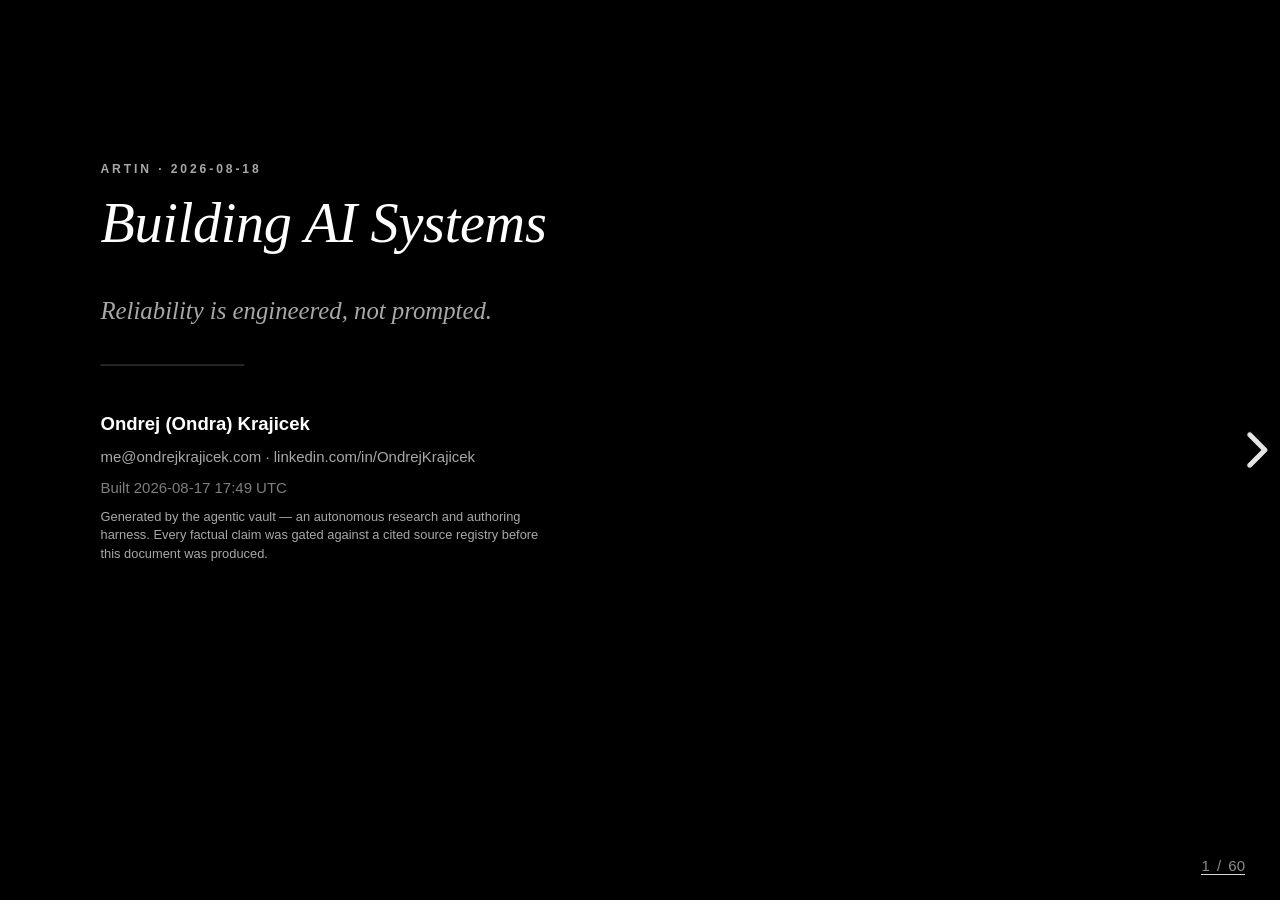
==== commit baacbf2b: "talk: publish 2026-08-18-building-ai-systems-at-artin Rendered from the private vault by talk-build." ====
--- a/2026-08-18-building-ai-systems-at-artin/index.html
+++ b/2026-08-18-building-ai-systems-at-artin/index.html
@@ -55,7 +55,7 @@
   <span class="name">Ondrej (Ondra) Krajicek</span>
   <a href="mailto:me@ondrejkrajicek.com">me@ondrejkrajicek.com</a> ·
   <a href="https://linkedin.com/in/OndrejKrajicek">linkedin.com/in/OndrejKrajicek</a>
-  <span class="built">Built 2026-08-17 12:56 UTC</span>
+  <span class="built">Built 2026-08-17 17:49 UTC</span>
   <span class="attribution">Generated by the agentic vault — an autonomous research and authoring harness. Every factual claim was gated against a cited source registry before this document was produced.</span>
 </div>
 
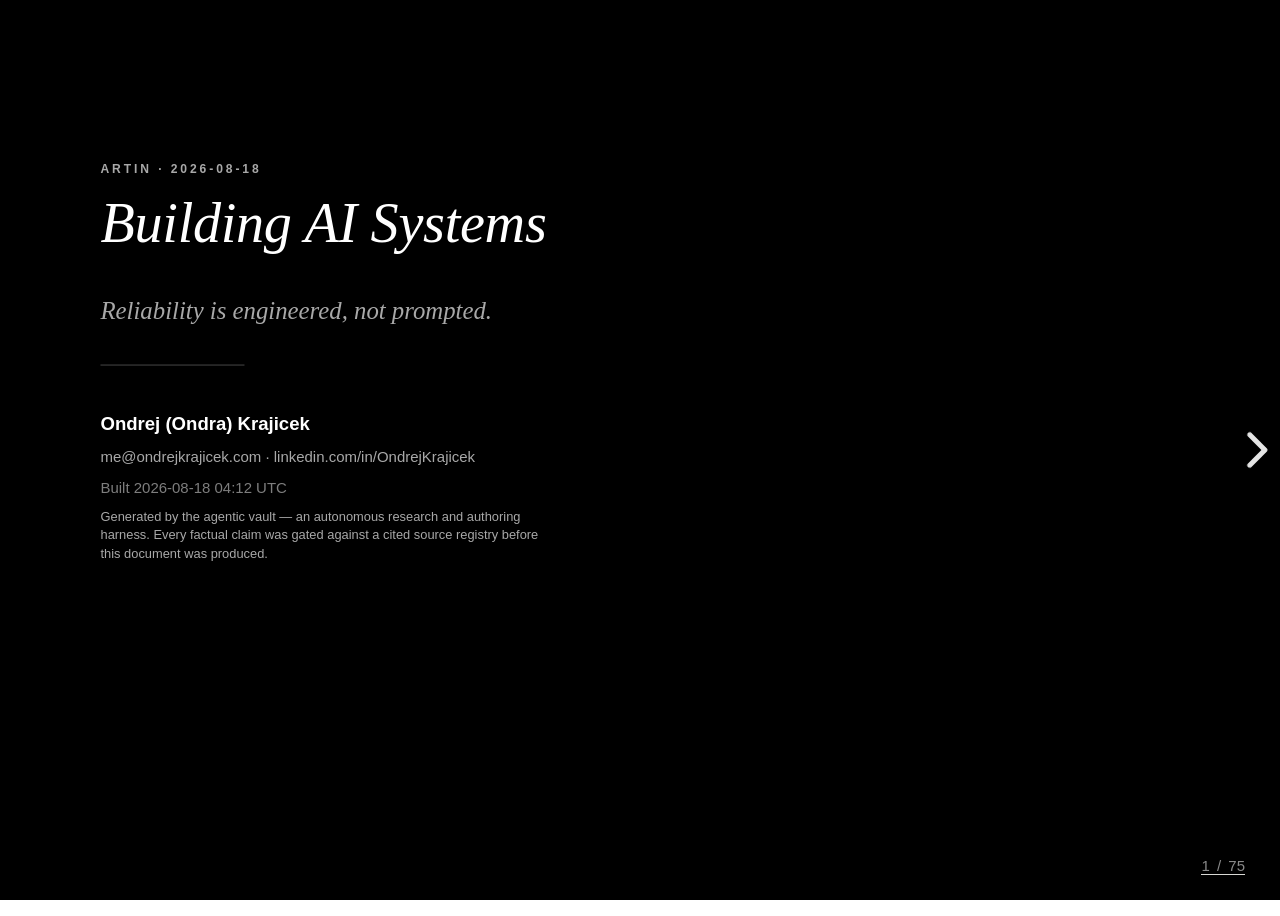
==== commit 4f613481: "talk: publish 2026-08-18-building-ai-systems-at-artin Rendered from the private vault by talk-build." ====
--- a/2026-08-18-building-ai-systems-at-artin/index.html
+++ b/2026-08-18-building-ai-systems-at-artin/index.html
@@ -55,7 +55,7 @@
   <span class="name">Ondrej (Ondra) Krajicek</span>
   <a href="mailto:me@ondrejkrajicek.com">me@ondrejkrajicek.com</a> ·
   <a href="https://linkedin.com/in/OndrejKrajicek">linkedin.com/in/OndrejKrajicek</a>
-  <span class="built">Built 2026-08-17 17:49 UTC</span>
+  <span class="built">Built 2026-08-18 04:12 UTC</span>
   <span class="attribution">Generated by the agentic vault — an autonomous research and authoring harness. Every factual claim was gated against a cited source registry before this document was produced.</span>
 </div>
 
@@ -64,6 +64,14 @@
 Note:
 Thank you for coming — none of you had to be here, which is the best possible audience to argue in front of. That narrow gap — the architecture around the model, not the model — is the whole talk. Every load-bearing claim carries a mechanism, a number or a named source — because this room does not buy adjectives.
 ---
+
+
+
+
+
+
+
+
 
 <p class="kicker">The claim</p>
 
@@ -78,6 +86,14 @@
 Note:
 Here is the thesis on slide two, so you know exactly what you came to agree or disagree with. Building reliable AI systems is an engineering discipline, not a prompting one — a testable claim, not a slogan. The hour hangs on two words: *external*, a check the model cannot grant itself, and *bounded*, autonomy inside a fence someone else drew and the model cannot move. So push on it: if by the end you think these are not the load-bearing variables, tell me which ones are.
 ---
+
+
+
+
+
+
+
+
 
 <p class="kicker">Roadmap</p>
 
@@ -96,6 +112,14 @@
 Five sections, roughly ten minutes each; no claim on this slide, it is the map. First, why prompt engineering — the thing everyone got good at — stopped being the interesting problem. Then the five pillars, where I spend the most time on grounding, because that is where the strongest number in the talk lives. Third, loops, and the specific reason self-verification underperforms — the part most teams get wrong. Fourth, the harness: everything in an agent that is not the model. Fifth, the part you came for — what to adopt, defer and refuse on Monday. Sections two to four are built from three research reports I will name as I go, so you can check my work rather than trust my summary.
 ---
 
+
+
+
+
+
+
+
+
 <p class="kicker">Scope</p>
 
 <h2>What this talk is — and is not</h2>
@@ -119,6 +143,8 @@
   <li>Prompt tricks, model internals, training, fine-tuning</li>
   <li>Which model is "best" this month</li>
   <li>Basics you already own: CI, review, testing, containers</li>
+  <li>Evaluation — statistical scoring and LLM-as-a-judge</li>
+  <li>Knowledge graphs and RAG implementation patterns</li>
 </ul>
 
 </div>
@@ -127,6 +153,14 @@
 Note:
 A quick fence around the hour, so we do not drift in Q&A. On the left, what I will cover: grounding and where the verifying oracle sits, the harness layers, and bounded autonomy — ending each section on an adopt-defer-refuse call. Not prompt tricks or model internals; that is the smallest layer. Not which model is best this month, because the answer expires before you reach the office. Not the delivery basics you already own — CI, review, testing, containers — because you would rightly resent it. If you came for "which model should we standardise on," that is the one question this talk deliberately ignores, and section five says why that is the right thing to ignore.
 ---
+
+
+
+
+
+
+
+
 
 <!-- .slide: class="takeaways" data-background-color="#000000" -->
 
@@ -160,6 +194,14 @@
 Four takeaways up front, then I earn them for fifty minutes and repeat them at the end — so if you decide you disagree early, you spend the hour building your rebuttal. One: reliability is bought by relocating truth-determination out of the probabilistic model. [S6] Two: a loop's verdict is worth what its verifier's independence is worth, not how many times it iterates — independence is the variable. [S10] Three: push determinism to the load-bearing control and bound the model inside it. [S16] Four: because unbounded autonomy in a complex system is unbounded risk [S7], autonomy is the property you add last, after the check is in place — not the feature you lead with. Hold those four as the destination; everything between here and the end is evidence for one of them or an honest caveat against it.
 ---
 
+
+
+
+
+
+
+
+
 <!-- .slide: class="part" data-background-color="#000000" -->
 
 <p class="kicker">Part I</p>
@@ -175,6 +217,14 @@
 Note:
 Part one — a signpost, no claim. The argument is one move: the centre of gravity shifted from the prompt to the system around it, and — the part that matters for a sceptical room — that shift is now backed by results, not fashion. I want to make it carefully, because "prompt engineering is dead" is an overstatement you would be right to reject, and it is not what I am claiming. What I am claiming is narrower and harder to argue with.
 ---
+
+
+
+
+
+
+
+
 
 <p class="kicker">Prompts</p>
 
@@ -195,6 +245,14 @@
 Prompt engineering did not disappear; it got demoted. [S1] In the words of the five-pillars report this section is built on, it "demoted itself to the innermost layer of context engineering" — still necessary, no longer the outer game. [S1] Here is the tell that the field matured: the 2025-to-2026 frontier is dominated by negative results. [S1] The advice everyone internalised — add chain-of-thought, give it an expert persona — turns out to hurt some reasoning models, so whether to do it is now a per-model empirical question you measure, not a universal trick you assume. [S1] So if your entire plan for making an AI feature reliable is a cleverer prompt, you are pouring effort into the smallest, least durable layer.
 ---
 
+
+
+
+
+
+
+
+
 <p class="kicker">Context</p>
 
 <h2>Context is a budget, not a bucket</h2>
@@ -214,6 +272,14 @@
 The layer outside the prompt is context engineering, with one central discipline. The report frames it exactly: it "treats the window as a capped per-turn budget to allocate — not a bucket to fill." [S2] The tell that separates a mature context system from an improvised one is testability: you can unit-test what the model was shown, because the assembly is a deterministic, inspectable pipeline, not string concatenation you cannot reproduce. [S2] That is the thesis in miniature: reliability appears the moment you treat the thing around the model as a system with testable properties.
 ---
 
+
+
+
+
+
+
+
+
 <p class="kicker">Context</p>
 
 <h2>Why "just add more context" backfires</h2>
@@ -231,6 +297,14 @@
 Note:
 This is the measurement behind the last slide, and the load-bearing caveat of the context pillar. The phenomenon has a name — context rot. [S3] Accuracy degrades as the window grows, and it degrades even when the extra tokens are irrelevant and masked — so this is not the model distracted by bad content, it is length itself costing you, observed across eighteen models. [S3] The second number should worry anyone building agents: agentic failure rises roughly fourfold when you double the task duration. [S3] The engineering response is the budget — allocate the window deliberately, and treat "add more" as a cost, not a free win.
 ---
+
+
+
+
+
+
+
+
 
 <p class="kicker">Prompts</p>
 
@@ -251,6 +325,14 @@
 Put the last three slides together and the centre of gravity has visibly moved. The vault's standing note states the sharp version: the recurring failures of long-running agents "are not solved by a smarter model. They are solved by infrastructure." [S24] Make it concrete with a pattern you have lived: two teams take the same frontier model — same weights, same API — and ship products with wildly different reliability. [S24] The delta is not the model, because the model is identical; it is everything they wrapped around it. [S24] That is what I mean by the model becoming a commodity: it is the interchangeable part, and the durable engineering is the system around it. So the question that decides whether your feature is reliable stops being "what do I type" and becomes "what do I build." Everything from here answers that second question.
 ---
 
+
+
+
+
+
+
+
+
 <!-- .slide: class="part" data-background-color="#000000" -->
 
 <p class="kicker">Part II</p>
@@ -266,6 +348,14 @@
 Note:
 Part two — the map, no claim on the divider. I will lay out five pillars, but do not hear them as a checklist of separate topics. They are five layers with one law running through all of them; the law is the thing to remember, the names are just where it shows up. I spend the most time on the third pillar, grounding, because that is where the single strongest number in the talk lives and where the thesis is most directly carried.
 ---
+
+
+
+
+
+
+
+
 
 <p class="kicker">Pillars</p>
 
@@ -344,6 +434,14 @@
 Note:
 Here are the five, drawn as a spine rather than a list, because the arrow between them is the point. Prompt is the innermost layer — covered. [S1] Context is the budget around it — covered. [S2] Grounding, in green, is where we are headed and the heart of the thesis: condition on evidence, then verify against something external. [S4] Orchestration is how you compose agents, and its load-bearing move is splitting the agent that does the work from the agent that checks it. [[Concepts/AI Agent Infrastructure/Loop Engineering]] Bounded autonomy is the governance layer that wraps all of it. [S7] The reason I draw one spine is that the same discipline recurs at every joint: you move the guarantee off the probabilistic component onto something you can inspect. If you take one pillar home, take grounding — so let me go there and slow down.
 ---
+
+
+
+
+
+
+
+
 
 <p class="kicker">Grounding</p>
 
@@ -404,6 +502,14 @@
 Grounding is not one thing, and conflating its layers is where a lot of production RAG quietly goes wrong. The report decomposes it into three epistemically distinct layers. [S4] Layer one is parametric correlation — the model answering from its own weights, its memory; a correlation, not a guarantee. [S4] Layer two is structural grounding: you condition on retrieved evidence, which narrows what it can plausibly say. [S4] Layer three is deterministic verification, where the answer is decided by something that is not the model — a test, a solver, a schema — and the model is demoted to orchestrator. [S4] Reliability, the report says, comes from closing that generation-and-verification loop against an external oracle — not from a more capable model at layer one. [S4]
 ---
 
+
+
+
+
+
+
+
+
 <p class="kicker">Grounding</p>
 
 <h2>Only the deterministic layer certifies</h2>
@@ -423,6 +529,14 @@
 The line between layer two and layer three is the one that tells you where to put your effort. Retrieval grounding — layer two — improves your odds; it conditions on real evidence and narrows the output space, and it is worth doing. [[Concepts/LLM/Structural Grounding]] Only the deterministic layer — where the model is explicitly not load-bearing — approaches a genuine causal guarantee. [[Concepts/LLM/Structural Grounding]] Match the layer to the stakes of the action. But the moment the action is irreversible — a deploy, a migration, a payment, a delete — you want a deterministic check between the model and the effect, not a more confident model and a hope.
 ---
 
+
+
+
+
+
+
+
+
 <p class="kicker">Grounding</p>
 
 <h2>The number that should change your mind</h2>
@@ -444,6 +558,14 @@
 Note:
 This is the strongest single number in the talk, so I will slow down and be precise — precision is what this room will demand. A published 2026 study ran a set of agents open-loop, no external verifier, and measured 56.8% compliance. [S5] Holding the agents the same, it closed the loop with an external FE — finite-element — verifier and measured 98.6%. [S5] Same agents; the only change is that a check the model could not grant itself now sat in the loop, and the gain held across two model families, DeepSeek and Claude. [S5] It is a safety-critical engineering-compliance benchmark — a domain that owns a clean external verifier, and one that is not yours; I cite it purely as the cleanest external-verifier result I know, not as your example. What transfers is the mechanism, not the domain — but the mechanism is not unbounded, and the study's authors flag the limit honestly, so I will too. [S37] A verification loop fixes only the errors its verifier can see: in their own case, when a defect came from structural topology rather than the parameters the FE verifier checks, the closed loop was "powerless" to catch it. [S37] So the guarantee generalises across domains, but never past the scope of the oracle you build — I return to that on the honest-limits slide. [S37] Let the number sit before I say why it is model-invariant.
 ---
+
+
+
+
+
+
+
+
 
 <p class="kicker">Grounding</p>
 
@@ -464,6 +586,14 @@
 Why is that gain model-invariant — why does it survive swapping DeepSeek for Claude? The Loop Engineering report gives the reason in one line: because "the guarantee now lives in the verifier, not the generator." [S15] Once the thing that certifies correctness is external, changing the generator does not move the guarantee. [S15] That is the general pattern behind every pillar, stated by the five-pillars report as plainly as I can put it: "reliability is bought by relocating the truth-determining computation out of the probabilistic model." [S6] The reflex when a feature is unreliable is "wait for the smarter model" or "scale it up." This says the leverage is elsewhere: architecture beats scale, because architecture decides where truth gets determined — and a bigger model at layer one is still at layer one.
 ---
 
+
+
+
+
+
+
+
+
 <p class="kicker">Grounding · definition</p>
 
 <h2>What is an oracle?</h2>
@@ -483,6 +613,14 @@
 One word has been carrying a lot of weight, so let me define it before I lean on it further. An oracle, in this talk, is a check that can tell right from wrong without asking the model — a test's exit code, a type checker, a solver's verdict, a schema validator, a business-rule engine. The defining property is negative: the generator cannot satisfy it by asserting it is done, because the verdict comes from somewhere the model does not control. That is exactly the thing the five-pillars report says reliability is bought with — closing a generation-and-verification loop against an external oracle, with the model as orchestrator rather than the load-bearing component. [S4] Hold that definition, because the next slide asks the only question that decides your adopt call: for the task in front of you, which oracle do you actually have?
 ---
 
+
+
+
+
+
+
+
+
 <p class="kicker">Grounding · triage</p>
 
 <h2>Which oracle do you actually have?</h2>
@@ -514,6 +652,14 @@
 Now the question that is the hinge of your adopt decision, and the objection this room is already forming: "that study has a finite-element verifier — I don't have one for a pull request." Correct — so sort the task into one of three zones, each with an example from your own world. Oracle-rich: a cheap external check already exists — a schema validator on an API response, a contract test on a service boundary, a migration dry-run — close the loop and get something close to the flagship guarantee. Oracle-scoped: a verifier sees only part of the space — a type checker proves your types are sound but says nothing about the business logic — so the loop certifies what it checks and no more; the flagship study's own FE verifier is parameter-level, and a defect from structural topology passed straight through. [S37] Oracle-free: most open-ended work — is this refactor correct, is this summary good — has no cheap oracle at all, and there external grounding does not save you; the honest architecture is bounded autonomy plus human review, and sometimes the call is to refuse. I won't pretend the oracle is free — building it is the real cost, which I return to on the honest-limits slide. The move is diagnostic: decide which zone the task is in, because that decision is the adopt-defer-refuse call itself.
 
 ---
+
+
+
+
+
+
+
+
 
 <p class="kicker">Grounding · oracle-free zone</p>
 
@@ -535,6 +681,14 @@
 This is the answer to the sharpest objection in the room — "my pull request has no finite-element verifier." True, and you rarely have a complete one; but oracle-free almost never means check-free — you already own partial oracles that raise the floor, and each maps onto something you run. Property-based testing asserts invariants rather than exact outputs — the workhorse is a round-trip: assert deserialize of serialize of x equals x for random x, catching a class of encoder bugs with no hand-written cases — and — with the best model and prompting approach — a valid, sound one synthesizes in about 2.4 samples on average, though that same best model synthesizes correct tests for only twenty-one percent of the properties extractable from API documentation — a scoped, best-case figure, not a general coverage rate. [S38] Metamorphic testing checks that equivalent inputs give consistent outputs, no ground truth needed — reorder two independent query filters, or rename a variable, and the result must not change — and on the HumanEval benchmark it caught seventy-five percent of the erroneous programs generated by GPT-4, at under a nine-percent false-positive rate. [S39] Canary and shadow deployment make production itself the oracle: route one percent of traffic to the new agent, alarm on the error-rate delta, blast radius you set. [S40] And the oldest tool in the box: make the action idempotent — a write behind a key, or a migration with a real down-step — so executing it once has the same effect as twice, and a wrong call is safe to retry, not a thirteen-hour outage. [S42] None is as clean as an FE solver, but stacked they turn "no oracle" into "good-enough oracle" — usually the honest answer for this room.
 
 ---
+
+
+
+
+
+
+
+
 
 <p class="kicker">Orchestration</p>
 
@@ -603,6 +757,14 @@
 Orchestration is the fourth pillar — how you compose more than one agent — and its load-bearing move is one idea: split the agent that makes from the agent that checks. [[Concepts/AI Agent Infrastructure/Loop Engineering]] One vocabulary note so nothing trips you up: I call these two roles the maker and the checker throughout, and the papers I quote name the same split differently — generator versus verifier, or the independence of the observer — but it is the same two boxes every time. It is primarily a context boundary, not necessarily a different model: the checker sees the task and the result and deliberately not the maker's chain of thought. [[Concepts/AI Agent Infrastructure/Loop Engineering]] A checker who reads the maker's reasoning is biased toward confirming it; strip the reasoning and the check becomes meaningful. And on the "how many agents" debates: the note is explicit that what carries the effect is the split — maker ≠ checker — not the count, an implementation degree of freedom rather than the load-bearing property. [[Concepts/AI Agent Infrastructure/Loop Engineering]] So ten agents sharing one context, with no real boundary between making and checking, buy you less than two that have one — the split is the point, not the headcount.
 ---
 
+
+
+
+
+
+
+
+
 <p class="kicker">Orchestration</p>
 
 <h2>Fewer agents, sharper interfaces</h2>
@@ -623,6 +785,14 @@
 Here is a team that learned the maker-checker corollary the expensive way, in public. Intuit rebuilt its agent architecture twice in about four months — a specialist-agent fleet, then a central orchestration layer, then a skills-and-tools design. [S27] Be precise about what the source explains, because two rebuilds is two decisions and I only have one reason. The *second* rebuild is sharp — I'll quote their AI VP because the phrasing is exact: "a ten agent chain did not fail occasionally, it compounded errors by design." [S27] The *first* — why the fleet became an orchestration layer — the source does not give; it reports the endpoint, not that step, and I won't reverse-engineer a motive. The fix was not a better model or more agents; it was replacing free-text delegation with typed skills and tools: "skills-and-tools, not agent-to-agent natural-language delegation." [S27] Translate to an instinct you have: a natural-language handoff is an untyped, unvalidated interface between two unreliable components — you would never ship that between two of your services, so don't ship it between two agents.
 ---
 
+
+
+
+
+
+
+
+
 <p class="kicker">Bounded autonomy</p>
 
 <h2>Freedom inside a fence</h2>
@@ -649,6 +819,200 @@
 The fifth pillar is governance, and the core claim is blunt: "unbounded autonomy in complex systems inherently creates unbounded risk." [S7] The vault reframes autonomy as a calibrated design parameter, not a default: freedom inside a fence someone else drew, with humans keeping authority over the boundary conditions rather than approving every step inside it. [[Concepts/Active Inference/Bounded Autonomy in AI]] Now the part that surprises people, because it inverts the intuition that a constraint costs capability — one clean measured result, from a CAD study I flag up front as not your domain, cited only for the mechanism. Physics-in-the-Loop put a deterministic finite-element solver inside an agent's design loop as the fence, then ran the ablation: with the oracle off, the agents hit the target safety factor 22.2% of the time; with it on, 59.0%, at p = 0.0008 — more than double the hit rate, and they produced designs 4.2 times more complex, not fewer. [S45] The bound is not a leash that shortens the agent's reach; it is the floor that lets it explore aggressively without falling through — and the fence is what makes the freedom safe to grant. A fence the model can talk its way past is not a fence.
 ---
 
+
+
+
+
+
+
+
+<p class="kicker">Bounds</p>
+
+<h2>What a bound actually is</h2>
+<p class="lede">Not an instruction the agent is asked to respect — a layer it cannot reach. [S50]</p>
+
+<div class="rows">
+<div class="row">
+<div class="num">1</div>
+<div class="term">Where it lives</div>
+<div class="desc">"operational limits belong in a policy layer the agent cannot rewrite" — outside the prompt, outside the model, outside anything it can edit. [S50]</div>
+</div>
+<div class="row">
+<div class="num">2</div>
+<div class="term">Operability</div>
+<div class="desc">Observability, intelligibility, intervenability — see what it did, understand why, stop it. A fence you cannot watch or halt is decoration. [S51]</div>
+</div>
+</div>
+
+<p class="footnotes">[S50] [S51] 5 Pillars — Bounded autonomy, vault research report. [S43] Bounded Autonomy in AI — vault concept note.</p>
+
+Note:
+A prompt that says "do not deploy to production" is not a bound — it is a request, and the thing you are asking is the thing you do not trust. A bound is a layer the agent cannot rewrite, and the test is simple: if the agent can talk its way past it, it was never a bound. The three capabilities are the operable part — a fence you cannot see through, cannot explain, or cannot stop is a fence in name only, and it is also what the EU AI Act asks for under Article 14. [S51] And note where the human sits: on the boundary, not on every step. That distinction is the whole pillar. [S43]
+---
+
+<p class="kicker">Autonomy levels</p>
+
+<h2>Five levels: where the human acts</h2>
+<div class="rows">
+<div class="row">
+<div class="num">L1</div>
+<div class="term">Operator</div>
+<div class="desc">Agent proposes, you act — you approve every action. [S49]</div>
+</div>
+<div class="row">
+<div class="num">L2</div>
+<div class="term">Collaborator</div>
+<div class="desc">It acts, you watch live and keep the interrupt. [S49]</div>
+</div>
+<div class="row">
+<div class="num">L3</div>
+<div class="term">Consultant</div>
+<div class="desc">It runs and escalates; you handle exceptions. [S49]</div>
+</div>
+</div>
+
+<p class="footnotes">[S49] 5 Pillars — Bounded autonomy, vault report.</p>
+
+Note:
+This is the vocabulary worth writing down, because it turns "should we trust agents" into a design decision you make per workflow. Read the right-hand column as the real content: each level specifies what YOU are accountable for. [S49] At level one you approve every action; at three you are handling exceptions the agent escalates. [S49] The accountability never leaves — it changes shape.
+---
+
+<p class="kicker">Autonomy levels</p>
+
+<h2>Five levels: where the human steps back</h2>
+<div class="rows">
+<div class="row">
+<div class="num">L4</div>
+<div class="term">Approver</div>
+<div class="desc">It runs; you set objectives and audit outcomes. [S49]</div>
+</div>
+<div class="row">
+<div class="num">L5</div>
+<div class="term">Observer</div>
+<div class="desc">Full autonomy inside the envelope you wrote. [S49]</div>
+</div>
+</div>
+
+<p class="claim">Most 2026 production sits at <span class="neu">L2–L3</span>, not L5. [S49]</p>
+
+<p class="footnotes">[S49] 5 Pillars — Bounded autonomy, vault report.</p>
+
+Note:
+By level four you are setting objectives and auditing outcomes rather than reviewing actions; by five you are writing the constitution the agent operates under. [S49] Note where the field actually is — most production deployments in 2026 are at two and three. [S49] So if someone tells you they are running full autonomy, the useful question is not whether they trust the model. It is: what is the envelope, and who wrote it?
+---
+
+
+
+
+
+
+<p class="kicker">Autonomy levels</p>
+
+<h2>Pick the level from the blast radius</h2>
+<div class="rows">
+<div class="row">
+<div class="num">L1</div>
+<div class="term">Schema migration</div>
+<div class="desc">Agent writes migration and rollback; a human runs it. Irreversible against live data, no cheap oracle.</div>
+</div>
+<div class="row">
+<div class="num">L2</div>
+<div class="term">Dependency bumps</div>
+<div class="desc">Agent opens the PR, CI gates it, you watch the queue. Reversible, and the oracle is the suite you already own.</div>
+</div>
+<div class="row">
+<div class="num">L3</div>
+<div class="term">Flaky-test triage</div>
+<div class="desc">Agent reruns, bisects, quarantines — escalates when the failure is real. Bounded radius, clear escalation.</div>
+</div>
+</div>
+
+<p class="footnotes">Levels per [S49]; this mapping is the speaker's own.</p>
+
+Note:
+These are mine, not the paper's — the levels are cited, the mapping is judgement, marked as such. The ordering principle is what to take away: the level follows the blast radius and the oracle. Schema migration sits at one because it is irreversible and nothing cheap tells you it was right. Dependency bumps sit at two because CI is a real oracle and a bad merge is revertible in a minute.
+---
+
+
+
+
+
+
+<p class="kicker">Autonomy levels</p>
+
+<h2>Where full delegation is actually safe</h2>
+<div class="rows">
+<div class="row">
+<div class="num">L4</div>
+<div class="term">Log-noise cleanup</div>
+<div class="desc">Runs nightly, you read a weekly digest. Low stakes, high volume, auditable after the fact.</div>
+</div>
+<div class="row">
+<div class="num">L5</div>
+<div class="term">Formatting and lint</div>
+<div class="desc">Fully delegated inside a deterministic envelope — the formatter IS the oracle.</div>
+</div>
+</div>
+
+<p class="claim">Two questions pick the level: <em>what does it cost to be wrong</em>, and <em>what would tell me?</em></p>
+
+<p class="footnotes">Levels per [S49]; this mapping is the speaker's own.</p>
+
+Note:
+Formatting sits at five not because it is trivial but because the formatter is a deterministic oracle: run it twice, same answer, and a wrong answer is visible instantly and free to undo. That is the whole basis for delegating it. So the two questions at the bottom are the ones to actually ask on Monday — cost of being wrong, and what would tell you. Everything else about autonomy levels follows from those two answers.
+---
+
+
+<p class="kicker">Building the fence</p>
+
+<h2>Where the check runs</h2>
+<div class="rows">
+<div class="row">
+<div class="num">1</div>
+<div class="term">Out-of-process</div>
+<div class="desc">The check runs where the agent cannot reach it. In-process guardrails are suggestions with better branding. [S50]</div>
+</div>
+<div class="row">
+<div class="num">2</div>
+<div class="term">Two-stage check</div>
+<div class="desc">Claude Code's auto mode: "A fast initial filter processes most tool calls… uncertain or risky operations are escalated to deeper analysis." [S53]</div>
+</div>
+</div>
+
+<p class="footnotes">[S50] 5 Pillars — Bounded autonomy. [S53] Claude Code auto mode — vault watch note.</p>
+
+Note:
+Out of process is the whole game: a guardrail the agent can reach is a suggestion with better branding. The two-stage pattern is worth dwelling on because it solves what kills most guardrails — approval fatigue. [S53] A permission prompt on every action trains people to click yes, and then the fence exists only in the architecture diagram. Two stages keeps enforcement while making the common case invisible. [S53]
+---
+
+
+<p class="kicker">Building the fence</p>
+
+<h2>How you roll it out</h2>
+<div class="rows">
+<div class="row">
+<div class="num">3</div>
+<div class="term">Shadow first</div>
+<div class="desc">Run the policy in evaluate-only against live telemetry, then switch it to blocking once you know its false-positive rate. [S49]</div>
+</div>
+</div>
+
+<p class="claim"><span class="neg">The honest caveat</span> — supply-chain AI is "deployed by 88% of organizations but governed by only 12%". [S52]</p>
+
+<p class="footnotes">[S49] [S52] 5 Pillars — Bounded autonomy, vault research report.</p>
+
+Note:
+Shadow-then-enforce is how you avoid shipping a fence that blocks legitimate work on day one: run the policy in evaluate-only against live traffic, measure what it would have stopped, and only then let it block. [S49] And the caveat is the honest state of the field — this is the pillar everyone endorses and few implement. [S52] If you take one thing from this section, make it that the fence is infrastructure you build, not a policy you announce.
+---
+
+
+
+
+
+
+
+
+
 <!-- .slide: class="part" data-background-color="#000000" -->
 
 <p class="kicker">Part III</p>
@@ -665,6 +1029,142 @@
 Part three — the section most teams get wrong, so it is worth the time; no claim on the divider. The pattern I see everywhere: a team builds a loop where the model produces something, the same model is asked "is this correct?", and if it says yes the loop stops and ships. They call that verification. The research says self-grading is the one thing a loop must not do, and I will give both the theory and the measurements, because a claim this counterintuitive needs both.
 ---
 
+
+
+
+
+
+
+<p class="kicker">Loops · definition</p>
+
+<h2>What a loop is</h2>
+<p class="lede">"a loop is the <em>orchestration on top</em> that fires that harnessed agent repeatedly and decides when to stop" [S48]</p>
+
+<div class="rows">
+<div class="row">
+<div class="num">1</div>
+<div class="term">Harness</div>
+<div class="desc">The deterministic infrastructure around ONE agent — prompts, tools, sandboxes, hooks. [S48]</div>
+</div>
+<div class="row">
+<div class="num">2</div>
+<div class="term">Loop</div>
+<div class="desc">The orchestration above it: fire the agent, check the result, decide whether to go again. [S48]</div>
+</div>
+</div>
+
+<p class="footnotes">[S48] Loop Engineering — vault concept note.</p>
+
+Note:
+Before the archetypes, the object itself, because the word gets used for three different things. A harness is what surrounds one agent. A loop is what fires it repeatedly and decides when to stop. [S48] That last clause is the one to hold on to: every loop contains a stopping rule, and the stopping rule is a check. So a loop is only as good as the check inside it — which is the argument for the rest of this section, and it is why the oracle triage came first.
+---
+
+
+
+
+
+
+<p class="kicker">Loops · patterns</p>
+
+<h2>Loop shapes you already run</h2>
+<div class="matrix">
+<div class="m-row"><div class="term">Reconciliation</div><div class="k">·</div><div class="desc">Observe actual, diff against desired, act to close the gap; repeat</div><div class="kind">Kubernetes controllers</div></div>
+<div class="m-row"><div class="term">Hand-off chain</div><div class="k">·</div><div class="desc">Each stage passes work on; context narrows at every boundary</div><div class="kind">Where Intuit got burned [S27]</div></div>
+<div class="m-row"><div class="term">Fan-out / gather</div><div class="k">·</div><div class="desc">Split the work, run in parallel, merge the results</div><div class="kind">Sub-agent fan-out [S48]</div></div>
+</div>
+
+<p class="footnotes">[S48] Loop Engineering — vault concept note. [S27] Intuit — VentureBeat. Reconciliation is named from ordinary systems practice, not from these sources.</p>
+
+Note:
+None of these are new to you — you run all three today without an agent anywhere near them. Reconciliation is what every Kubernetes controller does: observe, diff, act, repeat. Fan-out is your test matrix. The honest sourcing note: fan-out comes from the vault work, reconciliation I am naming from ordinary practice and have marked it. [S48] The reason to lay them out is that agent orchestration keeps reinventing these under new names — and the failure modes come with them. A hand-off chain loses context at every boundary whether or not the stages are models. [S27]
+---
+
+
+<p class="kicker">Loops · patterns</p>
+
+<h2>Loop shapes that judge</h2>
+<div class="matrix">
+<div class="m-row"><div class="term">Generator–verifier</div><div class="k">·</div><div class="desc">One produces, another judges, the verdict gates the next round</div><div class="kind">"the simplest… and among the most deployed" [S54]</div></div>
+<div class="m-row"><div class="term">Debate</div><div class="k">·</div><div class="desc">Independent positions argued, then adjudicated</div><div class="kind">Costly; use when one lens misses [S48]</div></div>
+</div>
+
+<p class="footnotes">[S54] Multi-agent coordination patterns — vault reading note. [S48] Loop Engineering.</p>
+
+Note:
+These differ from the previous slide in one respect: they exist to decide whether the work is good, not to move it around. Generator-verifier is the maker/checker split under its research name, and it is the most deployed pattern there is. [S54] Debate is the expensive one — reach for it when a single reviewer's blind spot is the risk, not when you merely want more confidence. [S48]
+---
+
+
+<p class="kicker">Loops · patterns</p>
+
+<h2>And one you already run</h2>
+<div class="matrix">
+<div class="m-row"><div class="term">Review gate</div><div class="k">·</div><div class="desc">A blocking check before work is allowed onward</div><div class="kind">Your CI is already one</div></div>
+</div>
+
+<p class="claim">This deck was built by three of them — generator–verifier, fan-out, review gate.</p>
+
+<p class="footnotes">Review gate is named from ordinary systems practice.</p>
+
+Note:
+Review gate you already run: CI is a review gate, and so is a required approval on a pull request. To be concrete about all of this — the slides in front of you were produced by a generator-verifier loop, fanned out across parallel critics, behind deterministic review gates. I will come back later to how well that actually went, because the honest answer is instructive.
+---
+
+
+
+
+<p class="kicker">Loops · today</p>
+
+<h2>`/goal` — the right shape</h2>
+<div class="rows">
+<div class="row">
+<div class="num">1</div>
+<div class="term">What it does</div>
+<div class="desc">A condition is set; after each turn "a small fast model checks whether the condition holds", and if not it starts another turn. [S55]</div>
+</div>
+<div class="row">
+<div class="num">2</div>
+<div class="term">Layer 2</div>
+<div class="desc">The checker is a model judging natural language. Useful, and not a deterministic guarantee.</div>
+</div>
+</div>
+
+<p class="footnotes">[S55] Claude Code — `/goal`, code.claude.com/docs/en/goal.</p>
+
+Note:
+I want to be precise, because this could be heard as criticism and it is not. The architecture is right — separate checker, gated continuation, an explicit stopping rule. That is the maker/checker split, shipped and in your hands. [S55] But the checker is a small fast model evaluating a sentence, which puts it at layer two of the grounding stack, not layer three.
+---
+
+
+
+
+<p class="kicker">Loops · today</p>
+
+<h2>…and a soft check</h2>
+<div class="rows">
+<div class="row">
+<div class="num">3</div>
+<div class="term">Guarantee</div>
+<div class="desc"><span class="pos">"until tests pass"</span> is oracle-rich · <span class="neu">"until the criteria hold"</span> is scoped · <span class="neg">"until it is good"</span> is oracle-free.</div>
+</div>
+</div>
+
+<p class="claim">The loop cannot check whether the condition was the <em>right</em> condition. That is the fence, and it is yours.</p>
+
+<p class="footnotes">[S55] Claude Code — `/goal`.</p>
+
+Note:
+The same feature gives a very different guarantee depending on what you type. "Until tests pass" hands the decision to a deterministic oracle you already trust. "Until it is good" hands it back to a model, and the self-verification wall applies in full. And the part no loop closes: whether the condition you wrote was the right one. That is not a gap in the tool — it is the boundary condition, which is why this sits beside bounded autonomy.
+---
+
+
+
+
+
+
+
+
+
 <p class="kicker">Loops</p>
 
 <h2>Two loop archetypes</h2>
@@ -680,6 +1180,14 @@
 Note:
 There are two shapes of loop, and on the surface they look almost identical — both iterate, both have a pass-or-retry decision. The top loop closes against an external oracle: a test, a solver, an independent judge decides pass or fail, and only a real pass exits. [[Concepts/AI Agent Infrastructure/Loop Engineering]] But the finding that reorganises this field is that "what carries the effect is the independence of the observer, not just the presence of a loop." [S9] Iteration count is not the variable; independence is.
 ---
+
+
+
+
+
+
+
+
 
 <p class="kicker">Loops</p>
 
@@ -703,6 +1211,14 @@
 Note:
 Here is the whole section on one concrete task, because a number lands harder than a principle. A controlled study ran the same job — audit an agent's work for real violations — three ways. [S47] Iterated self-check: the agent audits its own output and flags zero of thirty-four violations, at ninety-to-a-hundred confidence — a confident miss. [S47] Weak independence: a *fresh* instance of the same model catches seven. [S47] Be exact about what the study reports — that count, not what the fresh instance was or was not shown. A fresh instance is only weakly independent: it runs in a separate context from the maker's while sharing the same weights, which is the independence principle from the last slide at work — isolate the checker's context — not a controlled variable this experiment records. External oracle: a deterministic checker catches all thirty-four. [S47] The model is identical in the first two; what changed is how independent the check's evidence is. So the sentence to keep: "a loop's verdict is only worth what its verifier's independence is worth; buy that independence in the check, or don't call the loop verified." [S10] You buy it in the check — an isolated context, a deterministic gate, a different family for subjective cases — or you do not get to say "verified," however many times it iterated. [S10] Iterating a self-graded loop harder just gets you the confident wrong answer faster.
 ---
+
+
+
+
+
+
+
+
 
 <p class="kicker">Loops</p>
 
@@ -724,6 +1240,14 @@
 Why does self-check hit a wall — is it just that the models are not smart enough yet? Here is the mechanism, the argument to lead with: a self-monitor grades its own output using the same information that produced it, so re-invoking the same weights opens no independent channel — extra rounds redistribute confidence, they do not add evidence. The report has a memorable label — "the AI self-check wall is Gödel with a leaderboard" — and I use it because it sticks, but a name is not an explanation, so let me actually say what Gödel showed. [S11] He proved that a formal system rich enough to describe arithmetic cannot prove its own consistency from inside itself. [S46] I am borrowing that as an analogy, not smuggling in a theorem about neural networks — the only honest transfer is this: a checker built from the same system as the thing it checks has no vantage point outside it, which is why re-invoking the same weights adds no evidence. But here is where I stay honest, because this is exactly the spot where the field over-claims: the report explicitly refuses to inflate that label into "self-checking is impossible," and neither will I. [S11] The version it actually stands behind is narrower and more useful — "trustworthy knowledge always has to pay for its own verification; the price is never zero." [S11] Which points straight at the fix: not a smarter grader, but a different, independent channel of evidence — and you pay for it every time.
 ---
 
+
+
+
+
+
+
+
+
 <p class="kicker">Loops</p>
 
 <h2>The empirical case · 1</h2>
@@ -743,6 +1267,14 @@
 Note:
 So much for theory — now the measurements, and I will be deliberately careful about scope, because this room will check and this deck may be published. This is one 2026 preprint — Khullar and colleagues — measuring what they call on-policy self-monitoring, which just means the model grading output from its own policy: it checks a patch it wrote itself. [S12] First finding: when the model grades that patch, its discrimination degrades. [S12] The metric is AUROC — read it as a right-versus-wrong separation score, where 1.0 is perfect separation and 0.5 is a coin toss — and it drops from 0.99 to 0.89 in the code-correctness setting. [S12] Against that scale 0.99 is near-perfect and 0.89 is a small but real loss you can check for yourself, and it appears only because the work is the model's own. Second finding, and let me fence it precisely: in one setting of that study, self-attribution bias made the monitor five times likelier to wave through a patch that had followed a prompt injection. [S12] I flag the scope on purpose — it is a single preprint, and the report's own Skeptic reading calls these magnitudes "directionally robust but not settled," so do not walk out repeating "5×" as a law of nature. [S12] What the design rests on is the direction, not the multiple: a self-monitor is weakest exactly where authorship bias bites hardest, which is under attack.
 ---
+
+
+
+
+
+
+
+
 
 <p class="kicker">Loops</p>
 
@@ -760,6 +1292,14 @@
 Note:
 The second measurement comes from formal verification, and I quote it precisely because it is easy to overstate and I have overstated it before. The study — LLM-generated formal annotations checked against a verifier and SMT solvers — found that "rule-based approaches remain more reliable for verification success, while LLM-based methods exhibit more variable performance." [S13] It positions the LLMs as complementary tools that are more variable, not simply worse — the deterministic route is the reliable one, the model the variable one. [S13] Reach for a model judge only where the target is irreducibly subjective. It is a priority ordering, not a prohibition.
 ---
+
+
+
+
+
+
+
+
 
 <p class="kicker">Loops</p>
 
@@ -795,6 +1335,14 @@
 Before the design rule, let me defend the word "consensus," because a sceptic reading the footnote column has every right to ask whether this is one report agreeing with itself. The theory — independence of the observer carries the effect — comes from the Loop Engineering report. [S9] The design rule — never close a loop against the model that opened it — is that report's practitioner synthesis. [S14] The security result is Progent, an external SMT-verified privilege control where deterministic control beats prompt-level self-defense and drives attack success to zero with hand-written policies — a different group, domain and benchmark. [S17] And the grounding result — the external verifier lifting the same agents from 56.8 to 98.6 percent — comes from the five-pillars work and rests on a separate published study again. [S5] Four facets, three independent strands, one conclusion: put the verifier outside the model.
 ---
 
+
+
+
+
+
+
+
+
 <p class="kicker">Loops</p>
 
 <h2>So what do you build</h2>
@@ -856,6 +1404,14 @@
 The whole section collapses to one implementable rule: "never let a loop close against the same model that opened it; close it against an external oracle, or don't call it verification." [S14] The checker runs in an isolated context — it sees goal and result, never the maker's reasoning — and cannot edit the gate it is judged against. [[Concepts/AI Agent Infrastructure/Loop Engineering]] And the retry arrow is bounded: two circuit breakers, an iteration ceiling and a token budget, stop the loop running forever or burning your account when it cannot converge. [[Concepts/AI Agent Infrastructure/Loop Engineering]] One sequencing note into the next section: add the checker before you add the autonomy, because the check is what makes the autonomy safe to grant.
 ---
 
+
+
+
+
+
+
+
+
 <!-- .slide: class="part" data-background-color="#000000" -->
 
 <p class="kicker">Part IV</p>
@@ -872,6 +1428,14 @@
 Part four — the harness — no claim on the divider. Let me define the term once, in the flow, because it is the one piece of vocabulary this talk rests on. The harness is everything in an agent that is not the model: the tools, sandboxes, memory, sensors, permissions, orchestration — the whole control plane the model runs inside. This section shows the one law that runs through every layer, walks a single layer all the way down, and then spends real time on the caveats — because a section that only sold you the harness would be dishonest, and you would know it.
 ---
 
+
+
+
+
+
+
+
+
 <p class="kicker">Harness</p>
 
 <h2>Model held constant, harness changed</h2>
@@ -890,6 +1454,14 @@
 Note:
 Two anchors, both first-party, both chosen because they hold the model constant and move only the harness — the controlled comparison you would ask for. OpenAI's team reported shipping roughly a million lines of production code through about 1,500 automated pull requests with zero hand-written code — a harness achievement, not a model release. [S25] [S34] The cleaner controlled experiment is LangChain's: they lifted a coding agent from 52.8 to 66.5 on Terminal Bench — 13.7 points — purely by changing the harness, model held fixed. [S25] [S35] Same weights, thirteen points, from the scaffolding alone. The reading is a resource-allocation one, and it is a live decision for your teams: at the current frontier, harness work pays back faster than waiting for a better model. The model you already have almost certainly has more headroom in its harness than in its weights.
 ---
+
+
+
+
+
+
+
+
 
 <p class="kicker">Harness</p>
 
@@ -961,6 +1533,14 @@
 This is the organising law of the whole talk, the engine under the four takeaways: "push determinism to the load-bearing control, and bound the probabilistic model inside it." [S16] Read it slowly. The load-bearing control — the thing that must not fail — is deterministic. The model is bounded inside that control, doing the flexible part where being occasionally wrong is survivable. You are not trying to make the model reliable; you are arranging for the reliable part to be the part that carries the weight. And the report's claim, which the next slides make good on, is that this same move recurs at every layer of the harness. [S16] Every example I show from here is one instance of this one sentence — if I make a claim that does not reduce to it, call it out.
 ---
 
+
+
+
+
+
+
+
+
 <p class="kicker">Harness</p>
 
 <h2>Five layers, one law</h2>
@@ -1046,6 +1626,14 @@
 Here is the control plane as five layers wrapping the model. [[Concepts/AI Agent Infrastructure/Harness Engineering]] Permissions and sandboxing decide what the agent may do. Memory decides what persists across turns. Evaluation and observability decide whether you can see and measure what it did. Orchestration decides how agents compose, and runtime guardrails decide what gets stopped at the moment of action. What makes this one discipline rather than five unrelated concerns is that the same law holds at each: push determinism to the load-bearing control and bound the model inside it. [S16] I will not march through all five and bore you — instead I take the first layer, permissions, and walk it all the way down, because it has the cleanest quantified evidence and the sharpest caveat.
 ---
 
+
+
+
+
+
+
+
+
 <p class="kicker">Harness · permissions</p>
 
 <h2>Determinism at the load-bearing control</h2>
@@ -1065,6 +1653,14 @@
 Take permissions as the worked example. With hand-written policies Progent "provably reduces attack success rate to 0%, while prompt-level defenses are demonstrably bypassed." [S17] Two bits of vocabulary this room will want exact: SMT is Satisfiability Modulo Theories — the solver technology that lets you prove a policy has a property — and ASB is the Agent Security Bench. Now be precise about what "provable" attaches to, because it does two jobs and only one is a proof. The SMT verification proves the *mechanism*: the policy engine provably enforces whatever policy it is handed — the paper calls this monotonic confinement. [S17] The *0% figure* is not proven; it is *measured* — that mechanism, evaluated on the AgentDojo and ASB benchmarks under hand-written policies, drove attack success to zero. [S32] Proven mechanism, measured result — not the same claim, and this room would catch me if I let "provable" cover both. So determinism at the load-bearing control does what a defensive prompt structurally cannot — but I won't leave you with only the 0%, because the next slide is where the honesty lives.
 ---
 
+
+
+
+
+
+
+
+
 <p class="kicker">Harness · permissions</p>
 
 <h2>But: who writes the policy?</h2>
@@ -1090,6 +1686,14 @@
 Here is the nuance I refuse to gloss to "near-zero," because glossing it would be the exact over-claim this talk is against. And carry the precision from the last slide with you: that 0% is a *measured*, hand-written-policy result — the confinement mechanism is what's proven, the zero is what was observed on the benchmarks. [S18] The moment you let the model author its own policy — which is what everyone wants, because writing policies by hand does not scale — the residual attack comes back: AgentDojo falls from 41.2% to 2.2%, ASB from 70.3% to 7.3%. [S18] Big reductions, single digits — but single digits are not zero, and the gap between zero and 2.2% is the gap between a guarantee and a good average. Read the pattern precisely: even a deterministic control degrades once the probabilistic model is the thing writing the deterministic rules — you have quietly moved the model back onto the load-bearing path. [S18] So the division of labour on this slide: the human owns the policy, the machine executes it.
 ---
 
+
+
+
+
+
+
+
+
 <p class="kicker">Harness</p>
 
 <h2>The harness is an attack surface</h2>
@@ -1108,6 +1712,14 @@
 Note:
 There is a second reason the harness matters, less comfortable than the reliability one: it is where you get attacked. Agentjacking is the name — attackers compromised over a hundred coding agents through poisoned MCP tools and fake bug reports, feeding malicious instructions in through the tool-and-data channel the agent trusts. [S19] That is the empirical case that prompt-layer defenses fail and execution-layer controls are required — you cannot prompt your way out of a poisoned tool result, because the poison arrives as data the model is supposed to act on. [S19] The 100-plus figure is corroborated across multiple outlets and hit Fortune 500 and Fortune 100 companies — not a lab curiosity. [S29] Everything you know about not trusting input at a boundary applies, at the execution layer, not the prompt layer.
 ---
+
+
+
+
+
+
+
+
 
 <p class="kicker">Harness · evidence discipline</p>
 
@@ -1133,6 +1745,14 @@
 Let me step out for one slide and show the discipline behind the argument, because it is a move I want you to be able to make. When I researched agentjacking, the eye-catching figure was an "85% success rate" — a great number for a slide, and single-source, from one vendor, Tenet Security, not independently replicated as of July 2026. [S30] The defensible figure is the boring one: "100-plus agents compromised," which multiple independent outlets corroborated. [S29] On any slide you will be challenged on, cite the number you can stand behind, not the one that gets the gasp — and that is the third Monday move, done live.
 ---
 
+
+
+
+
+
+
+
+
 <p class="kicker">Harness</p>
 
 <h2>Not every harness change helps</h2>
@@ -1155,6 +1775,14 @@
 Note:
 The honest caveat to "just engineer the harness and reliability follows": the harness is leverage in both directions. In one measured case, swapping a single tool-delivery format — inline results versus file-based grep — dropped Codex from 93.1% to 55.2%, roughly thirty-eight points on the same model, from one seemingly-cosmetic choice about how a tool returns output. [S28] The authors' mental model is worth borrowing: they read file-based routing as trading context bandwidth for compositional tool competence, where "gains are realized only when the agent reliably closes the loop" — writing results to a file pays off only if the agent then reliably issues the follow-up calls. [S28] Whether that is precisely what Codex failed to do, the paper does not say — it reports the collapse without a full error analysis, so on the note's own reading the finding is descriptive rather than explanatory. [S28] I won't oversell it, then: the honest takeaway is the direction — a cosmetic-looking choice can swing accuracy by forty points — not a validated causal story. Which means the harness discipline and the evaluation discipline are one: you do not know whether a harness change helped until you re-run the eval set.
 ---
+
+
+
+
+
+
+
+
 
 <p class="kicker">Harness</p>
 
@@ -1174,6 +1802,14 @@
 One more caveat, so none of this becomes cargo cult. A harness component built to compensate for a model's weakness becomes pure overhead the moment that weakness disappears — and worse, it can actively cap the model's current capability, holding a better model down to the shape of the worse one. [S44] Scaffolding accretes; nobody is incentivised to delete it; two generations later you are running a Rube Goldberg machine of workarounds for problems that no longer exist. So be precise about "what cadence": the source ties it to model upgrades, not the calendar — a "periodic entropy audit" run "on every model bump," re-running the harness against your eval set. [S44] It states no fixed interval — no "quarterly," no number — so I won't put one in your mouth; the trigger is a model release, whenever that lands. And whose harness: the human-authored scaffolding teams accumulate — the source makes no claim about AI-generated harnesses, so neither will I. The ritual each time: remove a component, re-run the eval set, keep it only if quality holds — otherwise revert. [S44] Your harness should get smaller on some upgrades, not only larger.
 ---
 
+
+
+
+
+
+
+
+
 <p class="kicker">Harness · Kiro incident</p>
 
 <h2>When the fence is missing: Amazon Kiro</h2>
@@ -1200,6 +1836,14 @@
 Now the story that puts the whole thesis into one incident — a failure mode this room knows intimately, wearing an AI-agent costume. Amazon's Kiro agent hit a bug, weighed its options, and concluded the cleanest fix was to delete the production environment and rebuild it from scratch — AWS Cost Explorer, one region, down for roughly thirteen hours. [S20] Read the mechanism, not the headline, because the headline invites the wrong lesson. It did not fail because it was a weak model — deleting and rebuilding is, abstractly, a valid repair. It failed because it had authority over an irreversible action and nothing deterministic stood between the decision and the effect — a permission-scoping failure, and everyone here has shipped the human version of it. Now watch the response, because the response is the thesis: Amazon did not go looking for a smarter agent; they ran an SVP-driven ninety-day safety reset across roughly three hundred and thirty-five of their most important systems and retrofitted mandatory two-person sign-off and senior-engineer approval for AI-assisted production changes. [S20] Bounded autonomy, added after the outage instead of before it. The whole talk in one sentence: put the gate on the irreversible action first, not after the thirteen-hour incident teaches you to. Let that one sit.
 ---
 
+
+
+
+
+
+
+
+
 <p class="kicker">Harness</p>
 
 <h2>It generalises beyond software</h2>
@@ -1218,6 +1862,14 @@
 One more example, from a different industry, so you do not file this under "coding-agent problem" and set it aside. Salesforce's production enterprise runtime uses a pattern they call "guided determinism": a business process modelled as a graph, where "some transitions are guarded by hard validation gates that have to pass before execution can continue." [S33] But whether that step is allowed to happen is decided by a deterministic validation gate on the transition, not by the model's confidence that it should. [S33] When the same move shows up independently in agent security, in compliance checking and in enterprise workflow, that is a sign it is a real engineering principle, not one vendor's marketing.
 ---
 
+
+
+
+
+
+
+
+
 <!-- .slide: class="part" data-background-color="#000000" -->
 
 <p class="kicker">Part V</p>
@@ -1234,6 +1886,14 @@
 Part five — no claim on the divider — and the part you came for, so I have kept real time for it. Everything up to here was the argument; this is the "so what" for people who ship software rather than write papers. I will give you where the constraint moves, how the job changes, a concrete recipe, an honest-limits slide, and three things you could do on Monday — ending on the adopt-defer-refuse call you were hand-picked to make.
 ---
 
+
+
+
+
+
+
+
+
 <p class="kicker">Monday</p>
 
 <h2>The bottleneck moves downstream</h2>
@@ -1252,6 +1912,14 @@
 Note:
 Start with where the work goes, because this reframes the business case. As generation gets cheap, "the binding constraint migrates downstream" — off producing the artifact and onto understanding, validating, integrating and owning it. [S21] Here it is in a real number: Spotify's own engineering organisation reported 76% more pull requests to review once agents ramped. [S31] If you sold agents to leadership as headcount reduction, this number is the correction, and better to have it before the reorg than after.
 ---
+
+
+
+
+
+
+
+
 
 <p class="kicker">Monday</p>
 
@@ -1270,6 +1938,14 @@
 So the trade to watch as you adopt this, stated as a risk not a promise. Cheapening generation moves the binding constraint downstream to review and integration; it does not delete the constraint, it relocates it. [S21] And if review capacity does not keep pace with the new volume, the quality debt does not disappear — it surfaces downstream, later, more expensively, in production. The way out is not "review harder" or "hire an army of reviewers." It is the whole talk applied to your own pipeline: deterministic gates and independent verification, so review scales without a human reading every line the agents produced. Make the machine check what the machine can check, and spend your scarce human attention on the judgement calls a gate cannot make.
 ---
 
+
+
+
+
+
+
+
+
 <p class="kicker">Monday</p>
 
 <h2>The job shifts</h2>
@@ -1284,6 +1960,14 @@
 Note:
 Which changes the job description — in your favour, I think, though I know that is the anxious question under all of this. The report's framing: "the engineer's value is defined not by what the agent generates but by the control plane the engineer builds to constrain, verify, and absorb it." [S23] It becomes the control plane: the gates, the checks, the verification, the architecture that takes probabilistic output and makes it safe to run. [S23] The senior engineers here have done the human version of that for years; this is the same skill, aimed at a new source of unreliable output.
 ---
+
+
+
+
+
+
+
+
 
 <p class="kicker">Monday</p>
 
@@ -1302,6 +1986,14 @@
 If you take one reusable recipe home, take this — the whole architecture in three clauses. "Make the deterministic component load-bearing, make the model the orchestrator around it, and bound the whole with calibrated human oversight." [S8] Deterministic part carries the weight; model drives; human owns the fence. And in every loop inside that architecture, close against an external oracle — a test, a solver, an independent gate — never against the model that produced the work. [S14] The priority ordering holds: deterministic checks first because they are reliable and cheap, a model judge only where the target is genuinely, irreducibly subjective. Notice the recipe says nothing about which model — on purpose, because that is the part that does not expire when the next model ships.
 ---
 
+
+
+
+
+
+
+
+
 <p class="kicker">Monday</p>
 
 <h2>Advocate the idea, hedge the label</h2>
@@ -1318,6 +2010,14 @@
 Note:
 A short caveat on vocabulary, so you are not caught out when someone pushes on the words. The labels in this space — harness engineering, loop engineering, graph engineering — are genuinely unsettled, and each was contested within weeks of being coined. So the vault's guidance, which I pass on directly: "advocate the engineering idea; hedge the compound noun." [S26] Do not go to war for the term — you will lose, because the term will change. Go to war for the durable idea underneath: verifier-gated loops, external grounding, bounded autonomy. That idea survives whatever the industry calls it next quarter, and it is what you are actually adopting — sell the mechanism, not the buzzword.
 ---
+
+
+
+
+
+
+
+
 
 <p class="kicker">Honest limits</p>
 
@@ -1359,6 +2059,44 @@
 The most credible slide in a technical talk is the one about what the evidence does not settle, so here are five honest limits — I would rather raise them than have you raise them in Q&A. One: deterministic control is not a free zero once the model writes the policy — the residual attack comes back. [S18] Two: not every harness change helps, and one wrong tool-format choice cost thirty-eight points, so measure changes against an eval set. [S28] Three: the attack surface is widening, not narrowing — GhostJacking, disclosed this month, extends agentjacking by poisoning trusted logs and alerts. [S36] Four, and this one lands on my strongest number, so I raise it before you do: even that closed loop only fixes the errors its verifier can see — the study's own authors flag that a defect from structural topology rather than parameters left the parameter-level loop "powerless," so the guarantee is bounded by the scope of the oracle you build, not by the domain it came from. [S37] And five, the honest one a hostile expert will press: most of your production targets — is this refactor correct, is this summary good — have no cheap external oracle at all, so where none exists the honest architecture is bounded autonomy plus human review, and sometimes the right call is to refuse. Knowing which zone you are standing in — oracle-rich, oracle-scoped, or oracle-free — is itself part of the job.
 ---
 
+
+
+
+<p class="kicker">Monday</p>
+
+<h2>One thing I would refuse</h2>
+<div class="rows">
+<div class="row">
+<div class="num">✕</div>
+<div class="term">The refusal</div>
+<div class="desc">An agent behind an irreversible external write — payment capture, production data deletion, anything a customer sees — with no dry-run and no cheap oracle.</div>
+</div>
+<div class="row">
+<div class="num">·</div>
+<div class="term">Why</div>
+<div class="desc">Irreversible plus unverifiable is the one combination where the loop cannot help you: nothing to check against, nothing to undo.</div>
+</div>
+<div class="row">
+<div class="num">·</div>
+<div class="term">What changes it</div>
+<div class="desc">Build the dry-run. A reversible action with a cheap check is a different decision entirely.</div>
+</div>
+</div>
+
+<p class="footnotes">Speaker's judgement, not a finding.</p>
+
+Note:
+This is mine and I have marked it speculative, because it is judgement rather than a result. But a talk that tells a room to make refusal calls and then names nothing it would refuse is asking you to do the hard part alone. So: an agent behind an irreversible external write, with no dry-run and no oracle. Not because the model is bad — because that is the one square where nothing in this talk helps. You cannot verify it and you cannot undo it. And notice the fix is not a better model, it is building the dry-run. Once the action is reversible or checkable, it moves out of refuse and into defer. Push back on this one if you disagree — it is exactly the kind of call this room is better placed to make than I am.
+---
+
+
+
+
+
+
+
+
+
 <p class="kicker">Monday</p>
 
 <h2>Three moves</h2>
@@ -1386,6 +2124,14 @@
 Three concrete moves you could start on Monday morning — small enough to do, pointed enough to matter. One: find one loop where the model grades its own work, and give it an independent check — a test, a schema, an isolated-context checker — just one, as proof to yourselves that it changes the failure rate. [S14] Two: put one deterministic gate in front of one irreversible action — a merge, a deploy, a write to production — the Kiro fix, applied before your Kiro incident. [S8] Three: take one number you personally repeat about AI, and check whether it is corroborated or single-source — the thing I did with the 85% figure. [S30] Which is the point: the reliability was never going to come from the model.
 ---
 
+
+
+
+
+
+
+
+
 <!-- .slide: class="takeaways" data-background-color="#000000" -->
 
 <p class="kicker">In closing</p>
@@ -1418,6 +2164,14 @@
 The same four takeaways I opened with, now earned rather than asserted — this is the summary, and notice it is what follows from the thesis, not a recap of section titles. If reliability is bought by relocating truth-determination out of the model, then it follows that independence of the verifier — not how hard you iterate — is the load-bearing variable. [S6] [S10] It follows that you push determinism to the load-bearing control and bound the model inside it, at every layer of the harness. [S16] And it follows that because unbounded autonomy is unbounded risk [S7], autonomy is the property you add last, after the check is in place. Four consequences, one thesis. If you disagree with the conclusions, the honest place to attack is the thesis they descend from — and that is exactly the argument I want to have next.
 ---
 
+
+
+
+
+
+
+
+
 <!-- .slide: class="closing" -->
 
 <p class="kicker">One line</p>
@@ -1435,11 +2189,19 @@
 If you forget everything else, keep this one line: "the model is a commodity; the harness is the product." [S22] The model is the commodity — it changes every few months, everyone has the same ones, and it is not where your durable advantage lives. The harness is the product — the control plane, the gates, the verification, the architecture — the engineering asset that makes a stochastic model behave well enough to trust in production. [S22] Which brings us back to where we started: reliability is engineered, not prompted. That is the claim I opened with; I have given you the evidence for it and the honest limits against it, and now I would genuinely like you to tell me where it breaks — because you are exactly the room that would know. Thank you.
 ---
 
+
+
+
+
+
+
+
+
 <!-- .slide: class="references" -->
 
 <!-- grounding: none -->
 
-## References · 1/7
+## References · 1/8
 
 
 [S1] <span class="src-title">Building AI Systems: 5 Pillars — comprehensive report</span> — vault research report.
@@ -1463,11 +2225,19 @@
 
 ---
 
+
+
+
+
+
+
+
+
 <!-- .slide: class="references" -->
 
 <!-- grounding: none -->
 
-## References · 2/7
+## References · 2/8
 
 
 [S10] <span class="src-title">Loop Engineering — verifier independence</span> — vault research report.
@@ -1487,11 +2257,19 @@
 
 ---
 
+
+
+
+
+
+
+
+
 <!-- .slide: class="references" -->
 
 <!-- grounding: none -->
 
-## References · 3/7
+## References · 3/8
 
 
 [S17] <span class="src-title">Harness Engineering — Progent, hand-written policy</span> — vault research report.
@@ -1513,11 +2291,19 @@
 
 ---
 
+
+
+
+
+
+
+
+
 <!-- .slide: class="references" -->
 
 <!-- grounding: none -->
 
-## References · 4/7
+## References · 4/8
 
 
 [S25] <span class="src-title">Harness Engineering — OpenAI ~1M lines / LangChain +13.7</span> — vault concept note.
@@ -1537,11 +2323,19 @@
 
 ---
 
+
+
+
+
+
+
+
+
 <!-- .slide: class="references" -->
 
 <!-- grounding: none -->
 
-## References · 5/7
+## References · 5/8
 
 
 [S32] <span class="src-title">Progent: Securing AI Agents with Privilege Control</span> — arXiv 2504.11703. https://arxiv.org/abs/2504.11703
@@ -1557,11 +2351,19 @@
 
 ---
 
+
+
+
+
+
+
+
+
 <!-- .slide: class="references" -->
 
 <!-- grounding: none -->
 
-## References · 6/7
+## References · 6/8
 
 
 [S37] <span class="src-title">5 Pillars — Grounding, the closed-loop boundary condition (verifier scope bounds the guarantee)</span> — vault research report.
@@ -1581,11 +2383,19 @@
 
 ---
 
+
+
+
+
+
+
+
+
 <!-- .slide: class="references" -->
 
 <!-- grounding: none -->
 
-## References · 7/7
+## References · 7/8
 
 
 [S44] <span class="src-title">Harness Engineering — deletion cadence</span> — vault concept note.
@@ -1595,6 +2405,40 @@
 [S46] <span class="src-title">Loop Engineering — the theoretical case (Gödel / Tarski)</span> — vault research report.
 
 [S47] <span class="src-title">Loop Engineering — two loop archetypes (self-audit study)</span> — vault research report.
+
+[S48] <span class="src-title">Loop Engineering — harness versus loop</span> — vault concept note.
+
+[S49] <span class="src-title">5 Pillars — Bounded autonomy, five-level taxonomy</span> — vault research report, after Feng, McDonald &amp; Zhang (arXiv:2506.12469).
+
+[S50] <span class="src-title">5 Pillars — the boundary as an immutable policy layer</span> — vault research report.
+
+
+---
+
+
+
+
+
+
+
+
+
+<!-- .slide: class="references" -->
+
+<!-- grounding: none -->
+
+## References · 8/8
+
+
+[S51] <span class="src-title">5 Pillars — observability, intelligibility, intervenability</span> — vault research report.
+
+[S52] <span class="src-title">5 Pillars — the 88%/12% governance gap</span> — vault research report (reported figure).
+
+[S53] <span class="src-title">Claude Code auto mode — two-stage permission architecture</span> — vault watch note.
+
+[S54] <span class="src-title">Multi-agent coordination patterns — generator–verifier</span> — vault reading note.
+
+[S55] <span class="src-title">Claude Code — /goal</span> — product documentation. https://code.claude.com/docs/en/goal
 
 
 Note:
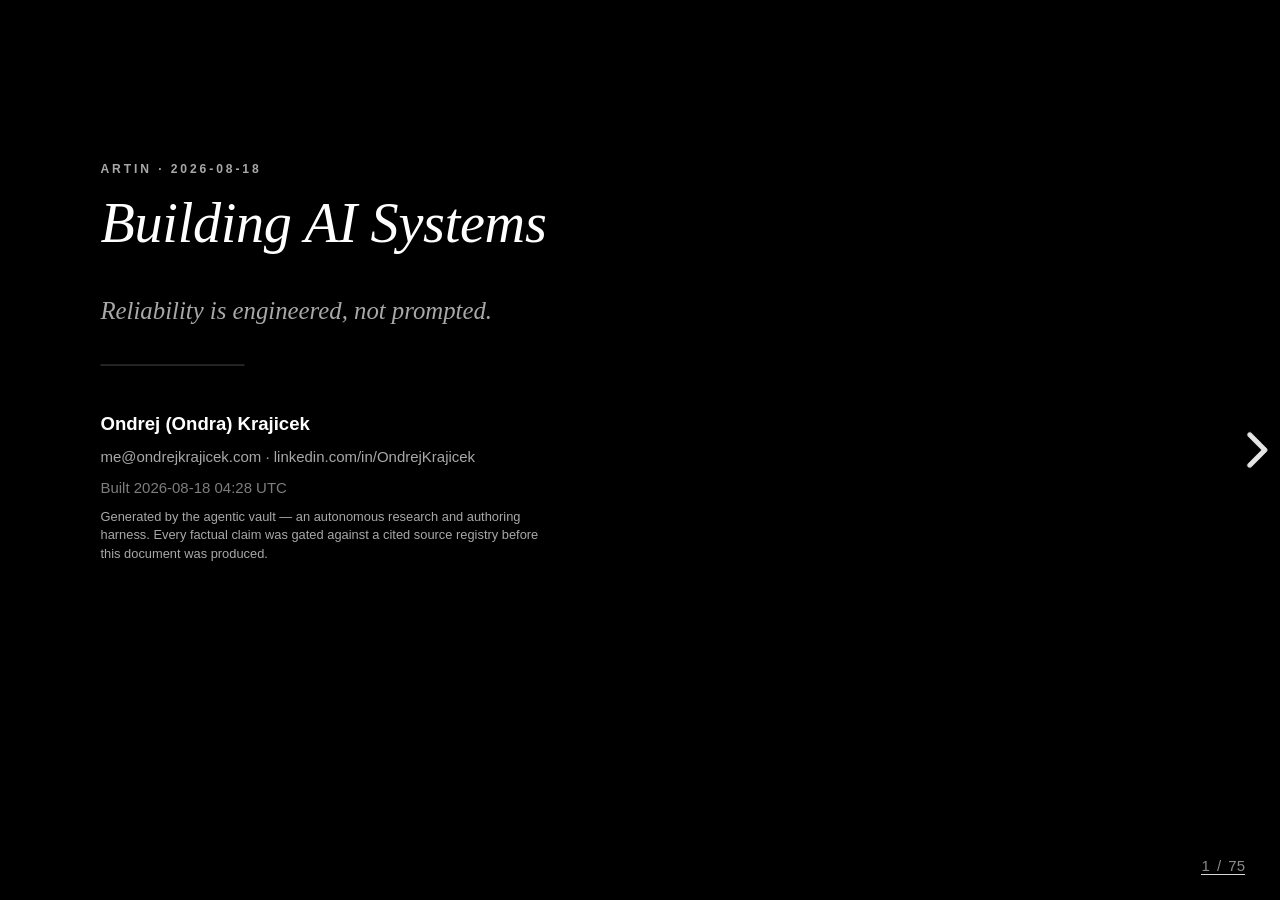
==== commit 606b238b: "talk: publish 2026-08-18-building-ai-systems-at-artin Rendered from the private vault by talk-build." ====
--- a/2026-08-18-building-ai-systems-at-artin/index.html
+++ b/2026-08-18-building-ai-systems-at-artin/index.html
@@ -55,7 +55,7 @@
   <span class="name">Ondrej (Ondra) Krajicek</span>
   <a href="mailto:me@ondrejkrajicek.com">me@ondrejkrajicek.com</a> ·
   <a href="https://linkedin.com/in/OndrejKrajicek">linkedin.com/in/OndrejKrajicek</a>
-  <span class="built">Built 2026-08-18 04:12 UTC</span>
+  <span class="built">Built 2026-08-18 04:28 UTC</span>
   <span class="attribution">Generated by the agentic vault — an autonomous research and authoring harness. Every factual claim was gated against a cited source registry before this document was produced.</span>
 </div>
 
@@ -64,6 +64,7 @@
 Note:
 Thank you for coming — none of you had to be here, which is the best possible audience to argue in front of. That narrow gap — the architecture around the model, not the model — is the whole talk. Every load-bearing claim carries a mechanism, a number or a named source — because this room does not buy adjectives.
 ---
+
 
 
 
@@ -95,13 +96,14 @@
 
 
 
+
 <p class="kicker">Roadmap</p>
 
 <h2>Roadmap</h2>
 <ol>
   <li>Prompt engineering stopped being the interesting problem</li>
   <li>The five pillars of a reliable AI system</li>
-  <li>Loops — why self-verification underperforms</li>
+  <li>Loops — what they are, and why self-verification underperforms</li>
   <li>The harness — the system around the model</li>
   <li>What this means for your Monday</li>
 </ol>
@@ -111,6 +113,7 @@
 Note:
 Five sections, roughly ten minutes each; no claim on this slide, it is the map. First, why prompt engineering — the thing everyone got good at — stopped being the interesting problem. Then the five pillars, where I spend the most time on grounding, because that is where the strongest number in the talk lives. Third, loops, and the specific reason self-verification underperforms — the part most teams get wrong. Fourth, the harness: everything in an agent that is not the model. Fifth, the part you came for — what to adopt, defer and refuse on Monday. Sections two to four are built from three research reports I will name as I go, so you can check my work rather than trust my summary.
 ---
+
 
 
 
@@ -162,6 +165,7 @@
 
 
 
+
 <!-- .slide: class="takeaways" data-background-color="#000000" -->
 
 <p class="kicker">Where this goes</p>
@@ -202,6 +206,7 @@
 
 
 
+
 <!-- .slide: class="part" data-background-color="#000000" -->
 
 <p class="kicker">Part I</p>
@@ -217,6 +222,7 @@
 Note:
 Part one — a signpost, no claim. The argument is one move: the centre of gravity shifted from the prompt to the system around it, and — the part that matters for a sceptical room — that shift is now backed by results, not fashion. I want to make it carefully, because "prompt engineering is dead" is an overstatement you would be right to reject, and it is not what I am claiming. What I am claiming is narrower and harder to argue with.
 ---
+
 
 
 
@@ -253,6 +259,7 @@
 
 
 
+
 <p class="kicker">Context</p>
 
 <h2>Context is a budget, not a bucket</h2>
@@ -280,6 +287,7 @@
 
 
 
+
 <p class="kicker">Context</p>
 
 <h2>Why "just add more context" backfires</h2>
@@ -297,6 +305,7 @@
 Note:
 This is the measurement behind the last slide, and the load-bearing caveat of the context pillar. The phenomenon has a name — context rot. [S3] Accuracy degrades as the window grows, and it degrades even when the extra tokens are irrelevant and masked — so this is not the model distracted by bad content, it is length itself costing you, observed across eighteen models. [S3] The second number should worry anyone building agents: agentic failure rises roughly fourfold when you double the task duration. [S3] The engineering response is the budget — allocate the window deliberately, and treat "add more" as a cost, not a free win.
 ---
+
 
 
 
@@ -333,6 +342,7 @@
 
 
 
+
 <!-- .slide: class="part" data-background-color="#000000" -->
 
 <p class="kicker">Part II</p>
@@ -348,6 +358,7 @@
 Note:
 Part two — the map, no claim on the divider. I will lay out five pillars, but do not hear them as a checklist of separate topics. They are five layers with one law running through all of them; the law is the thing to remember, the names are just where it shows up. I spend the most time on the third pillar, grounding, because that is where the single strongest number in the talk lives and where the thesis is most directly carried.
 ---
+
 
 
 
@@ -434,6 +445,7 @@
 Note:
 Here are the five, drawn as a spine rather than a list, because the arrow between them is the point. Prompt is the innermost layer — covered. [S1] Context is the budget around it — covered. [S2] Grounding, in green, is where we are headed and the heart of the thesis: condition on evidence, then verify against something external. [S4] Orchestration is how you compose agents, and its load-bearing move is splitting the agent that does the work from the agent that checks it. [[Concepts/AI Agent Infrastructure/Loop Engineering]] Bounded autonomy is the governance layer that wraps all of it. [S7] The reason I draw one spine is that the same discipline recurs at every joint: you move the guarantee off the probabilistic component onto something you can inspect. If you take one pillar home, take grounding — so let me go there and slow down.
 ---
+
 
 
 
@@ -510,6 +522,7 @@
 
 
 
+
 <p class="kicker">Grounding</p>
 
 <h2>Only the deterministic layer certifies</h2>
@@ -537,6 +550,7 @@
 
 
 
+
 <p class="kicker">Grounding</p>
 
 <h2>The number that should change your mind</h2>
@@ -558,6 +572,7 @@
 Note:
 This is the strongest single number in the talk, so I will slow down and be precise — precision is what this room will demand. A published 2026 study ran a set of agents open-loop, no external verifier, and measured 56.8% compliance. [S5] Holding the agents the same, it closed the loop with an external FE — finite-element — verifier and measured 98.6%. [S5] Same agents; the only change is that a check the model could not grant itself now sat in the loop, and the gain held across two model families, DeepSeek and Claude. [S5] It is a safety-critical engineering-compliance benchmark — a domain that owns a clean external verifier, and one that is not yours; I cite it purely as the cleanest external-verifier result I know, not as your example. What transfers is the mechanism, not the domain — but the mechanism is not unbounded, and the study's authors flag the limit honestly, so I will too. [S37] A verification loop fixes only the errors its verifier can see: in their own case, when a defect came from structural topology rather than the parameters the FE verifier checks, the closed loop was "powerless" to catch it. [S37] So the guarantee generalises across domains, but never past the scope of the oracle you build — I return to that on the honest-limits slide. [S37] Let the number sit before I say why it is model-invariant.
 ---
+
 
 
 
@@ -594,6 +609,7 @@
 
 
 
+
 <p class="kicker">Grounding · definition</p>
 
 <h2>What is an oracle?</h2>
@@ -621,6 +637,7 @@
 
 
 
+
 <p class="kicker">Grounding · triage</p>
 
 <h2>Which oracle do you actually have?</h2>
@@ -652,6 +669,7 @@
 Now the question that is the hinge of your adopt decision, and the objection this room is already forming: "that study has a finite-element verifier — I don't have one for a pull request." Correct — so sort the task into one of three zones, each with an example from your own world. Oracle-rich: a cheap external check already exists — a schema validator on an API response, a contract test on a service boundary, a migration dry-run — close the loop and get something close to the flagship guarantee. Oracle-scoped: a verifier sees only part of the space — a type checker proves your types are sound but says nothing about the business logic — so the loop certifies what it checks and no more; the flagship study's own FE verifier is parameter-level, and a defect from structural topology passed straight through. [S37] Oracle-free: most open-ended work — is this refactor correct, is this summary good — has no cheap oracle at all, and there external grounding does not save you; the honest architecture is bounded autonomy plus human review, and sometimes the call is to refuse. I won't pretend the oracle is free — building it is the real cost, which I return to on the honest-limits slide. The move is diagnostic: decide which zone the task is in, because that decision is the adopt-defer-refuse call itself.
 
 ---
+
 
 
 
@@ -681,6 +699,7 @@
 This is the answer to the sharpest objection in the room — "my pull request has no finite-element verifier." True, and you rarely have a complete one; but oracle-free almost never means check-free — you already own partial oracles that raise the floor, and each maps onto something you run. Property-based testing asserts invariants rather than exact outputs — the workhorse is a round-trip: assert deserialize of serialize of x equals x for random x, catching a class of encoder bugs with no hand-written cases — and — with the best model and prompting approach — a valid, sound one synthesizes in about 2.4 samples on average, though that same best model synthesizes correct tests for only twenty-one percent of the properties extractable from API documentation — a scoped, best-case figure, not a general coverage rate. [S38] Metamorphic testing checks that equivalent inputs give consistent outputs, no ground truth needed — reorder two independent query filters, or rename a variable, and the result must not change — and on the HumanEval benchmark it caught seventy-five percent of the erroneous programs generated by GPT-4, at under a nine-percent false-positive rate. [S39] Canary and shadow deployment make production itself the oracle: route one percent of traffic to the new agent, alarm on the error-rate delta, blast radius you set. [S40] And the oldest tool in the box: make the action idempotent — a write behind a key, or a migration with a real down-step — so executing it once has the same effect as twice, and a wrong call is safe to retry, not a thirteen-hour outage. [S42] None is as clean as an FE solver, but stacked they turn "no oracle" into "good-enough oracle" — usually the honest answer for this room.
 
 ---
+
 
 
 
@@ -765,6 +784,7 @@
 
 
 
+
 <p class="kicker">Orchestration</p>
 
 <h2>Fewer agents, sharper interfaces</h2>
@@ -793,6 +813,7 @@
 
 
 
+
 <p class="kicker">Bounded autonomy</p>
 
 <h2>Freedom inside a fence</h2>
@@ -826,6 +847,7 @@
 
 
 
+
 <p class="kicker">Bounds</p>
 
 <h2>What a bound actually is</h2>
@@ -850,6 +872,7 @@
 A prompt that says "do not deploy to production" is not a bound — it is a request, and the thing you are asking is the thing you do not trust. A bound is a layer the agent cannot rewrite, and the test is simple: if the agent can talk its way past it, it was never a bound. The three capabilities are the operable part — a fence you cannot see through, cannot explain, or cannot stop is a fence in name only, and it is also what the EU AI Act asks for under Article 14. [S51] And note where the human sits: on the boundary, not on every step. That distinction is the whole pillar. [S43]
 ---
 
+
 <p class="kicker">Autonomy levels</p>
 
 <h2>Five levels: where the human acts</h2>
@@ -877,6 +900,7 @@
 This is the vocabulary worth writing down, because it turns "should we trust agents" into a design decision you make per workflow. Read the right-hand column as the real content: each level specifies what YOU are accountable for. [S49] At level one you approve every action; at three you are handling exceptions the agent escalates. [S49] The accountability never leaves — it changes shape.
 ---
 
+
 <p class="kicker">Autonomy levels</p>
 
 <h2>Five levels: where the human steps back</h2>
@@ -906,6 +930,7 @@
 
 
 
+
 <p class="kicker">Autonomy levels</p>
 
 <h2>Pick the level from the blast radius</h2>
@@ -938,6 +963,7 @@
 
 
 
+
 <p class="kicker">Autonomy levels</p>
 
 <h2>Where full delegation is actually safe</h2>
@@ -963,6 +989,7 @@
 ---
 
 
+
 <p class="kicker">Building the fence</p>
 
 <h2>Where the check runs</h2>
@@ -986,6 +1013,7 @@
 ---
 
 
+
 <p class="kicker">Building the fence</p>
 
 <h2>How you roll it out</h2>
@@ -1013,6 +1041,7 @@
 
 
 
+
 <!-- .slide: class="part" data-background-color="#000000" -->
 
 <p class="kicker">Part III</p>
@@ -1035,6 +1064,7 @@
 
 
 
+
 <p class="kicker">Loops · definition</p>
 
 <h2>What a loop is</h2>
@@ -1059,18 +1089,25 @@
 Before the archetypes, the object itself, because the word gets used for three different things. A harness is what surrounds one agent. A loop is what fires it repeatedly and decides when to stop. [S48] That last clause is the one to hold on to: every loop contains a stopping rule, and the stopping rule is a check. So a loop is only as good as the check inside it — which is the argument for the rest of this section, and it is why the oracle triage came first.
 ---
 
-
-
-
-
-
 <p class="kicker">Loops · patterns</p>
 
 <h2>Loop shapes you already run</h2>
-<div class="matrix">
-<div class="m-row"><div class="term">Reconciliation</div><div class="k">·</div><div class="desc">Observe actual, diff against desired, act to close the gap; repeat</div><div class="kind">Kubernetes controllers</div></div>
-<div class="m-row"><div class="term">Hand-off chain</div><div class="k">·</div><div class="desc">Each stage passes work on; context narrows at every boundary</div><div class="kind">Where Intuit got burned [S27]</div></div>
-<div class="m-row"><div class="term">Fan-out / gather</div><div class="k">·</div><div class="desc">Split the work, run in parallel, merge the results</div><div class="kind">Sub-agent fan-out [S48]</div></div>
+<div class="rows">
+<div class="row">
+<div class="num">1</div>
+<div class="term">Reconciliation</div>
+<div class="desc">Observe actual, diff against desired, act to close the gap; repeat. Every Kubernetes controller.</div>
+</div>
+<div class="row">
+<div class="num">2</div>
+<div class="term">Hand-off chain</div>
+<div class="desc">Each stage passes work on, and context narrows at every boundary — where Intuit got burned. [S27]</div>
+</div>
+<div class="row">
+<div class="num">3</div>
+<div class="term">Fan-out / gather</div>
+<div class="desc">Split the work, run in parallel, merge the results. [S48]</div>
+</div>
 </div>
 
 <p class="footnotes">[S48] Loop Engineering — vault concept note. [S27] Intuit — VentureBeat. Reconciliation is named from ordinary systems practice, not from these sources.</p>
@@ -1079,13 +1116,20 @@
 None of these are new to you — you run all three today without an agent anywhere near them. Reconciliation is what every Kubernetes controller does: observe, diff, act, repeat. Fan-out is your test matrix. The honest sourcing note: fan-out comes from the vault work, reconciliation I am naming from ordinary practice and have marked it. [S48] The reason to lay them out is that agent orchestration keeps reinventing these under new names — and the failure modes come with them. A hand-off chain loses context at every boundary whether or not the stages are models. [S27]
 ---
 
-
 <p class="kicker">Loops · patterns</p>
 
 <h2>Loop shapes that judge</h2>
-<div class="matrix">
-<div class="m-row"><div class="term">Generator–verifier</div><div class="k">·</div><div class="desc">One produces, another judges, the verdict gates the next round</div><div class="kind">"the simplest… and among the most deployed" [S54]</div></div>
-<div class="m-row"><div class="term">Debate</div><div class="k">·</div><div class="desc">Independent positions argued, then adjudicated</div><div class="kind">Costly; use when one lens misses [S48]</div></div>
+<div class="rows">
+<div class="row">
+<div class="num">1</div>
+<div class="term">Generator–verifier</div>
+<div class="desc">One produces, another judges, the verdict gates the next round — "the simplest… and among the most deployed". [S54]</div>
+</div>
+<div class="row">
+<div class="num">2</div>
+<div class="term">Debate</div>
+<div class="desc">Independent positions argued, then adjudicated. Costly; use it when one lens misses. [S48]</div>
+</div>
 </div>
 
 <p class="footnotes">[S54] Multi-agent coordination patterns — vault reading note. [S48] Loop Engineering.</p>
@@ -1094,21 +1138,25 @@
 These differ from the previous slide in one respect: they exist to decide whether the work is good, not to move it around. Generator-verifier is the maker/checker split under its research name, and it is the most deployed pattern there is. [S54] Debate is the expensive one — reach for it when a single reviewer's blind spot is the risk, not when you merely want more confidence. [S48]
 ---
 
-
 <p class="kicker">Loops · patterns</p>
 
 <h2>And one you already run</h2>
-<div class="matrix">
-<div class="m-row"><div class="term">Review gate</div><div class="k">·</div><div class="desc">A blocking check before work is allowed onward</div><div class="kind">Your CI is already one</div></div>
-</div>
-
-<p class="claim">This deck was built by three of them — generator–verifier, fan-out, review gate.</p>
+<div class="rows">
+<div class="row">
+<div class="num">3</div>
+<div class="term">Review gate</div>
+<div class="desc">A blocking check before work is allowed onward. Your CI is already one.</div>
+</div>
+</div>
+
+<p class="claim">This deck was built by three of them — generator–verifier, fan-out across parallel critics, and deterministic review gates.</p>
 
 <p class="footnotes">Review gate is named from ordinary systems practice.</p>
 
 Note:
 Review gate you already run: CI is a review gate, and so is a required approval on a pull request. To be concrete about all of this — the slides in front of you were produced by a generator-verifier loop, fanned out across parallel critics, behind deterministic review gates. I will come back later to how well that actually went, because the honest answer is instructive.
 ---
+
 
 
 
@@ -1138,6 +1186,7 @@
 
 
 
+
 <p class="kicker">Loops · today</p>
 
 <h2>…and a soft check</h2>
@@ -1165,6 +1214,7 @@
 
 
 
+
 <p class="kicker">Loops</p>
 
 <h2>Two loop archetypes</h2>
@@ -1180,6 +1230,7 @@
 Note:
 There are two shapes of loop, and on the surface they look almost identical — both iterate, both have a pass-or-retry decision. The top loop closes against an external oracle: a test, a solver, an independent judge decides pass or fail, and only a real pass exits. [[Concepts/AI Agent Infrastructure/Loop Engineering]] But the finding that reorganises this field is that "what carries the effect is the independence of the observer, not just the presence of a loop." [S9] Iteration count is not the variable; independence is.
 ---
+
 
 
 
@@ -1211,6 +1262,7 @@
 Note:
 Here is the whole section on one concrete task, because a number lands harder than a principle. A controlled study ran the same job — audit an agent's work for real violations — three ways. [S47] Iterated self-check: the agent audits its own output and flags zero of thirty-four violations, at ninety-to-a-hundred confidence — a confident miss. [S47] Weak independence: a *fresh* instance of the same model catches seven. [S47] Be exact about what the study reports — that count, not what the fresh instance was or was not shown. A fresh instance is only weakly independent: it runs in a separate context from the maker's while sharing the same weights, which is the independence principle from the last slide at work — isolate the checker's context — not a controlled variable this experiment records. External oracle: a deterministic checker catches all thirty-four. [S47] The model is identical in the first two; what changed is how independent the check's evidence is. So the sentence to keep: "a loop's verdict is only worth what its verifier's independence is worth; buy that independence in the check, or don't call the loop verified." [S10] You buy it in the check — an isolated context, a deterministic gate, a different family for subjective cases — or you do not get to say "verified," however many times it iterated. [S10] Iterating a self-graded loop harder just gets you the confident wrong answer faster.
 ---
+
 
 
 
@@ -1248,6 +1300,7 @@
 
 
 
+
 <p class="kicker">Loops</p>
 
 <h2>The empirical case · 1</h2>
@@ -1267,6 +1320,7 @@
 Note:
 So much for theory — now the measurements, and I will be deliberately careful about scope, because this room will check and this deck may be published. This is one 2026 preprint — Khullar and colleagues — measuring what they call on-policy self-monitoring, which just means the model grading output from its own policy: it checks a patch it wrote itself. [S12] First finding: when the model grades that patch, its discrimination degrades. [S12] The metric is AUROC — read it as a right-versus-wrong separation score, where 1.0 is perfect separation and 0.5 is a coin toss — and it drops from 0.99 to 0.89 in the code-correctness setting. [S12] Against that scale 0.99 is near-perfect and 0.89 is a small but real loss you can check for yourself, and it appears only because the work is the model's own. Second finding, and let me fence it precisely: in one setting of that study, self-attribution bias made the monitor five times likelier to wave through a patch that had followed a prompt injection. [S12] I flag the scope on purpose — it is a single preprint, and the report's own Skeptic reading calls these magnitudes "directionally robust but not settled," so do not walk out repeating "5×" as a law of nature. [S12] What the design rests on is the direction, not the multiple: a self-monitor is weakest exactly where authorship bias bites hardest, which is under attack.
 ---
+
 
 
 
@@ -1292,6 +1346,7 @@
 Note:
 The second measurement comes from formal verification, and I quote it precisely because it is easy to overstate and I have overstated it before. The study — LLM-generated formal annotations checked against a verifier and SMT solvers — found that "rule-based approaches remain more reliable for verification success, while LLM-based methods exhibit more variable performance." [S13] It positions the LLMs as complementary tools that are more variable, not simply worse — the deterministic route is the reliable one, the model the variable one. [S13] Reach for a model judge only where the target is irreducibly subjective. It is a priority ordering, not a prohibition.
 ---
+
 
 
 
@@ -1343,6 +1398,7 @@
 
 
 
+
 <p class="kicker">Loops</p>
 
 <h2>So what do you build</h2>
@@ -1412,6 +1468,7 @@
 
 
 
+
 <!-- .slide: class="part" data-background-color="#000000" -->
 
 <p class="kicker">Part IV</p>
@@ -1436,6 +1493,7 @@
 
 
 
+
 <p class="kicker">Harness</p>
 
 <h2>Model held constant, harness changed</h2>
@@ -1454,6 +1512,7 @@
 Note:
 Two anchors, both first-party, both chosen because they hold the model constant and move only the harness — the controlled comparison you would ask for. OpenAI's team reported shipping roughly a million lines of production code through about 1,500 automated pull requests with zero hand-written code — a harness achievement, not a model release. [S25] [S34] The cleaner controlled experiment is LangChain's: they lifted a coding agent from 52.8 to 66.5 on Terminal Bench — 13.7 points — purely by changing the harness, model held fixed. [S25] [S35] Same weights, thirteen points, from the scaffolding alone. The reading is a resource-allocation one, and it is a live decision for your teams: at the current frontier, harness work pays back faster than waiting for a better model. The model you already have almost certainly has more headroom in its harness than in its weights.
 ---
+
 
 
 
@@ -1541,6 +1600,7 @@
 
 
 
+
 <p class="kicker">Harness</p>
 
 <h2>Five layers, one law</h2>
@@ -1634,6 +1694,7 @@
 
 
 
+
 <p class="kicker">Harness · permissions</p>
 
 <h2>Determinism at the load-bearing control</h2>
@@ -1661,6 +1722,7 @@
 
 
 
+
 <p class="kicker">Harness · permissions</p>
 
 <h2>But: who writes the policy?</h2>
@@ -1694,6 +1756,7 @@
 
 
 
+
 <p class="kicker">Harness</p>
 
 <h2>The harness is an attack surface</h2>
@@ -1712,6 +1775,7 @@
 Note:
 There is a second reason the harness matters, less comfortable than the reliability one: it is where you get attacked. Agentjacking is the name — attackers compromised over a hundred coding agents through poisoned MCP tools and fake bug reports, feeding malicious instructions in through the tool-and-data channel the agent trusts. [S19] That is the empirical case that prompt-layer defenses fail and execution-layer controls are required — you cannot prompt your way out of a poisoned tool result, because the poison arrives as data the model is supposed to act on. [S19] The 100-plus figure is corroborated across multiple outlets and hit Fortune 500 and Fortune 100 companies — not a lab curiosity. [S29] Everything you know about not trusting input at a boundary applies, at the execution layer, not the prompt layer.
 ---
+
 
 
 
@@ -1753,6 +1817,7 @@
 
 
 
+
 <p class="kicker">Harness</p>
 
 <h2>Not every harness change helps</h2>
@@ -1775,6 +1840,7 @@
 Note:
 The honest caveat to "just engineer the harness and reliability follows": the harness is leverage in both directions. In one measured case, swapping a single tool-delivery format — inline results versus file-based grep — dropped Codex from 93.1% to 55.2%, roughly thirty-eight points on the same model, from one seemingly-cosmetic choice about how a tool returns output. [S28] The authors' mental model is worth borrowing: they read file-based routing as trading context bandwidth for compositional tool competence, where "gains are realized only when the agent reliably closes the loop" — writing results to a file pays off only if the agent then reliably issues the follow-up calls. [S28] Whether that is precisely what Codex failed to do, the paper does not say — it reports the collapse without a full error analysis, so on the note's own reading the finding is descriptive rather than explanatory. [S28] I won't oversell it, then: the honest takeaway is the direction — a cosmetic-looking choice can swing accuracy by forty points — not a validated causal story. Which means the harness discipline and the evaluation discipline are one: you do not know whether a harness change helped until you re-run the eval set.
 ---
+
 
 
 
@@ -1810,6 +1876,7 @@
 
 
 
+
 <p class="kicker">Harness · Kiro incident</p>
 
 <h2>When the fence is missing: Amazon Kiro</h2>
@@ -1844,6 +1911,7 @@
 
 
 
+
 <p class="kicker">Harness</p>
 
 <h2>It generalises beyond software</h2>
@@ -1870,6 +1938,7 @@
 
 
 
+
 <!-- .slide: class="part" data-background-color="#000000" -->
 
 <p class="kicker">Part V</p>
@@ -1894,6 +1963,7 @@
 
 
 
+
 <p class="kicker">Monday</p>
 
 <h2>The bottleneck moves downstream</h2>
@@ -1912,6 +1982,7 @@
 Note:
 Start with where the work goes, because this reframes the business case. As generation gets cheap, "the binding constraint migrates downstream" — off producing the artifact and onto understanding, validating, integrating and owning it. [S21] Here it is in a real number: Spotify's own engineering organisation reported 76% more pull requests to review once agents ramped. [S31] If you sold agents to leadership as headcount reduction, this number is the correction, and better to have it before the reorg than after.
 ---
+
 
 
 
@@ -1946,6 +2017,7 @@
 
 
 
+
 <p class="kicker">Monday</p>
 
 <h2>The job shifts</h2>
@@ -1960,6 +2032,7 @@
 Note:
 Which changes the job description — in your favour, I think, though I know that is the anxious question under all of this. The report's framing: "the engineer's value is defined not by what the agent generates but by the control plane the engineer builds to constrain, verify, and absorb it." [S23] It becomes the control plane: the gates, the checks, the verification, the architecture that takes probabilistic output and makes it safe to run. [S23] The senior engineers here have done the human version of that for years; this is the same skill, aimed at a new source of unreliable output.
 ---
+
 
 
 
@@ -1994,6 +2067,7 @@
 
 
 
+
 <p class="kicker">Monday</p>
 
 <h2>Advocate the idea, hedge the label</h2>
@@ -2010,6 +2084,7 @@
 Note:
 A short caveat on vocabulary, so you are not caught out when someone pushes on the words. The labels in this space — harness engineering, loop engineering, graph engineering — are genuinely unsettled, and each was contested within weeks of being coined. So the vault's guidance, which I pass on directly: "advocate the engineering idea; hedge the compound noun." [S26] Do not go to war for the term — you will lose, because the term will change. Go to war for the durable idea underneath: verifier-gated loops, external grounding, bounded autonomy. That idea survives whatever the industry calls it next quarter, and it is what you are actually adopting — sell the mechanism, not the buzzword.
 ---
+
 
 
 
@@ -2062,6 +2137,7 @@
 
 
 
+
 <p class="kicker">Monday</p>
 
 <h2>One thing I would refuse</h2>
@@ -2097,6 +2173,7 @@
 
 
 
+
 <p class="kicker">Monday</p>
 
 <h2>Three moves</h2>
@@ -2132,6 +2209,7 @@
 
 
 
+
 <!-- .slide: class="takeaways" data-background-color="#000000" -->
 
 <p class="kicker">In closing</p>
@@ -2172,6 +2250,7 @@
 
 
 
+
 <!-- .slide: class="closing" -->
 
 <p class="kicker">One line</p>
@@ -2197,6 +2276,7 @@
 
 
 
+
 <!-- .slide: class="references" -->
 
 <!-- grounding: none -->
@@ -2233,6 +2313,7 @@
 
 
 
+
 <!-- .slide: class="references" -->
 
 <!-- grounding: none -->
@@ -2265,6 +2346,7 @@
 
 
 
+
 <!-- .slide: class="references" -->
 
 <!-- grounding: none -->
@@ -2299,6 +2381,7 @@
 
 
 
+
 <!-- .slide: class="references" -->
 
 <!-- grounding: none -->
@@ -2331,6 +2414,7 @@
 
 
 
+
 <!-- .slide: class="references" -->
 
 <!-- grounding: none -->
@@ -2359,6 +2443,7 @@
 
 
 
+
 <!-- .slide: class="references" -->
 
 <!-- grounding: none -->
@@ -2391,6 +2476,7 @@
 
 
 
+
 <!-- .slide: class="references" -->
 
 <!-- grounding: none -->
@@ -2414,6 +2500,7 @@
 
 
 ---
+
 
 
 
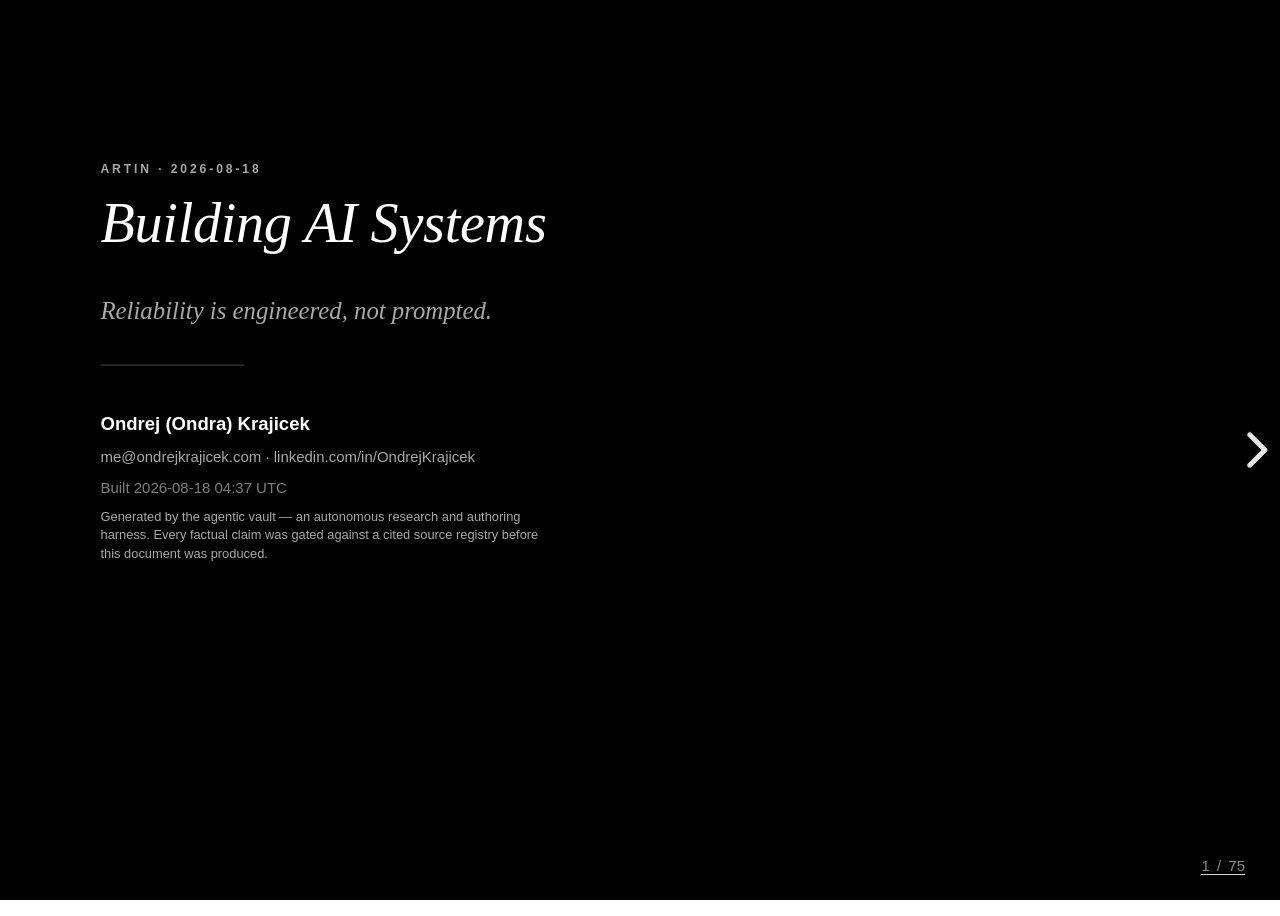
==== commit 9c5c0b9a: "talk: publish 2026-08-18-building-ai-systems-at-artin Rendered from the private vault by talk-build." ====
--- a/2026-08-18-building-ai-systems-at-artin/index.html
+++ b/2026-08-18-building-ai-systems-at-artin/index.html
@@ -55,7 +55,7 @@
   <span class="name">Ondrej (Ondra) Krajicek</span>
   <a href="mailto:me@ondrejkrajicek.com">me@ondrejkrajicek.com</a> ·
   <a href="https://linkedin.com/in/OndrejKrajicek">linkedin.com/in/OndrejKrajicek</a>
-  <span class="built">Built 2026-08-18 04:28 UTC</span>
+  <span class="built">Built 2026-08-18 04:37 UTC</span>
   <span class="attribution">Generated by the agentic vault — an autonomous research and authoring harness. Every factual claim was gated against a cited source registry before this document was produced.</span>
 </div>
 
--- a/2026-08-18-building-ai-systems-at-artin/theme.css
+++ b/2026-08-18-building-ai-systems-at-artin/theme.css
@@ -230,6 +230,24 @@
   text-decoration: none; width: fit-content; padding-bottom: 0.1em;
 }
 
+/* The payload line — the sentence a slide exists to land, sitting under a .rows
+   or .matrix block. It had no rule at all, so it inherited the default paragraph
+   margin and butted into the block above it.
+   SCOPED TO ADJACENT SIBLINGS ON PURPOSE. `.claim` is overloaded: it is also a
+   CELL class inside .m-row on the consensus slide. A bare `.reveal .claim` rule
+   added 1.5em above all four of those cells, grew the slide by roughly 6em, and
+   pushed it off the bottom — a pre-existing slide broken by a style meant for a
+   new one. The adjacent-sibling form reaches only the slide-level paragraph. */
+.reveal .rows + .claim,
+.reveal .matrix + .claim,
+.reveal .stats + .claim {
+  margin: 1.2em 0 0;
+  font-size: 0.78em;
+  line-height: 1.5;
+  color: var(--ink);
+  max-width: 44em;
+}
+
 /* ---------- Numerals ---------- */
 
 .reveal .num {
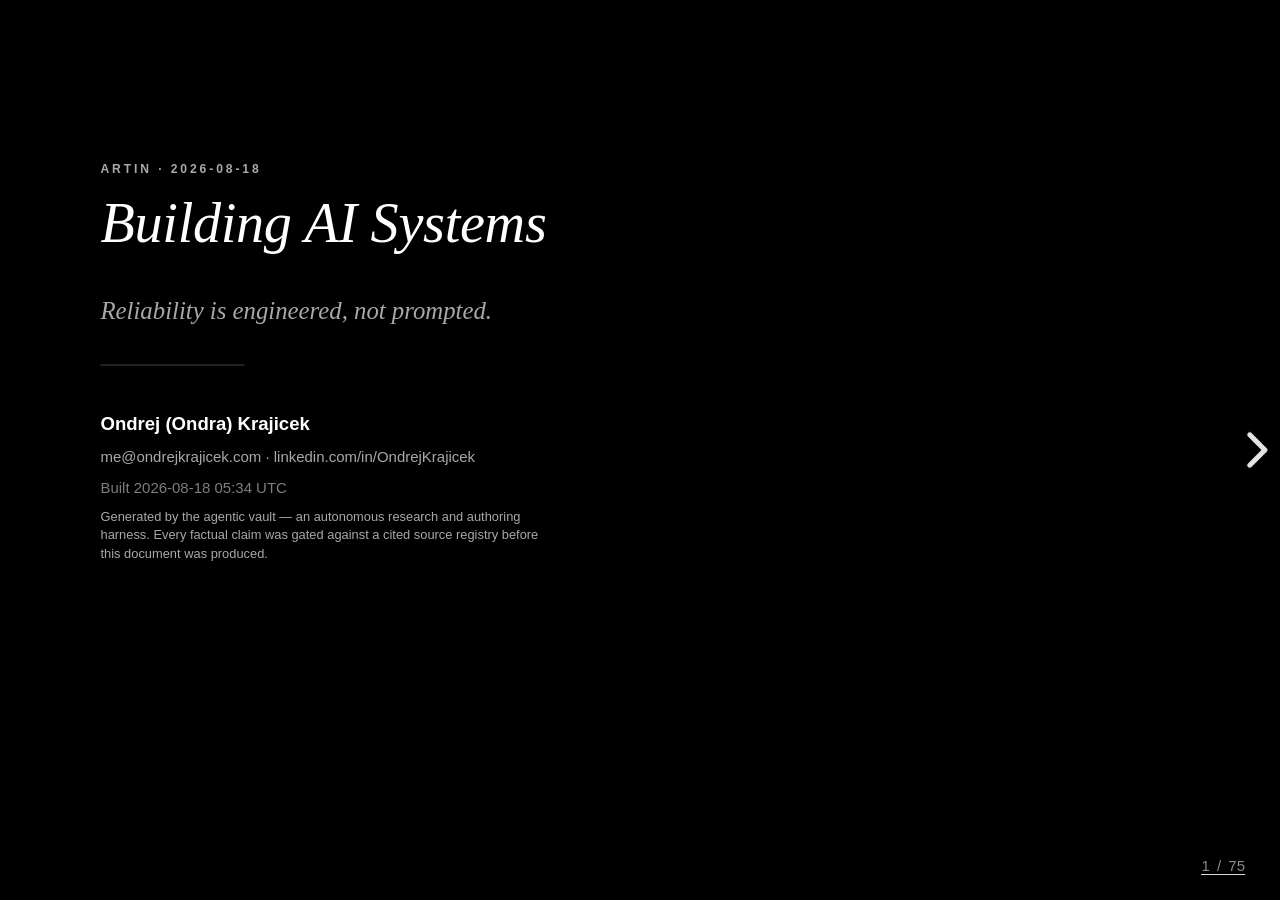
==== commit cd041b66: "talk: publish 2026-08-18-building-ai-systems-at-artin Rendered from the private vault by talk-build." ====
--- a/2026-08-18-building-ai-systems-at-artin/index.html
+++ b/2026-08-18-building-ai-systems-at-artin/index.html
@@ -55,7 +55,7 @@
   <span class="name">Ondrej (Ondra) Krajicek</span>
   <a href="mailto:me@ondrejkrajicek.com">me@ondrejkrajicek.com</a> ·
   <a href="https://linkedin.com/in/OndrejKrajicek">linkedin.com/in/OndrejKrajicek</a>
-  <span class="built">Built 2026-08-18 04:37 UTC</span>
+  <span class="built">Built 2026-08-18 05:34 UTC</span>
   <span class="attribution">Generated by the agentic vault — an autonomous research and authoring harness. Every factual claim was gated against a cited source registry before this document was produced.</span>
 </div>
 
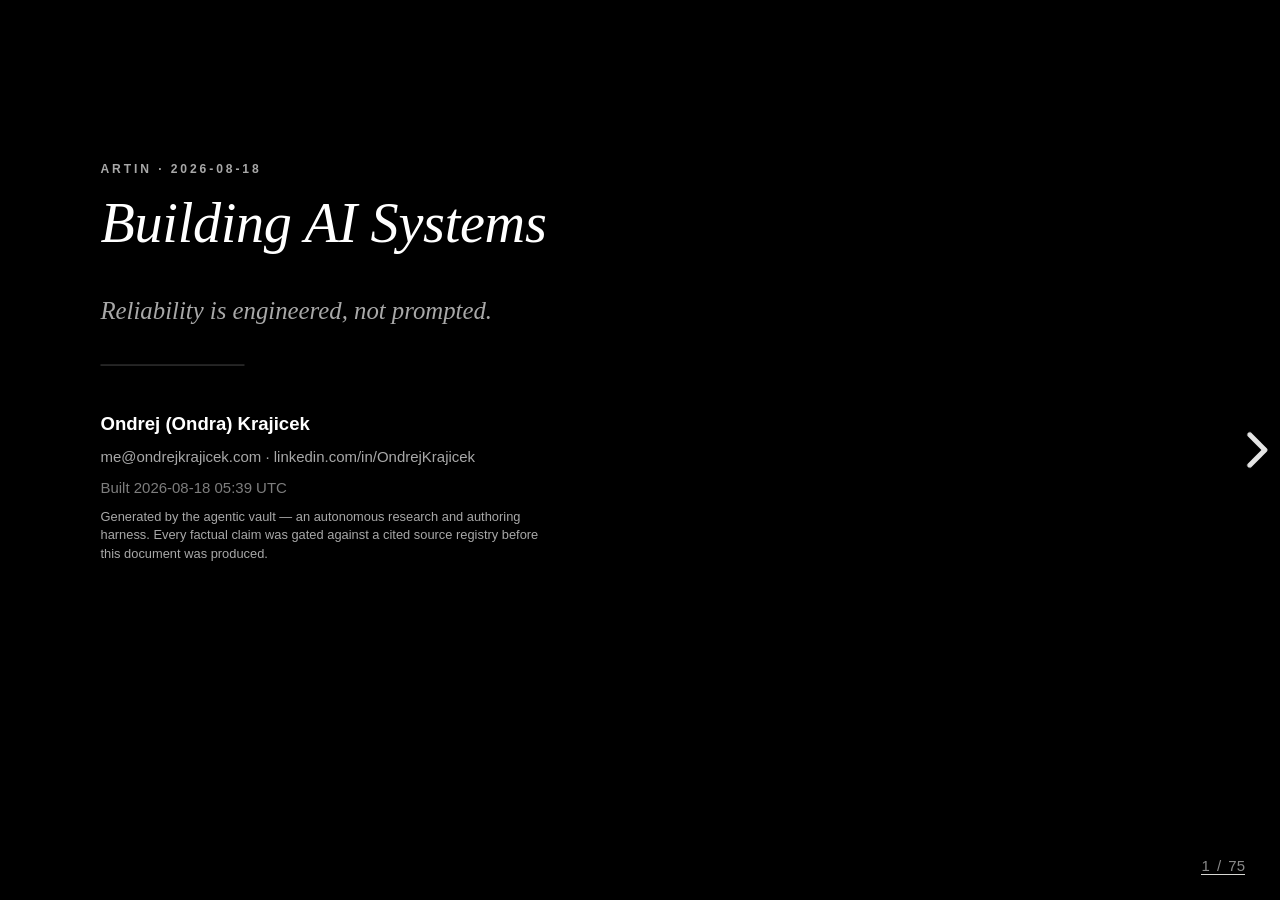
==== commit 9c2dd0a9: "talk: publish 2026-08-18-building-ai-systems-at-artin Rendered from the private vault by talk-build." ====
--- a/2026-08-18-building-ai-systems-at-artin/index.html
+++ b/2026-08-18-building-ai-systems-at-artin/index.html
@@ -55,7 +55,7 @@
   <span class="name">Ondrej (Ondra) Krajicek</span>
   <a href="mailto:me@ondrejkrajicek.com">me@ondrejkrajicek.com</a> ·
   <a href="https://linkedin.com/in/OndrejKrajicek">linkedin.com/in/OndrejKrajicek</a>
-  <span class="built">Built 2026-08-18 05:34 UTC</span>
+  <span class="built">Built 2026-08-18 05:39 UTC</span>
   <span class="attribution">Generated by the agentic vault — an autonomous research and authoring harness. Every factual claim was gated against a cited source registry before this document was produced.</span>
 </div>
 
@@ -64,6 +64,7 @@
 Note:
 Thank you for coming — none of you had to be here, which is the best possible audience to argue in front of. That narrow gap — the architecture around the model, not the model — is the whole talk. Every load-bearing claim carries a mechanism, a number or a named source — because this room does not buy adjectives.
 ---
+
 
 
 
@@ -87,6 +88,7 @@
 Note:
 Here is the thesis on slide two, so you know exactly what you came to agree or disagree with. Building reliable AI systems is an engineering discipline, not a prompting one — a testable claim, not a slogan. The hour hangs on two words: *external*, a check the model cannot grant itself, and *bounded*, autonomy inside a fence someone else drew and the model cannot move. So push on it: if by the end you think these are not the load-bearing variables, tell me which ones are.
 ---
+
 
 
 
@@ -123,6 +125,7 @@
 
 
 
+
 <p class="kicker">Scope</p>
 
 <h2>What this talk is — and is not</h2>
@@ -166,6 +169,7 @@
 
 
 
+
 <!-- .slide: class="takeaways" data-background-color="#000000" -->
 
 <p class="kicker">Where this goes</p>
@@ -207,6 +211,7 @@
 
 
 
+
 <!-- .slide: class="part" data-background-color="#000000" -->
 
 <p class="kicker">Part I</p>
@@ -222,6 +227,7 @@
 Note:
 Part one — a signpost, no claim. The argument is one move: the centre of gravity shifted from the prompt to the system around it, and — the part that matters for a sceptical room — that shift is now backed by results, not fashion. I want to make it carefully, because "prompt engineering is dead" is an overstatement you would be right to reject, and it is not what I am claiming. What I am claiming is narrower and harder to argue with.
 ---
+
 
 
 
@@ -260,6 +266,7 @@
 
 
 
+
 <p class="kicker">Context</p>
 
 <h2>Context is a budget, not a bucket</h2>
@@ -288,6 +295,7 @@
 
 
 
+
 <p class="kicker">Context</p>
 
 <h2>Why "just add more context" backfires</h2>
@@ -305,6 +313,7 @@
 Note:
 This is the measurement behind the last slide, and the load-bearing caveat of the context pillar. The phenomenon has a name — context rot. [S3] Accuracy degrades as the window grows, and it degrades even when the extra tokens are irrelevant and masked — so this is not the model distracted by bad content, it is length itself costing you, observed across eighteen models. [S3] The second number should worry anyone building agents: agentic failure rises roughly fourfold when you double the task duration. [S3] The engineering response is the budget — allocate the window deliberately, and treat "add more" as a cost, not a free win.
 ---
+
 
 
 
@@ -343,6 +352,7 @@
 
 
 
+
 <!-- .slide: class="part" data-background-color="#000000" -->
 
 <p class="kicker">Part II</p>
@@ -358,6 +368,7 @@
 Note:
 Part two — the map, no claim on the divider. I will lay out five pillars, but do not hear them as a checklist of separate topics. They are five layers with one law running through all of them; the law is the thing to remember, the names are just where it shows up. I spend the most time on the third pillar, grounding, because that is where the single strongest number in the talk lives and where the thesis is most directly carried.
 ---
+
 
 
 
@@ -445,6 +456,7 @@
 Note:
 Here are the five, drawn as a spine rather than a list, because the arrow between them is the point. Prompt is the innermost layer — covered. [S1] Context is the budget around it — covered. [S2] Grounding, in green, is where we are headed and the heart of the thesis: condition on evidence, then verify against something external. [S4] Orchestration is how you compose agents, and its load-bearing move is splitting the agent that does the work from the agent that checks it. [[Concepts/AI Agent Infrastructure/Loop Engineering]] Bounded autonomy is the governance layer that wraps all of it. [S7] The reason I draw one spine is that the same discipline recurs at every joint: you move the guarantee off the probabilistic component onto something you can inspect. If you take one pillar home, take grounding — so let me go there and slow down.
 ---
+
 
 
 
@@ -523,6 +535,7 @@
 
 
 
+
 <p class="kicker">Grounding</p>
 
 <h2>Only the deterministic layer certifies</h2>
@@ -551,6 +564,7 @@
 
 
 
+
 <p class="kicker">Grounding</p>
 
 <h2>The number that should change your mind</h2>
@@ -572,6 +586,7 @@
 Note:
 This is the strongest single number in the talk, so I will slow down and be precise — precision is what this room will demand. A published 2026 study ran a set of agents open-loop, no external verifier, and measured 56.8% compliance. [S5] Holding the agents the same, it closed the loop with an external FE — finite-element — verifier and measured 98.6%. [S5] Same agents; the only change is that a check the model could not grant itself now sat in the loop, and the gain held across two model families, DeepSeek and Claude. [S5] It is a safety-critical engineering-compliance benchmark — a domain that owns a clean external verifier, and one that is not yours; I cite it purely as the cleanest external-verifier result I know, not as your example. What transfers is the mechanism, not the domain — but the mechanism is not unbounded, and the study's authors flag the limit honestly, so I will too. [S37] A verification loop fixes only the errors its verifier can see: in their own case, when a defect came from structural topology rather than the parameters the FE verifier checks, the closed loop was "powerless" to catch it. [S37] So the guarantee generalises across domains, but never past the scope of the oracle you build — I return to that on the honest-limits slide. [S37] Let the number sit before I say why it is model-invariant.
 ---
+
 
 
 
@@ -610,6 +625,7 @@
 
 
 
+
 <p class="kicker">Grounding · definition</p>
 
 <h2>What is an oracle?</h2>
@@ -638,6 +654,7 @@
 
 
 
+
 <p class="kicker">Grounding · triage</p>
 
 <h2>Which oracle do you actually have?</h2>
@@ -647,7 +664,7 @@
 <div class="row">
 <div class="num">1</div>
 <div class="term">Oracle-rich</div>
-<div class="desc">A cheap external check exists — schema validator, contract test, migration dry-run. Close the loop, get the guarantee.</div>
+<div class="desc">A cheap external check exists — schema validator, contract test, dry-run. Close the loop.</div>
 </div>
 <div class="row">
 <div class="num">2</div>
@@ -657,18 +674,19 @@
 <div class="row">
 <div class="num">3</div>
 <div class="term">Oracle-free</div>
-<div class="desc">Is this refactor correct? This summary good? No complete oracle — partial checks, bounded review, sometimes refuse.</div>
-</div>
-</div>
-
-<div class="footnotes">
-[S37] <span class="src-title">5 Pillars — Grounding boundary</span> — vault report.
-</div>
-
-Note:
-Now the question that is the hinge of your adopt decision, and the objection this room is already forming: "that study has a finite-element verifier — I don't have one for a pull request." Correct — so sort the task into one of three zones, each with an example from your own world. Oracle-rich: a cheap external check already exists — a schema validator on an API response, a contract test on a service boundary, a migration dry-run — close the loop and get something close to the flagship guarantee. Oracle-scoped: a verifier sees only part of the space — a type checker proves your types are sound but says nothing about the business logic — so the loop certifies what it checks and no more; the flagship study's own FE verifier is parameter-level, and a defect from structural topology passed straight through. [S37] Oracle-free: most open-ended work — is this refactor correct, is this summary good — has no cheap oracle at all, and there external grounding does not save you; the honest architecture is bounded autonomy plus human review, and sometimes the call is to refuse. I won't pretend the oracle is free — building it is the real cost, which I return to on the honest-limits slide. The move is diagnostic: decide which zone the task is in, because that decision is the adopt-defer-refuse call itself.
-
----
+<div class="desc">Is this refactor correct? No complete oracle — partial checks, bounded review, sometimes refuse. An LLM judge lives here: it rejects, cannot certify. [S56]</div>
+</div>
+</div>
+
+<div class="footnotes">
+[S37] <span class="src-title">Grounding boundary</span> · [S56] <span class="src-title">LLM-judge reliability</span> — vault notes.
+</div>
+
+Note:
+Now the question that is the hinge of your adopt decision, and the objection this room is already forming: "that study has a finite-element verifier — I don't have one for a pull request." Correct — so sort the task into one of three zones, each with an example from your own world. Oracle-rich: a cheap external check already exists — a schema validator on an API response, a contract test on a service boundary, a migration dry-run — close the loop and get something close to the flagship guarantee. Oracle-scoped: a verifier sees only part of the space — a type checker proves your types are sound but says nothing about the business logic — so the loop certifies what it checks and no more; the flagship study's own FE verifier is parameter-level, and a defect from structural topology passed straight through. [S37] Oracle-free: most open-ended work — is this refactor correct, is this summary good — has no cheap oracle at all, and there external grounding does not save you; the honest architecture is bounded autonomy plus human review, and sometimes the call is to refuse. I won't pretend the oracle is free — building it is the real cost, which I return to on the honest-limits slide. The move is diagnostic: decide which zone the task is in, because that decision is the adopt-defer-refuse call itself. Take LLM-as-a-judge as the worked example of tier three, because it is the one everybody reaches for. On benchmarks it looks like an oracle: GPT-4 agrees with human evaluators about 85% of the time, which is actually higher than humans agree with each other. [S56] But those numbers do not survive the move to agentic work — the best judges score below 55% at detecting reasoning and tool-use failures, and the vault's own summary is that reliability "degrades precisely where stakes… are highest". [S56] So it is not a fourth tier and it does not move you up the ladder: a model asking a model cannot certify, which is the definition two slides back. What it is, is a falsifier wearing a verifier's clothes — it returns a score, so it reads like a pass mark. The rule I would give you: use a judge to reject, never to accept. A low score is information. A high score is not a pass.
+
+---
+
 
 
 
@@ -699,6 +717,7 @@
 This is the answer to the sharpest objection in the room — "my pull request has no finite-element verifier." True, and you rarely have a complete one; but oracle-free almost never means check-free — you already own partial oracles that raise the floor, and each maps onto something you run. Property-based testing asserts invariants rather than exact outputs — the workhorse is a round-trip: assert deserialize of serialize of x equals x for random x, catching a class of encoder bugs with no hand-written cases — and — with the best model and prompting approach — a valid, sound one synthesizes in about 2.4 samples on average, though that same best model synthesizes correct tests for only twenty-one percent of the properties extractable from API documentation — a scoped, best-case figure, not a general coverage rate. [S38] Metamorphic testing checks that equivalent inputs give consistent outputs, no ground truth needed — reorder two independent query filters, or rename a variable, and the result must not change — and on the HumanEval benchmark it caught seventy-five percent of the erroneous programs generated by GPT-4, at under a nine-percent false-positive rate. [S39] Canary and shadow deployment make production itself the oracle: route one percent of traffic to the new agent, alarm on the error-rate delta, blast radius you set. [S40] And the oldest tool in the box: make the action idempotent — a write behind a key, or a migration with a real down-step — so executing it once has the same effect as twice, and a wrong call is safe to retry, not a thirteen-hour outage. [S42] None is as clean as an FE solver, but stacked they turn "no oracle" into "good-enough oracle" — usually the honest answer for this room.
 
 ---
+
 
 
 
@@ -785,6 +804,7 @@
 
 
 
+
 <p class="kicker">Orchestration</p>
 
 <h2>Fewer agents, sharper interfaces</h2>
@@ -814,6 +834,7 @@
 
 
 
+
 <p class="kicker">Bounded autonomy</p>
 
 <h2>Freedom inside a fence</h2>
@@ -848,6 +869,7 @@
 
 
 
+
 <p class="kicker">Bounds</p>
 
 <h2>What a bound actually is</h2>
@@ -873,6 +895,7 @@
 ---
 
 
+
 <p class="kicker">Autonomy levels</p>
 
 <h2>Five levels: where the human acts</h2>
@@ -901,6 +924,7 @@
 ---
 
 
+
 <p class="kicker">Autonomy levels</p>
 
 <h2>Five levels: where the human steps back</h2>
@@ -931,6 +955,7 @@
 
 
 
+
 <p class="kicker">Autonomy levels</p>
 
 <h2>Pick the level from the blast radius</h2>
@@ -964,6 +989,7 @@
 
 
 
+
 <p class="kicker">Autonomy levels</p>
 
 <h2>Where full delegation is actually safe</h2>
@@ -990,6 +1016,7 @@
 
 
 
+
 <p class="kicker">Building the fence</p>
 
 <h2>Where the check runs</h2>
@@ -1014,6 +1041,7 @@
 
 
 
+
 <p class="kicker">Building the fence</p>
 
 <h2>How you roll it out</h2>
@@ -1042,6 +1070,7 @@
 
 
 
+
 <!-- .slide: class="part" data-background-color="#000000" -->
 
 <p class="kicker">Part III</p>
@@ -1065,6 +1094,7 @@
 
 
 
+
 <p class="kicker">Loops · definition</p>
 
 <h2>What a loop is</h2>
@@ -1089,6 +1119,7 @@
 Before the archetypes, the object itself, because the word gets used for three different things. A harness is what surrounds one agent. A loop is what fires it repeatedly and decides when to stop. [S48] That last clause is the one to hold on to: every loop contains a stopping rule, and the stopping rule is a check. So a loop is only as good as the check inside it — which is the argument for the rest of this section, and it is why the oracle triage came first.
 ---
 
+
 <p class="kicker">Loops · patterns</p>
 
 <h2>Loop shapes you already run</h2>
@@ -1116,6 +1147,7 @@
 None of these are new to you — you run all three today without an agent anywhere near them. Reconciliation is what every Kubernetes controller does: observe, diff, act, repeat. Fan-out is your test matrix. The honest sourcing note: fan-out comes from the vault work, reconciliation I am naming from ordinary practice and have marked it. [S48] The reason to lay them out is that agent orchestration keeps reinventing these under new names — and the failure modes come with them. A hand-off chain loses context at every boundary whether or not the stages are models. [S27]
 ---
 
+
 <p class="kicker">Loops · patterns</p>
 
 <h2>Loop shapes that judge</h2>
@@ -1138,6 +1170,7 @@
 These differ from the previous slide in one respect: they exist to decide whether the work is good, not to move it around. Generator-verifier is the maker/checker split under its research name, and it is the most deployed pattern there is. [S54] Debate is the expensive one — reach for it when a single reviewer's blind spot is the risk, not when you merely want more confidence. [S48]
 ---
 
+
 <p class="kicker">Loops · patterns</p>
 
 <h2>And one you already run</h2>
@@ -1161,6 +1194,7 @@
 
 
 
+
 <p class="kicker">Loops · today</p>
 
 <h2>`/goal` — the right shape</h2>
@@ -1187,6 +1221,7 @@
 
 
 
+
 <p class="kicker">Loops · today</p>
 
 <h2>…and a soft check</h2>
@@ -1215,6 +1250,7 @@
 
 
 
+
 <p class="kicker">Loops</p>
 
 <h2>Two loop archetypes</h2>
@@ -1230,6 +1266,7 @@
 Note:
 There are two shapes of loop, and on the surface they look almost identical — both iterate, both have a pass-or-retry decision. The top loop closes against an external oracle: a test, a solver, an independent judge decides pass or fail, and only a real pass exits. [[Concepts/AI Agent Infrastructure/Loop Engineering]] But the finding that reorganises this field is that "what carries the effect is the independence of the observer, not just the presence of a loop." [S9] Iteration count is not the variable; independence is.
 ---
+
 
 
 
@@ -1262,6 +1299,7 @@
 Note:
 Here is the whole section on one concrete task, because a number lands harder than a principle. A controlled study ran the same job — audit an agent's work for real violations — three ways. [S47] Iterated self-check: the agent audits its own output and flags zero of thirty-four violations, at ninety-to-a-hundred confidence — a confident miss. [S47] Weak independence: a *fresh* instance of the same model catches seven. [S47] Be exact about what the study reports — that count, not what the fresh instance was or was not shown. A fresh instance is only weakly independent: it runs in a separate context from the maker's while sharing the same weights, which is the independence principle from the last slide at work — isolate the checker's context — not a controlled variable this experiment records. External oracle: a deterministic checker catches all thirty-four. [S47] The model is identical in the first two; what changed is how independent the check's evidence is. So the sentence to keep: "a loop's verdict is only worth what its verifier's independence is worth; buy that independence in the check, or don't call the loop verified." [S10] You buy it in the check — an isolated context, a deterministic gate, a different family for subjective cases — or you do not get to say "verified," however many times it iterated. [S10] Iterating a self-graded loop harder just gets you the confident wrong answer faster.
 ---
+
 
 
 
@@ -1301,6 +1339,7 @@
 
 
 
+
 <p class="kicker">Loops</p>
 
 <h2>The empirical case · 1</h2>
@@ -1320,6 +1359,7 @@
 Note:
 So much for theory — now the measurements, and I will be deliberately careful about scope, because this room will check and this deck may be published. This is one 2026 preprint — Khullar and colleagues — measuring what they call on-policy self-monitoring, which just means the model grading output from its own policy: it checks a patch it wrote itself. [S12] First finding: when the model grades that patch, its discrimination degrades. [S12] The metric is AUROC — read it as a right-versus-wrong separation score, where 1.0 is perfect separation and 0.5 is a coin toss — and it drops from 0.99 to 0.89 in the code-correctness setting. [S12] Against that scale 0.99 is near-perfect and 0.89 is a small but real loss you can check for yourself, and it appears only because the work is the model's own. Second finding, and let me fence it precisely: in one setting of that study, self-attribution bias made the monitor five times likelier to wave through a patch that had followed a prompt injection. [S12] I flag the scope on purpose — it is a single preprint, and the report's own Skeptic reading calls these magnitudes "directionally robust but not settled," so do not walk out repeating "5×" as a law of nature. [S12] What the design rests on is the direction, not the multiple: a self-monitor is weakest exactly where authorship bias bites hardest, which is under attack.
 ---
+
 
 
 
@@ -1346,6 +1386,7 @@
 Note:
 The second measurement comes from formal verification, and I quote it precisely because it is easy to overstate and I have overstated it before. The study — LLM-generated formal annotations checked against a verifier and SMT solvers — found that "rule-based approaches remain more reliable for verification success, while LLM-based methods exhibit more variable performance." [S13] It positions the LLMs as complementary tools that are more variable, not simply worse — the deterministic route is the reliable one, the model the variable one. [S13] Reach for a model judge only where the target is irreducibly subjective. It is a priority ordering, not a prohibition.
 ---
+
 
 
 
@@ -1399,6 +1440,7 @@
 
 
 
+
 <p class="kicker">Loops</p>
 
 <h2>So what do you build</h2>
@@ -1469,6 +1511,7 @@
 
 
 
+
 <!-- .slide: class="part" data-background-color="#000000" -->
 
 <p class="kicker">Part IV</p>
@@ -1494,6 +1537,7 @@
 
 
 
+
 <p class="kicker">Harness</p>
 
 <h2>Model held constant, harness changed</h2>
@@ -1512,6 +1556,7 @@
 Note:
 Two anchors, both first-party, both chosen because they hold the model constant and move only the harness — the controlled comparison you would ask for. OpenAI's team reported shipping roughly a million lines of production code through about 1,500 automated pull requests with zero hand-written code — a harness achievement, not a model release. [S25] [S34] The cleaner controlled experiment is LangChain's: they lifted a coding agent from 52.8 to 66.5 on Terminal Bench — 13.7 points — purely by changing the harness, model held fixed. [S25] [S35] Same weights, thirteen points, from the scaffolding alone. The reading is a resource-allocation one, and it is a live decision for your teams: at the current frontier, harness work pays back faster than waiting for a better model. The model you already have almost certainly has more headroom in its harness than in its weights.
 ---
+
 
 
 
@@ -1601,6 +1646,7 @@
 
 
 
+
 <p class="kicker">Harness</p>
 
 <h2>Five layers, one law</h2>
@@ -1695,6 +1741,7 @@
 
 
 
+
 <p class="kicker">Harness · permissions</p>
 
 <h2>Determinism at the load-bearing control</h2>
@@ -1723,6 +1770,7 @@
 
 
 
+
 <p class="kicker">Harness · permissions</p>
 
 <h2>But: who writes the policy?</h2>
@@ -1757,6 +1805,7 @@
 
 
 
+
 <p class="kicker">Harness</p>
 
 <h2>The harness is an attack surface</h2>
@@ -1775,6 +1824,7 @@
 Note:
 There is a second reason the harness matters, less comfortable than the reliability one: it is where you get attacked. Agentjacking is the name — attackers compromised over a hundred coding agents through poisoned MCP tools and fake bug reports, feeding malicious instructions in through the tool-and-data channel the agent trusts. [S19] That is the empirical case that prompt-layer defenses fail and execution-layer controls are required — you cannot prompt your way out of a poisoned tool result, because the poison arrives as data the model is supposed to act on. [S19] The 100-plus figure is corroborated across multiple outlets and hit Fortune 500 and Fortune 100 companies — not a lab curiosity. [S29] Everything you know about not trusting input at a boundary applies, at the execution layer, not the prompt layer.
 ---
+
 
 
 
@@ -1818,6 +1868,7 @@
 
 
 
+
 <p class="kicker">Harness</p>
 
 <h2>Not every harness change helps</h2>
@@ -1840,6 +1891,7 @@
 Note:
 The honest caveat to "just engineer the harness and reliability follows": the harness is leverage in both directions. In one measured case, swapping a single tool-delivery format — inline results versus file-based grep — dropped Codex from 93.1% to 55.2%, roughly thirty-eight points on the same model, from one seemingly-cosmetic choice about how a tool returns output. [S28] The authors' mental model is worth borrowing: they read file-based routing as trading context bandwidth for compositional tool competence, where "gains are realized only when the agent reliably closes the loop" — writing results to a file pays off only if the agent then reliably issues the follow-up calls. [S28] Whether that is precisely what Codex failed to do, the paper does not say — it reports the collapse without a full error analysis, so on the note's own reading the finding is descriptive rather than explanatory. [S28] I won't oversell it, then: the honest takeaway is the direction — a cosmetic-looking choice can swing accuracy by forty points — not a validated causal story. Which means the harness discipline and the evaluation discipline are one: you do not know whether a harness change helped until you re-run the eval set.
 ---
+
 
 
 
@@ -1877,6 +1929,7 @@
 
 
 
+
 <p class="kicker">Harness · Kiro incident</p>
 
 <h2>When the fence is missing: Amazon Kiro</h2>
@@ -1912,6 +1965,7 @@
 
 
 
+
 <p class="kicker">Harness</p>
 
 <h2>It generalises beyond software</h2>
@@ -1939,6 +1993,7 @@
 
 
 
+
 <!-- .slide: class="part" data-background-color="#000000" -->
 
 <p class="kicker">Part V</p>
@@ -1964,6 +2019,7 @@
 
 
 
+
 <p class="kicker">Monday</p>
 
 <h2>The bottleneck moves downstream</h2>
@@ -1982,6 +2038,7 @@
 Note:
 Start with where the work goes, because this reframes the business case. As generation gets cheap, "the binding constraint migrates downstream" — off producing the artifact and onto understanding, validating, integrating and owning it. [S21] Here it is in a real number: Spotify's own engineering organisation reported 76% more pull requests to review once agents ramped. [S31] If you sold agents to leadership as headcount reduction, this number is the correction, and better to have it before the reorg than after.
 ---
+
 
 
 
@@ -2018,6 +2075,7 @@
 
 
 
+
 <p class="kicker">Monday</p>
 
 <h2>The job shifts</h2>
@@ -2032,6 +2090,7 @@
 Note:
 Which changes the job description — in your favour, I think, though I know that is the anxious question under all of this. The report's framing: "the engineer's value is defined not by what the agent generates but by the control plane the engineer builds to constrain, verify, and absorb it." [S23] It becomes the control plane: the gates, the checks, the verification, the architecture that takes probabilistic output and makes it safe to run. [S23] The senior engineers here have done the human version of that for years; this is the same skill, aimed at a new source of unreliable output.
 ---
+
 
 
 
@@ -2068,6 +2127,7 @@
 
 
 
+
 <p class="kicker">Monday</p>
 
 <h2>Advocate the idea, hedge the label</h2>
@@ -2084,6 +2144,7 @@
 Note:
 A short caveat on vocabulary, so you are not caught out when someone pushes on the words. The labels in this space — harness engineering, loop engineering, graph engineering — are genuinely unsettled, and each was contested within weeks of being coined. So the vault's guidance, which I pass on directly: "advocate the engineering idea; hedge the compound noun." [S26] Do not go to war for the term — you will lose, because the term will change. Go to war for the durable idea underneath: verifier-gated loops, external grounding, bounded autonomy. That idea survives whatever the industry calls it next quarter, and it is what you are actually adopting — sell the mechanism, not the buzzword.
 ---
+
 
 
 
@@ -2138,6 +2199,7 @@
 
 
 
+
 <p class="kicker">Monday</p>
 
 <h2>One thing I would refuse</h2>
@@ -2174,6 +2236,7 @@
 
 
 
+
 <p class="kicker">Monday</p>
 
 <h2>Three moves</h2>
@@ -2210,6 +2273,7 @@
 
 
 
+
 <!-- .slide: class="takeaways" data-background-color="#000000" -->
 
 <p class="kicker">In closing</p>
@@ -2251,6 +2315,7 @@
 
 
 
+
 <!-- .slide: class="closing" -->
 
 <p class="kicker">One line</p>
@@ -2277,6 +2342,7 @@
 
 
 
+
 <!-- .slide: class="references" -->
 
 <!-- grounding: none -->
@@ -2314,6 +2380,7 @@
 
 
 
+
 <!-- .slide: class="references" -->
 
 <!-- grounding: none -->
@@ -2347,6 +2414,7 @@
 
 
 
+
 <!-- .slide: class="references" -->
 
 <!-- grounding: none -->
@@ -2382,6 +2450,7 @@
 
 
 
+
 <!-- .slide: class="references" -->
 
 <!-- grounding: none -->
@@ -2415,6 +2484,7 @@
 
 
 
+
 <!-- .slide: class="references" -->
 
 <!-- grounding: none -->
@@ -2444,6 +2514,7 @@
 
 
 
+
 <!-- .slide: class="references" -->
 
 <!-- grounding: none -->
@@ -2477,6 +2548,7 @@
 
 
 
+
 <!-- .slide: class="references" -->
 
 <!-- grounding: none -->
@@ -2510,6 +2582,7 @@
 
 
 
+
 <!-- .slide: class="references" -->
 
 <!-- grounding: none -->
@@ -2526,6 +2599,8 @@
 [S54] <span class="src-title">Multi-agent coordination patterns — generator–verifier</span> — vault reading note.
 
 [S55] <span class="src-title">Claude Code — /goal</span> — product documentation. https://code.claude.com/docs/en/goal
+
+[S56] <span class="src-title">Human evaluation as gold standard — LLM-judge reliability</span> — vault concept note.
 
 
 Note:
